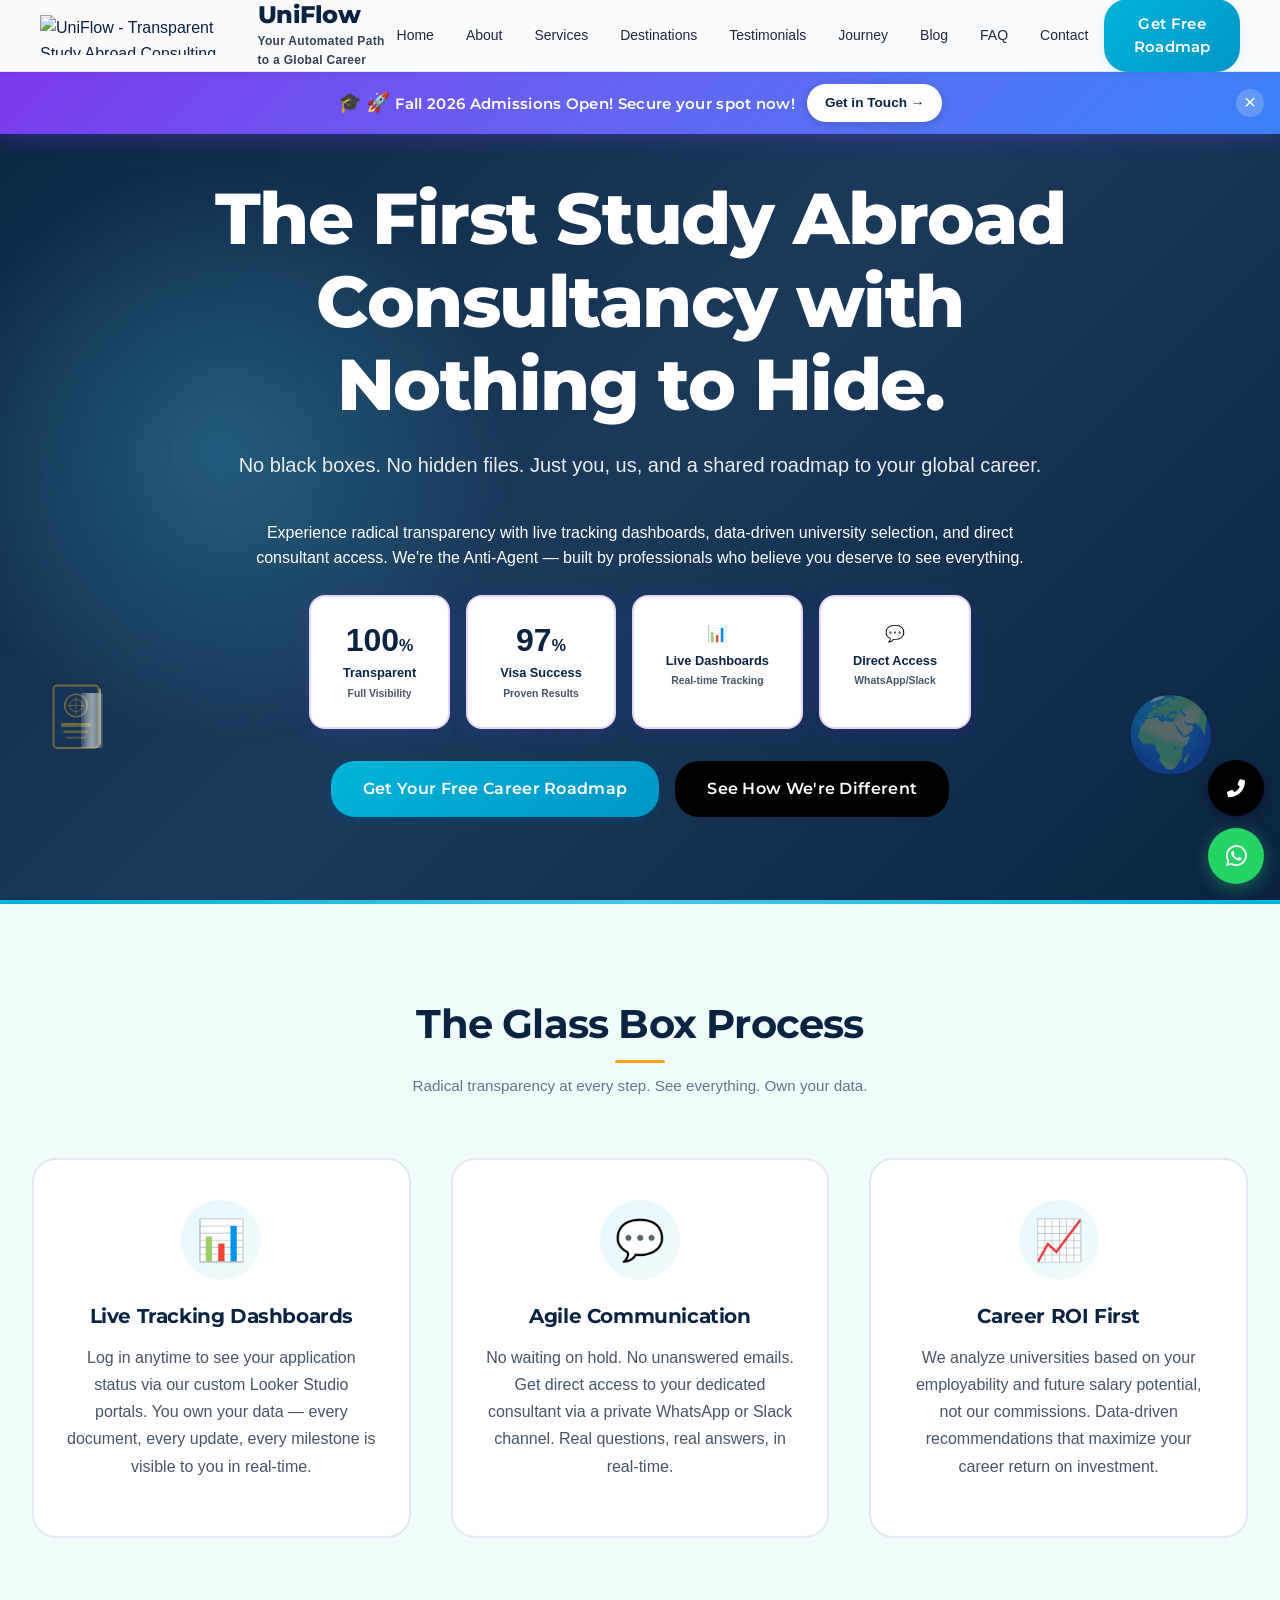
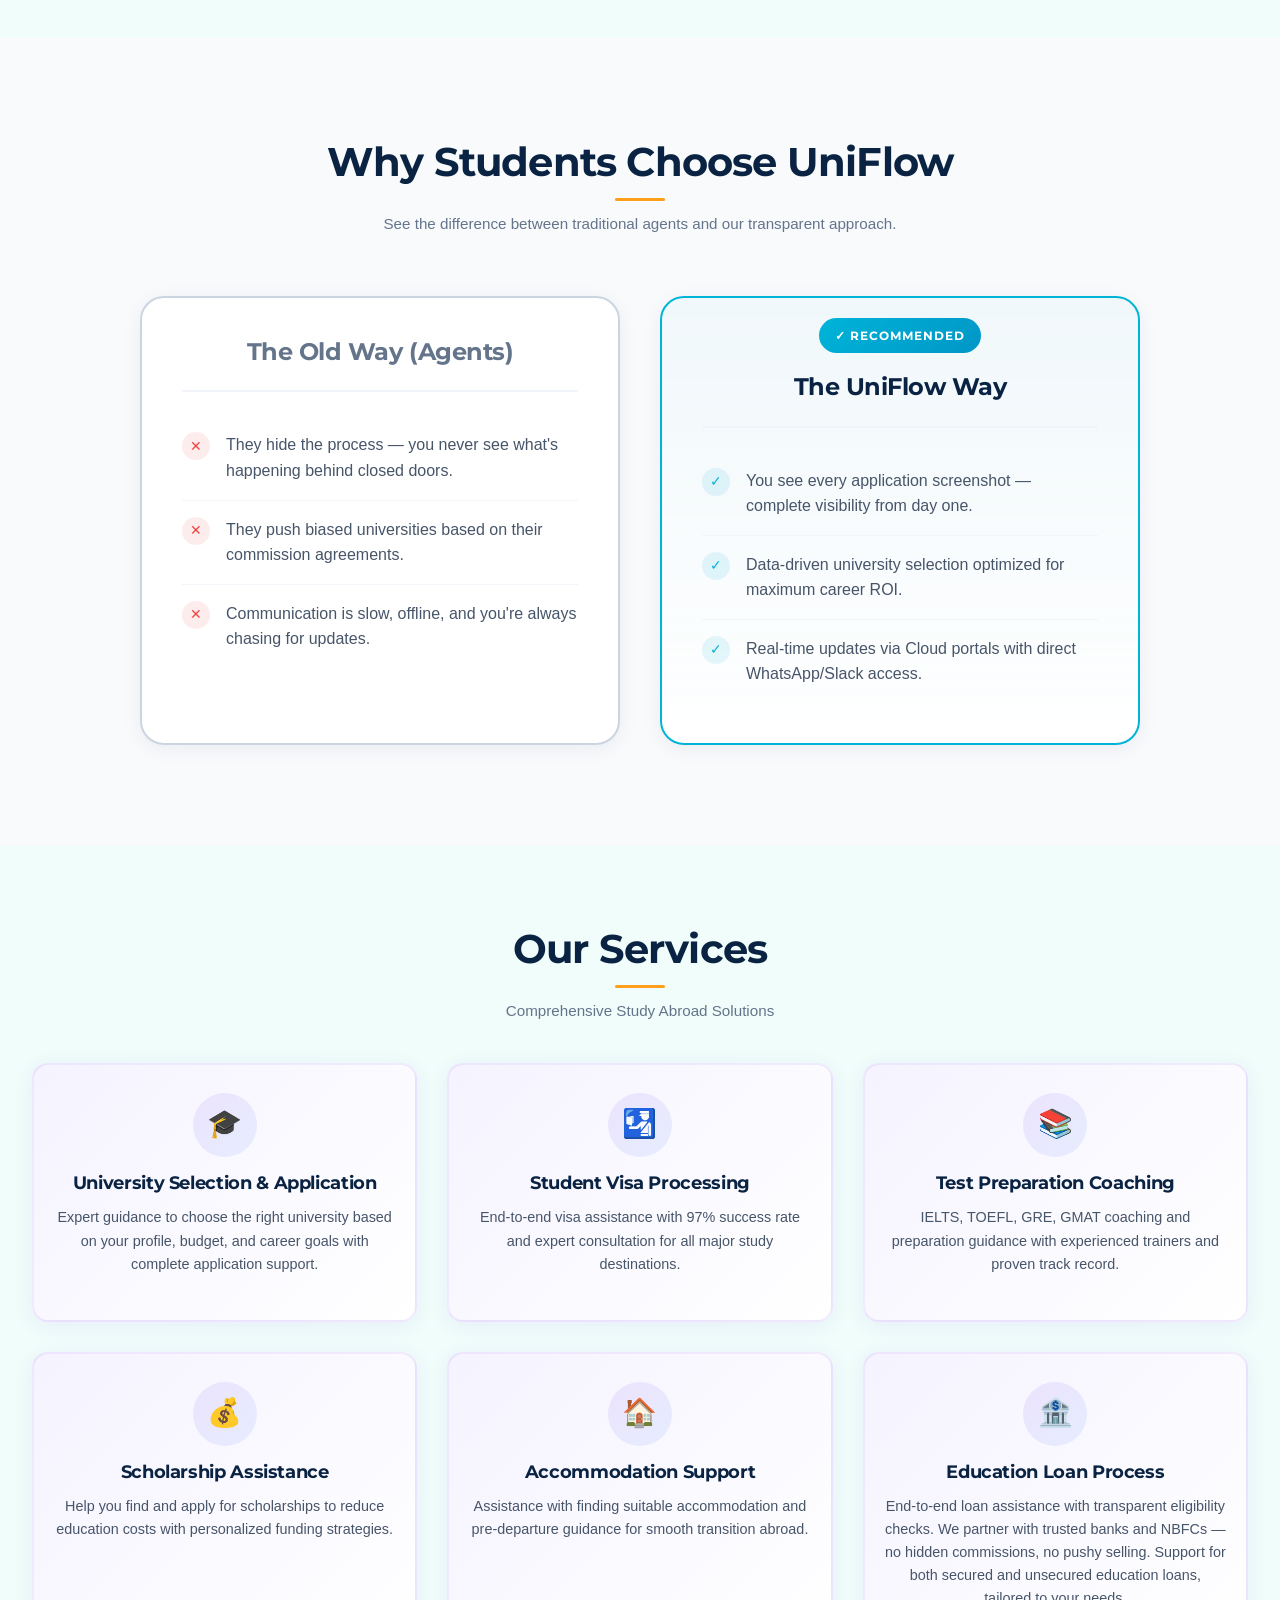
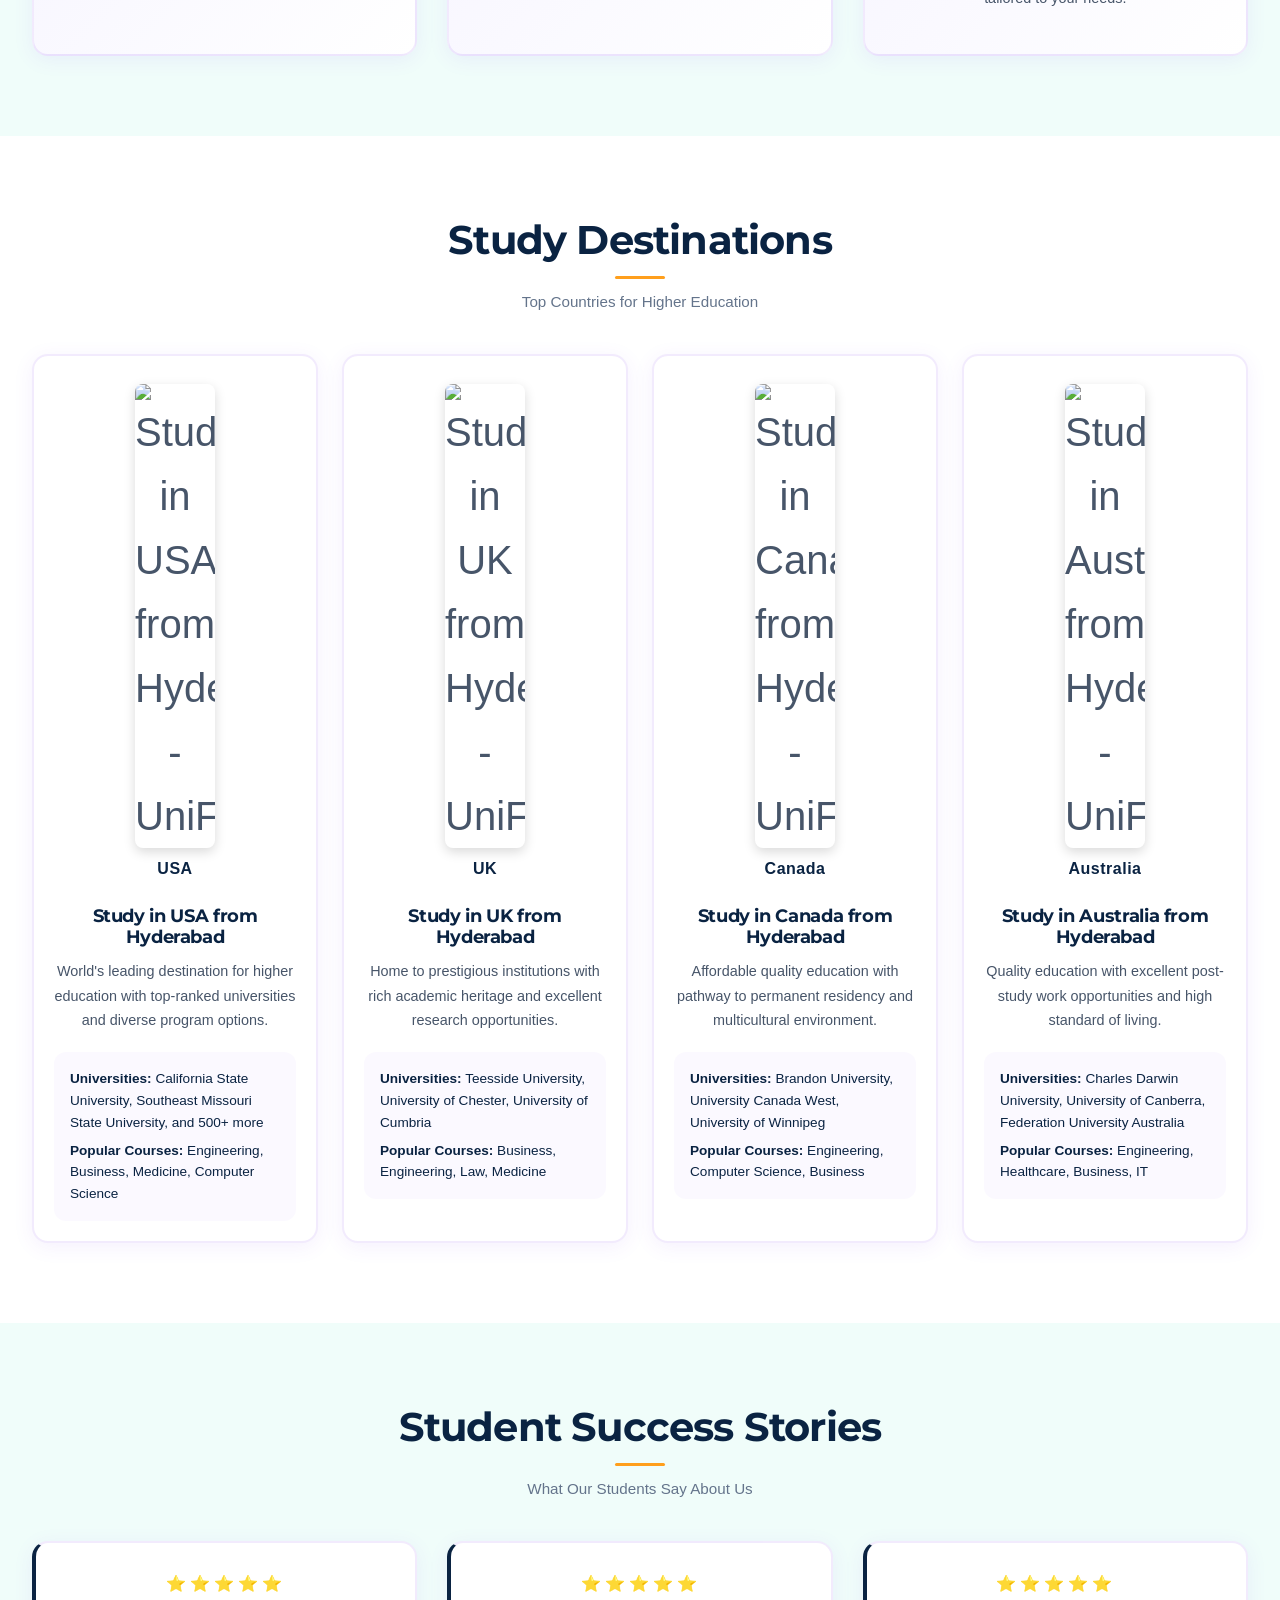
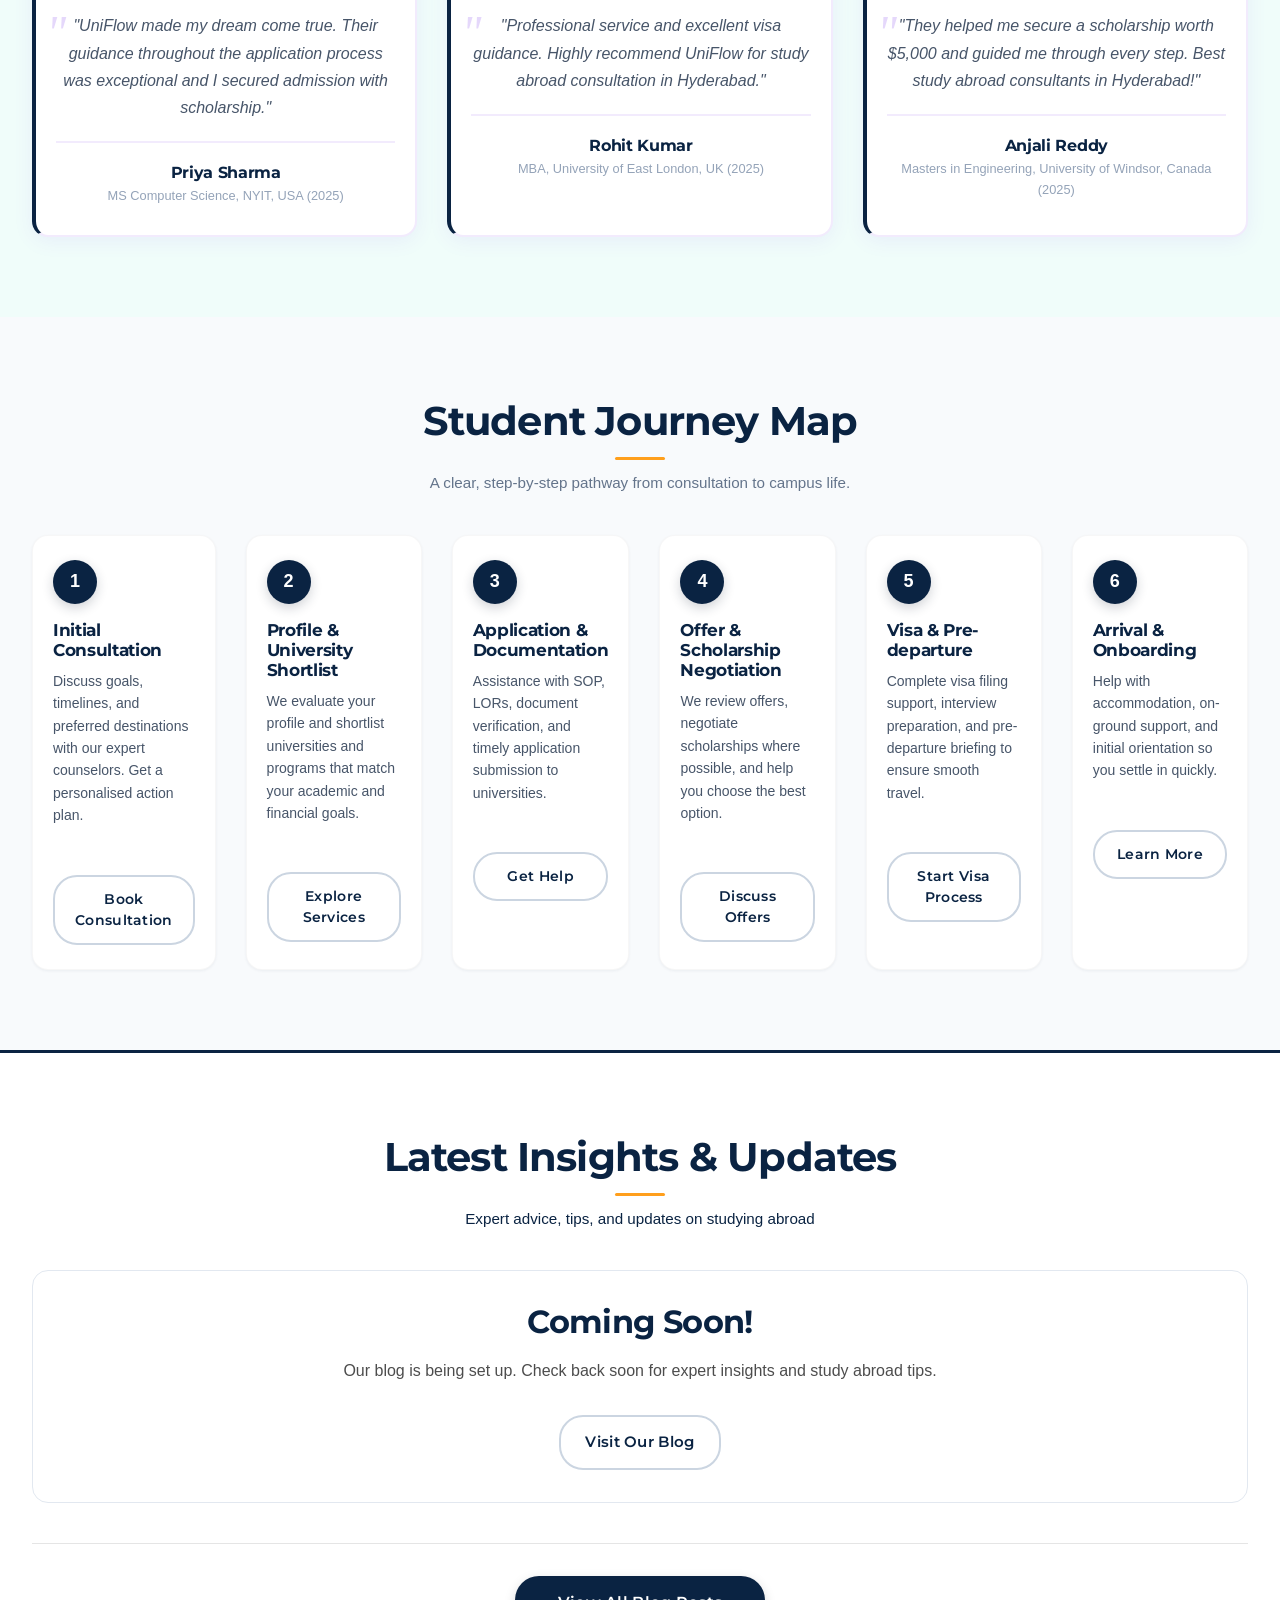
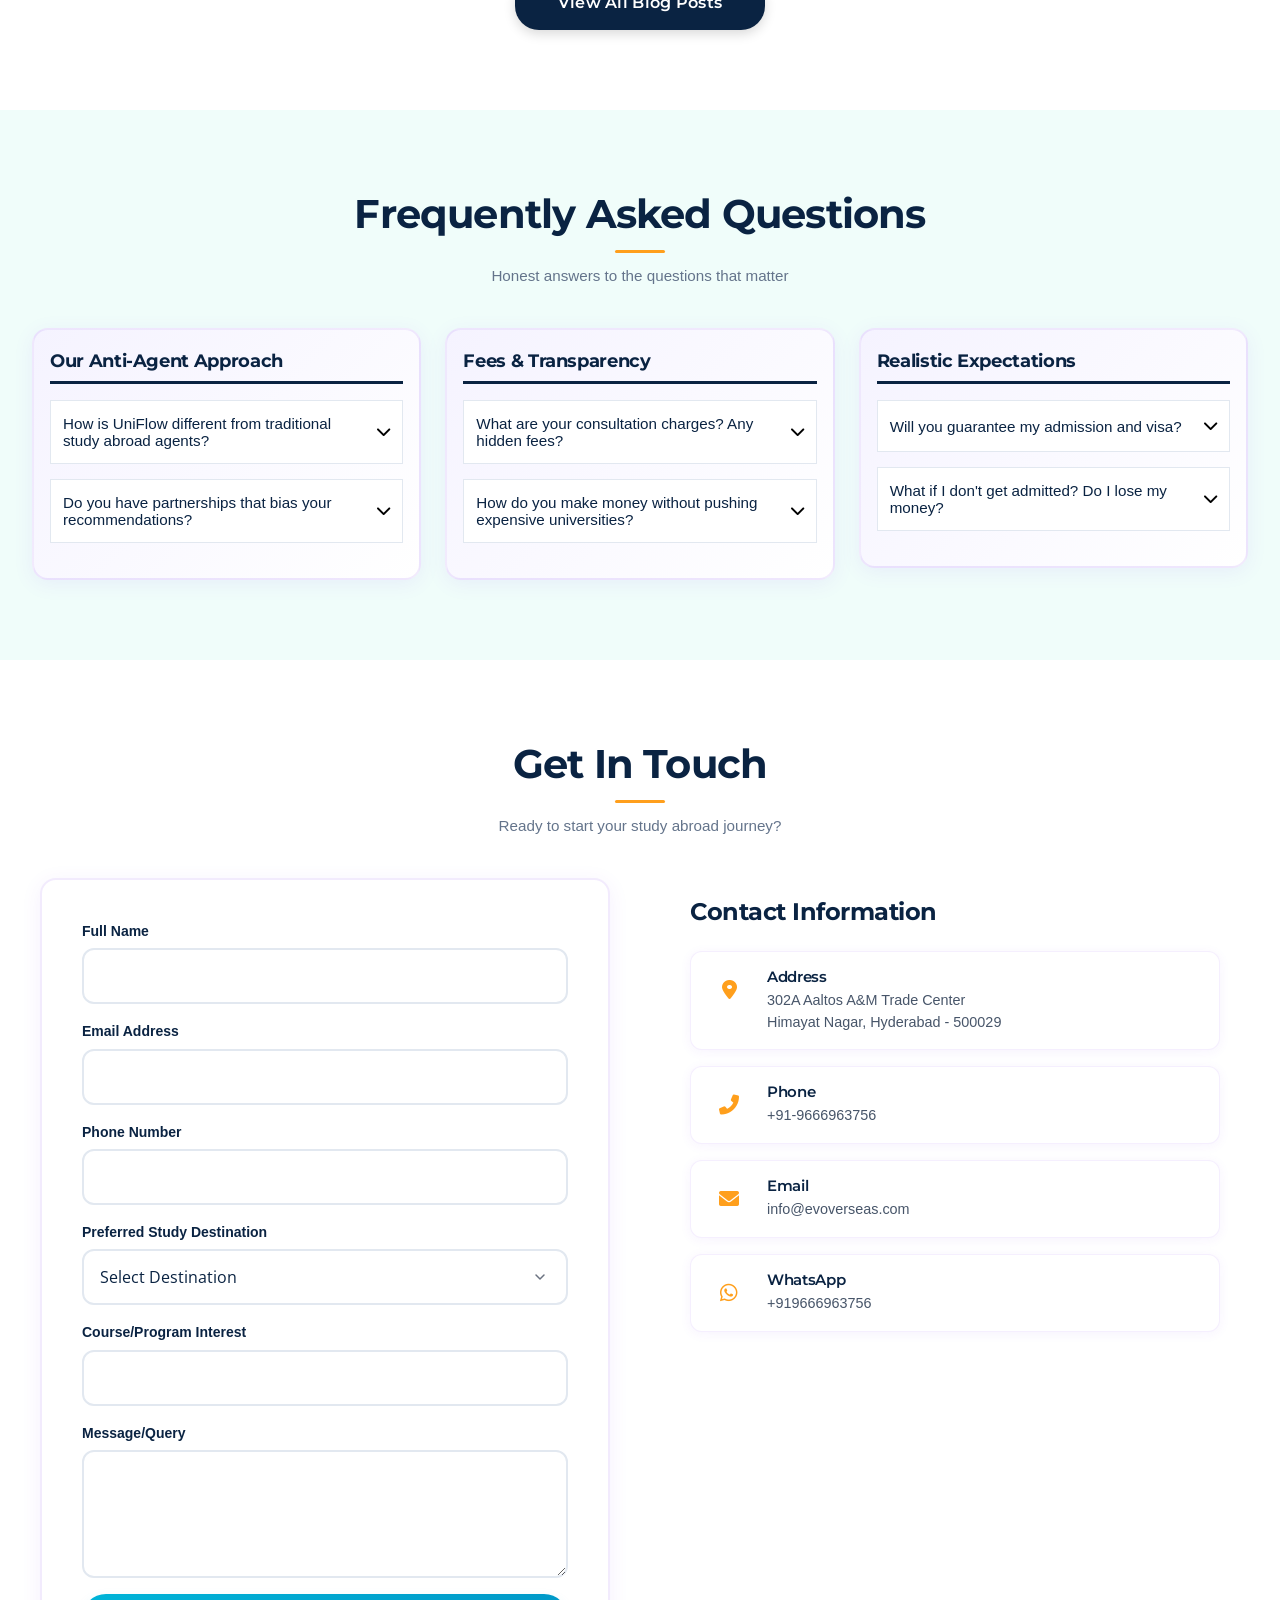
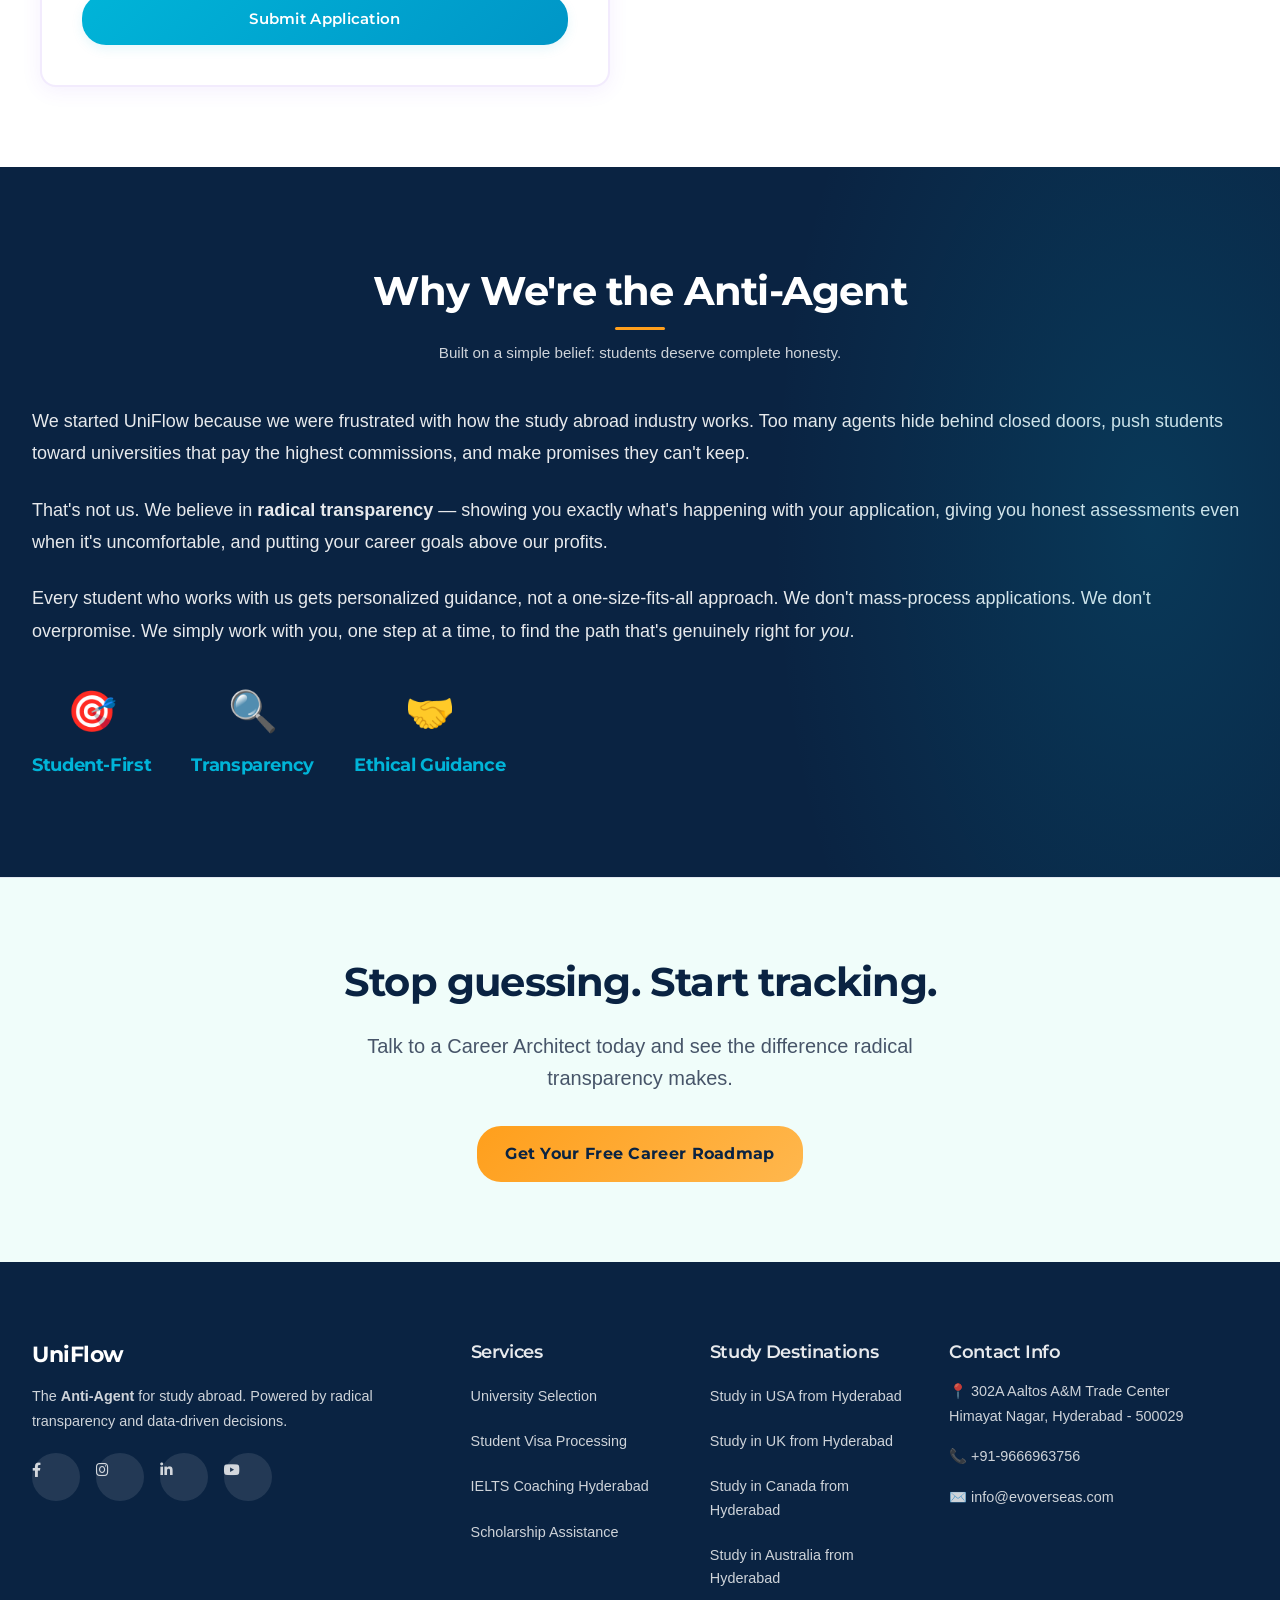
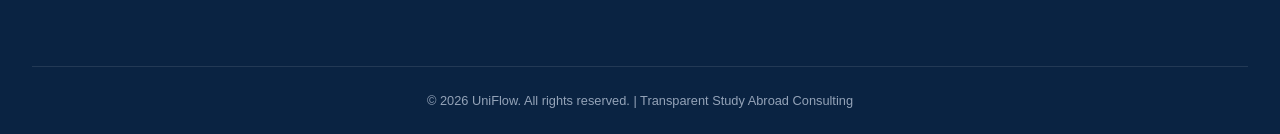
==== index.html @ d411fcb9 "Add files via upload" ====
<!DOCTYPE html>
<html lang="en">

<head>
    <meta charset="UTF-8">
    <meta name="viewport" content="width=device-width, initial-scale=1.0">

    <!-- Search Console Verification -->
    <meta name="google-site-verification" content="pI0YqZ0u25ba8WyDZeonxBRToiF897mwRKmZirMv-7I">

    <!-- Primary Meta Tags -->
    <title>UniFlow - Your Automated Path to a Global Career | Transparent Study Abroad Consulting</title>
    <meta name="title" content="UniFlow - Your Automated Path to a Global Career | Transparent Study Abroad Consulting">
    <meta name="description"
        content="UniFlow - The Anti-Agent. Experience radical transparency with live tracking dashboards and data-driven university selection. No hidden files, no black boxes. Your global career starts here.">
    <meta name="keywords"
        content="UniFlow, study abroad consultants, transparent study abroad, live tracking dashboard, overseas education, anti-agent, tech-driven education consulting, USA UK Canada Australia study, career ROI, global career path">
    <meta name="author" content="UniFlow">
    <meta name="robots" content="index, follow, max-snippet:-1, max-image-preview:large, max-video-preview:-1">


    <!-- Open Graph / Facebook -->
    <meta property="og:type" content="website">
    <meta property="og:url" content="https://evoverseas.com/">
    <meta property="og:title" content="UniFlow - The First Study Abroad Consultancy with Nothing to Hide">
    <meta property="og:description"
        content="Experience radical transparency with live tracking dashboards. The Anti-Agent approach to study abroad consulting. Your automated path to a global career.">
    <meta property="og:image" content="https://evoverseas.com/images/uniflow-logo.png">
    <meta property="og:site_name" content="UniFlow">
    <meta property="og:locale" content="en_US">

    <!-- Twitter -->
    <meta property="twitter:card" content="summary_large_image">
    <meta property="twitter:url" content="https://evoverseas.com/">
    <meta property="twitter:title" content="UniFlow - The First Study Abroad Consultancy with Nothing to Hide">
    <meta property="twitter:description"
        content="Experience radical transparency with live tracking dashboards. The Anti-Agent approach to study abroad consulting.">
    <meta property="twitter:image" content="https://evoverseas.com/images/uniflow-logo.png">

    <!-- Additional SEO Meta Tags -->
    <meta name="geo.region" content="IN-TG">
    <meta name="geo.placename" content="Hyderabad">
    <meta name="geo.position" content="17.3850;78.4867">
    <meta name="ICBM" content="17.3850, 78.4867">
    <meta name="distribution" content="global">
    <meta name="rating" content="general">
    <meta name="revisit-after" content="7 days">
    <meta name="language" content="English">
    <meta name="coverage" content="Worldwide">
    <meta name="target" content="all">

    <!-- Canonical URL -->
    <link rel="canonical" href="https://evoverseas.com/">
    <link rel="sitemap" type="application/xml" title="Sitemap" href="/sitemap.xml">

    <!-- Favicon -->
    <link rel="icon" type="image/x-icon" href="./images/uniflow-logo.png">
    <link rel="apple-touch-icon" sizes="180x180" href="./images/uniflow-logo.png">
    <link rel="icon" type="image/png" sizes="32x32" href="./images/uniflow-logo.png">
    <link rel="icon" type="image/png" sizes="16x16" href="./images/uniflow-logo.png">

    <!-- Preconnect for Performance -->
    <link rel="preconnect" href="https://fonts.googleapis.com">
    <link rel="preconnect" href="https://fonts.gstatic.com" crossorigin>
    <link rel="preconnect" href="https://flagcdn.com" crossorigin>
    <link rel="dns-prefetch" href="//cdnjs.cloudflare.com">
    <link rel="dns-prefetch" href="//flagcdn.com">

    <!-- Preload Critical Resources -->
    <link rel="preload"
        href="https://fonts.googleapis.com/css2?family=Montserrat:wght@600;700;800&family=Open+Sans:wght@400;500;600;700&display=swap"
        as="style">

    <!-- Theme Color for Mobile Browsers -->
    <meta name="theme-color" content="#0A2342">
    <meta name="msapplication-TileColor" content="#0A2342">
    <meta name="apple-mobile-web-app-capable" content="yes">
    <meta name="apple-mobile-web-app-status-bar-style" content="black-translucent">
    <meta name="format-detection" content="telephone=no">


    <!-- Critical CSS (inlined for performance) - UniFlow Brand -->
    <style>
        :root {
            --color-primary: #0A2342;
            --color-primary-dark: #061526;
            --color-accent: #00B4D8;
            --color-urgency: #FF9F1C;
            --color-white: #FFF;
            --color-black: #0A2342;
            --color-gray-600: #475569;
            --color-gray-800: #1E293B;
            --color-border: #E2E8F0;
            --gradient-hero: linear-gradient(135deg, #0A2342 0%, #1A3A5C 50%, #0A2342 100%);
            --gradient-button: linear-gradient(135deg, #00B4D8 0%, #0096C7 100%);
            --font-heading: 'Montserrat', sans-serif;
            --font-body: 'Open Sans', sans-serif;
            --text-base: 1rem;
            --text-5xl: 3.5rem;
            --text-6xl: 4.5rem;
            --header-height: 72px;
            --radius-full: 9999px;
            --radius-lg: 16px;
            --shadow-sm: 0 1px 3px rgba(10, 35, 66, .06);
            --shadow-md: 0 4px 12px rgba(0, 180, 216, .1);
            --transition-normal: .3s cubic-bezier(.4, 0, .2, 1)
        }

        *,
        *::before,
        *::after {
            box-sizing: border-box;
            margin: 0;
            padding: 0
        }

        html {
            font-size: 16px;
            font-family: 'Open Sans', -apple-system, BlinkMacSystemFont, 'Segoe UI', Roboto, sans-serif;
            line-height: 1.6;
            color: var(--color-gray-600);
            background-color: var(--color-white);
            -webkit-font-smoothing: antialiased;
            -moz-osx-font-smoothing: grayscale;
            overflow-x: hidden;
            width: 100%
        }

        body {
            margin: 0;
            padding: 0;
            overflow-x: hidden;
            width: 100%;
            max-width: 100vw;
            overflow-y: auto
        }

        h1 {
            margin: 0;
            font-family: 'Montserrat', var(--font-heading);
            font-weight: 700;
            line-height: 1.15;
            color: var(--color-white);
            letter-spacing: -.02em;
            font-size: clamp(2.2rem, 5vw, var(--text-5xl))
        }

        .navbar {
            position: fixed;
            top: 0;
            left: 0;
            right: 0;
            height: var(--header-height);
            background: rgba(255, 255, 255, .98);
            backdrop-filter: blur(12px);
            -webkit-backdrop-filter: blur(12px);
            border-bottom: 1px solid var(--color-border);
            box-shadow: var(--shadow-sm);
            z-index: 1000;
            transition: all var(--transition-normal);
            display: flex;
            align-items: center
        }

        .nav-container {
            max-width: 1280px;
            width: 100%;
            margin: 0 auto;
            padding: 0 24px;
            display: flex;
            align-items: center;
            justify-content: space-between
        }

        .nav-brand {
            display: flex;
            align-items: center;
            gap: 12px
        }

        .nav-logo-img {
            height: 45px;
            width: auto;
            object-fit: contain
        }

        .nav-brand-text {
            display: flex;
            flex-direction: column
        }

        .nav-logo {
            font-size: clamp(1.25rem, 3vw, 1.5rem);
            font-weight: 800;
            color: var(--color-black);
            line-height: 1.2;
            letter-spacing: -.5px;
            font-family: var(--font-heading);
            text-decoration: none
        }

        .btn {
            display: inline-flex;
            align-items: center;
            justify-content: center;
            padding: 14px 32px;
            border-radius: var(--radius-full);
            font-size: var(--text-base);
            font-weight: 600;
            line-height: 1.5;
            cursor: pointer;
            transition: all var(--transition-normal);
            border: none;
            text-decoration: none;
            font-family: var(--font-heading)
        }

        .btn--primary {
            background: var(--gradient-button);
            color: var(--color-white);
            box-shadow: var(--shadow-md)
        }

        .announce-banner,
        .rebrand-banner {
            position: fixed;
            top: var(--header-height);
            left: 0;
            right: 0;
            background: linear-gradient(135deg, #0A2342 0%, #1A3A5C 50%, #0A2342 100%);
            color: var(--color-white);
            padding: 14px 24px;
            z-index: 999;
            display: flex;
            align-items: center;
            justify-content: center;
            gap: 16px;
            box-shadow: 0 4px 20px rgba(10, 35, 66, .3)
        }

        .announce-banner[data-enabled="false"],
        .announce-banner.hidden {
            display: none !important
        }

        .hero {
            min-height: 100vh;
            padding-top: 122px;
            padding-bottom: 60px;
            background: var(--gradient-hero);
            display: flex;
            align-items: center;
            position: relative;
            overflow: hidden;
            transition: padding-top .3s ease
        }

        body.banner-visible .hero {
            padding-top: 174px
        }

        @media (max-width:768px) {
            .hero {
                padding-top: 142px !important
            }

            body.banner-visible .hero {
                padding-top: 195px !important
            }
        }
    </style>

    <!-- Load UniFlow fonts -->
    <link
        href="https://fonts.googleapis.com/css2?family=Montserrat:wght@600;700;800&family=Open+Sans:wght@400;500;600;700&display=swap"
        rel="stylesheet">

    <!-- Defer non-critical CSS -->
    <link rel="stylesheet" href="style.css" media="print" onload="this.media='all';this.onload=null;">
    <noscript>
        <link rel="stylesheet" href="style.css">
    </noscript>

    <!-- Defer Font Awesome -->
    <link rel="stylesheet" href="https://cdnjs.cloudflare.com/ajax/libs/font-awesome/6.0.0/css/all.min.css"
        media="print" onload="this.media='all';this.onload=null;">
    <noscript>
        <link rel="stylesheet" href="https://cdnjs.cloudflare.com/ajax/libs/font-awesome/6.0.0/css/all.min.css">
    </noscript>

    <!-- Structured Data -->
    <script type="application/ld+json">
    {
      "@context": "https://schema.org",
      "@type": "EducationalOrganization",
      "name": "UniFlow",
      "alternateName": "uniflow",
      "description": "Leading study abroad consultancy in Hyderabad, India providing expert guidance for overseas education",
      "url": "https://evoverseas.com",
      "logo": "https://evoverseas.com/images/uniflow-logo.png",
      "image": "https://evoverseas.com/images/uniflow-office.jpg",
      "telephone": "+91-9666963756",
      "email": "info@evoverseas.com",
      "address": {
        "@type": "PostalAddress",
        "streetAddress": "302A Aaltos A&M Trade Center",
        "addressLocality": "Himayat Nagar",
        "addressRegion": "Hyderabad",
        "postalCode": "500029",
        "addressCountry": "IN"
      },
      "geo": {
        "@type": "GeoCoordinates",
        "latitude": 17.3850,
        "longitude": 78.4867
      },
      "openingHours": "Mo-Sa 09:00-19:00",
      "priceRange": "₹₹",
      "aggregateRating": {
        "@type": "AggregateRating",
        "ratingValue": "4.8",
        "reviewCount": "500"
      },
      "serviceArea": {
        "@type": "City",
        "name": "Hyderabad"
      },
      "hasOfferCatalog": {
        "@type": "OfferCatalog",
        "name": "Study Abroad Services",
        "itemListElement": [
          {
            "@type": "Offer",
            "itemOffered": {
              "@type": "Service",
              "name": "University Selection & Application"
            }
          },
          {
            "@type": "Offer",
            "itemOffered": {
              "@type": "Service",
              "name": "Student Visa Processing"
            }
          },
          {
            "@type": "Offer",
            "itemOffered": {
              "@type": "Service",
              "name": "IELTS Coaching"
            }
          }
        ]
      }
    }
    </script>

    <!-- Local Business Schema -->
    <script type="application/ld+json">
    {
      "@context": "https://schema.org",
      "@type": "LocalBusiness",
      "name": "UniFlow",
      "alternateName": "uniflow",
      "description": "Leading study abroad consultancy in Hyderabad providing expert guidance for overseas education",
      "url": "https://evoverseas.com",
      "telephone": "+91-9666963756",
      "email": "info@evoverseas.com",
      "address": {
        "@type": "PostalAddress",
        "streetAddress": "302A Aaltos A&M Trade Center",
        "addressLocality": "Himayat Nagar",
        "addressRegion": "Hyderabad",
        "postalCode": "500029",
        "addressCountry": "IN"
      },
      "geo": {
        "@type": "GeoCoordinates",
        "latitude": 17.3850,
        "longitude": 78.4867
      },
      "openingHours": "Mo-Sa 09:00-19:00",
      "priceRange": "₹₹",
      "aggregateRating": {
        "@type": "AggregateRating",
        "ratingValue": "4.8",
        "reviewCount": "500"
      },
      "sameAs": [
        "https://www.facebook.com/profile.php?id=61578886740513",
        "https://www.instagram.com/ev.overseas/",
        "https://www.linkedin.com/company/ev-overseas/",
        "https://www.youtube.com/@EVOverseas"
      ]
    }
    </script>

    <!-- FAQ Schema for Rich Snippets -->
    <script type="application/ld+json">
    {
      "@context": "https://schema.org",
      "@type": "FAQPage",
      "mainEntity": [
        {
          "@type": "Question",
          "name": "Why choose UniFlow as your study abroad consultant in Hyderabad?",
          "acceptedAnswer": {
            "@type": "Answer",
            "text": "UniFlow stands out with 97% visa success rate, 5000+ successful placements, expert counselors with international education experience, personalized guidance throughout your journey, and strong university partnerships worldwide."
          }
        },
        {
          "@type": "Question",
          "name": "What services does UniFlow study abroad consultancy provide?",
          "acceptedAnswer": {
            "@type": "Answer",
            "text": "We provide university selection and application, visa processing and guidance, scholarship assistance, IELTS/TOEFL coaching, education loan assistance, and pre-departure guidance for students in Hyderabad and across India."
          }
        },
        {
          "@type": "Question",
          "name": "What is the study abroad application process?",
          "acceptedAnswer": {
            "@type": "Answer",
            "text": "The study abroad process includes: 1) Initial consultation and profile evaluation, 2) University and course selection, 3) Document preparation and application submission, 4) Offer letter acceptance, 5) Visa application and interview preparation, 6) Pre-departure briefing."
          }
        },
        {
          "@type": "Question",
          "name": "What are the visa requirements for studying abroad?",
          "acceptedAnswer": {
            "@type": "Answer",
            "text": "Common visa requirements include valid passport, university acceptance letter, financial documents, English proficiency test scores (IELTS/TOEFL), statement of purpose, and academic transcripts."
          }
        },
        {
          "@type": "Question",
          "name": "How can I finance my study abroad education?",
          "acceptedAnswer": {
            "@type": "Answer",
            "text": "We help you explore multiple funding options including education loans from partner banks, university scholarships, government scholarships, research assistantships, and part-time work opportunities."
          }
        },
        {
          "@type": "Question",
          "name": "What are the consultation charges at UniFlow?",
          "acceptedAnswer": {
            "@type": "Answer",
            "text": "Initial consultation is completely FREE. Our services are success-based with transparent fee structures. Contact us at +91-9666963756 for a detailed discussion."
          }
        }
      ]
    }
    </script>
</head>

<body>
    <!-- Navigation -->
    <nav class="navbar" id="navbar">
        <div class="nav-container">
            <div class="nav-brand">
                <a href="#home" class="nav-brand-link">
                    <img src="./images/uniflow-logo.png" alt="UniFlow - Transparent Study Abroad Consulting"
                        class="nav-logo-img" loading="lazy">
                </a>
                <div class="nav-brand-text">
                    <a href="#home" class="nav-logo">UniFlow</a>
                    <span class="nav-tagline">Your Automated Path to a Global Career</span>
                </div>
            </div>
            <ul class="nav-menu" id="nav-menu">
                <li><a href="#home" class="nav-link">Home</a></li>
                <li><a href="#about" class="nav-link">About</a></li>
                <li><a href="#services" class="nav-link">Services</a></li>
                <li><a href="#destinations" class="nav-link">Destinations</a></li>
                <li><a href="#testimonials" class="nav-link">Testimonials</a></li>
                <li><a href="#journey" class="nav-link">Journey</a></li>
                <li><a href="#blog" class="nav-link">Blog</a></li>
                <li><a href="#faq" class="nav-link">FAQ</a></li>
                <li><a href="#contact" class="nav-link">Contact</a></li>
            </ul>
            <button class="btn btn--primary nav-cta">Get Free Roadmap</button>
            <div class="hamburger" id="hamburger">
                <span></span>
                <span></span>
                <span></span>
            </div>
        </div>
    </nav>

    <!-- ============================================
         ANNOUNCEMENT BANNER
         ============================================ -->
    <div class="announce-banner" id="announceBanner">
        <div class="announce-content">
            <div class="announce-message">
                <span class="announce-icon">🎓</span>
                <span class="announce-icon">🚀</span>
                <span class="announce-text">Fall 2026 Admissions Open! Secure your spot now!</span>
            </div>
            <a href="#contact" class="announce-cta" onclick="scrollToSection('contact'); return false;">
                Get in Touch →
            </a>
        </div>
        <button class="announce-close" onclick="closeAnnounceBanner()" aria-label="Close banner">×</button>
    </div>

    <!-- Hero Section - UniFlow Anti-Agent Messaging -->
    <section id="home" class="hero">
        <div class="hero-content">
            <div class="container">
                <div class="hero-text">
                    <h1>The First Study Abroad Consultancy with Nothing to Hide.</h1>
                    <p class="hero-subtitle">No black boxes. No hidden files. Just you, us, and a shared roadmap to your
                        global career.</p>
                    <p class="hero-description">Experience radical transparency with live tracking dashboards,
                        data-driven university selection, and direct consultant access. We're the Anti-Agent — built by
                        professionals who believe you deserve to see everything.</p>
                    <div class="hero-stats animate-stats">
                        <div class="stat">
                            <span class="stat-number counter" data-target="100">0</span><span
                                class="stat-percent">%</span>
                            <span class="stat-label">Transparent</span>
                            <span class="stat-subtitle">Full Visibility</span>
                        </div>
                        <div class="stat">
                            <span class="stat-number counter" data-target="97">0</span><span
                                class="stat-percent">%</span>
                            <span class="stat-label">Visa Success</span>
                            <span class="stat-subtitle">Proven Results</span>
                        </div>
                        <div class="stat">
                            <span class="stat-icon">📊</span>
                            <span class="stat-label">Live Dashboards</span>
                            <span class="stat-subtitle">Real-time Tracking</span>
                        </div>
                        <div class="stat">
                            <span class="stat-icon">💬</span>
                            <span class="stat-label">Direct Access</span>
                            <span class="stat-subtitle">WhatsApp/Slack</span>
                        </div>
                    </div>
                    <div class="hero-buttons">
                        <button class="btn btn--primary btn--lg" onclick="scrollToSection('contact')">Get Your Free
                            Career Roadmap</button>
                        <button class="btn btn--black btn--lg" onclick="scrollToSection('glass-box')">See How We're
                            Different</button>
                    </div>
                </div>
            </div>
        </div>
    </section>

    <!-- ============================================
         THE "GLASS BOX" PROCESS - How We're Different
         ============================================ -->
    <section id="glass-box" class="glass-box">
        <div class="container">
            <div class="section-header">
                <h2>The Glass Box Process</h2>
                <p>Radical transparency at every step. See everything. Own your data.</p>
            </div>
            <div class="glass-box-grid">
                <div class="glass-box-card">
                    <div class="glass-box-icon">📊</div>
                    <h3>Live Tracking Dashboards</h3>
                    <p>Log in anytime to see your application status via our custom Looker Studio portals. You own your
                        data — every document, every update, every milestone is visible to you in real-time.</p>
                </div>
                <div class="glass-box-card">
                    <div class="glass-box-icon">💬</div>
                    <h3>Agile Communication</h3>
                    <p>No waiting on hold. No unanswered emails. Get direct access to your dedicated consultant via a
                        private WhatsApp or Slack channel. Real questions, real answers, in real-time.</p>
                </div>
                <div class="glass-box-card">
                    <div class="glass-box-icon">📈</div>
                    <h3>Career ROI First</h3>
                    <p>We analyze universities based on your employability and future salary potential, not our
                        commissions. Data-driven recommendations that maximize your career return on investment.</p>
                </div>
            </div>
        </div>
    </section>

    <!-- ============================================
         COMPARISON TABLE - Old Way vs UniFlow Way
         ============================================ -->
    <section id="comparison" class="comparison-section">
        <div class="container">
            <div class="section-header">
                <h2>Why Students Choose UniFlow</h2>
                <p>See the difference between traditional agents and our transparent approach.</p>
            </div>
            <div class="comparison-table">
                <div class="comparison-column old-way">
                    <div class="comparison-header">
                        <h3>The Old Way (Agents)</h3>
                    </div>
                    <ul class="comparison-list">
                        <li>
                            <span class="comparison-icon">✕</span>
                            <span>They hide the process — you never see what's happening behind closed doors.</span>
                        </li>
                        <li>
                            <span class="comparison-icon">✕</span>
                            <span>They push biased universities based on their commission agreements.</span>
                        </li>
                        <li>
                            <span class="comparison-icon">✕</span>
                            <span>Communication is slow, offline, and you're always chasing for updates.</span>
                        </li>
                    </ul>
                </div>
                <div class="comparison-column uniflow-way">
                    <div class="comparison-header">
                        <h3>The UniFlow Way</h3>
                    </div>
                    <ul class="comparison-list">
                        <li>
                            <span class="comparison-icon">✓</span>
                            <span>You see every application screenshot — complete visibility from day one.</span>
                        </li>
                        <li>
                            <span class="comparison-icon">✓</span>
                            <span>Data-driven university selection optimized for maximum career ROI.</span>
                        </li>
                        <li>
                            <span class="comparison-icon">✓</span>
                            <span>Real-time updates via Cloud portals with direct WhatsApp/Slack access.</span>
                        </li>
                    </ul>
                </div>
            </div>
        </div>
    </section>

    <!-- Services Section -->
    <section id="services" class="services">
        <div class="container">
            <div class="section-header">
                <h2>Our Services</h2>
                <p>Comprehensive Study Abroad Solutions</p>
            </div>
            <div class="services-grid">
                <div class="service-card">
                    <div class="service-icon">🎓</div>
                    <h3>University Selection & Application</h3>
                    <p>Expert guidance to choose the right university based on your profile, budget, and career goals
                        with complete application support.</p>
                </div>
                <div class="service-card">
                    <div class="service-icon">🛂</div>
                    <h3>Student Visa Processing</h3>
                    <p>End-to-end visa assistance with 97% success rate and expert consultation for all major study
                        destinations.</p>
                </div>
                <div class="service-card">
                    <div class="service-icon">📚</div>
                    <h3>Test Preparation Coaching</h3>
                    <p>IELTS, TOEFL, GRE, GMAT coaching and preparation guidance with experienced trainers and proven
                        track record.</p>
                </div>
                <div class="service-card">
                    <div class="service-icon">💰</div>
                    <h3>Scholarship Assistance</h3>
                    <p>Help you find and apply for scholarships to reduce education costs with personalized funding
                        strategies.</p>
                </div>
                <div class="service-card">
                    <div class="service-icon">🏠</div>
                    <h3>Accommodation Support</h3>
                    <p>Assistance with finding suitable accommodation and pre-departure guidance for smooth transition
                        abroad.</p>
                </div>
                <div class="service-card">
                    <div class="service-icon">🏦</div>
                    <h3>Education Loan Process</h3>
                    <p>End-to-end loan assistance with transparent eligibility checks. We partner with trusted banks and
                        NBFCs — no hidden commissions, no pushy selling. Support for both secured and unsecured
                        education loans, tailored to your needs.</p>
                </div>
            </div>
        </div>
    </section>

    <!-- Destinations Section -->
    <section id="destinations" class="destinations">
        <div class="container">
            <div class="section-header">
                <h2>Study Destinations</h2>
                <p>Top Countries for Higher Education</p>
            </div>
            <div class="destinations-grid">
                <div class="destination-card">
                    <div class="destination-flag">
                        <img src="https://flagcdn.com/w160/us.png" alt="Study in USA from Hyderabad - UniFlow"
                            loading="lazy">
                        <span class="country-name">USA</span>
                    </div>
                    <h3>Study in USA from Hyderabad</h3>
                    <p>World's leading destination for higher education with top-ranked universities and diverse program
                        options.</p>
                    <div class="destination-info">
                        <p><strong>Universities:</strong> California State University, Southeast Missouri State
                            University, and 500+ more</p>
                        <p><strong>Popular Courses:</strong> Engineering, Business, Medicine, Computer Science</p>
                    </div>
                </div>
                <div class="destination-card">
                    <div class="destination-flag">
                        <img src="https://flagcdn.com/w160/gb.png" alt="Study in UK from Hyderabad - UniFlow"
                            loading="lazy">
                        <span class="country-name">UK</span>
                    </div>
                    <h3>Study in UK from Hyderabad</h3>
                    <p>Home to prestigious institutions with rich academic heritage and excellent research
                        opportunities.</p>
                    <div class="destination-info">
                        <p><strong>Universities:</strong> Teesside University, University of Chester, University of
                            Cumbria</p>
                        <p><strong>Popular Courses:</strong> Business, Engineering, Law, Medicine</p>
                    </div>
                </div>
                <div class="destination-card">
                    <div class="destination-flag">
                        <img src="https://flagcdn.com/w160/ca.png" alt="Study in Canada from Hyderabad - UniFlow"
                            loading="lazy">
                        <span class="country-name">Canada</span>
                    </div>
                    <h3>Study in Canada from Hyderabad</h3>
                    <p>Affordable quality education with pathway to permanent residency and multicultural environment.
                    </p>
                    <div class="destination-info">
                        <p><strong>Universities:</strong> Brandon University, University Canada West, University of
                            Winnipeg</p>
                        <p><strong>Popular Courses:</strong> Engineering, Computer Science, Business</p>
                    </div>
                </div>
                <div class="destination-card">
                    <div class="destination-flag">
                        <img src="https://flagcdn.com/w160/au.png" alt="Study in Australia from Hyderabad - UniFlow"
                            loading="lazy">
                        <span class="country-name">Australia</span>
                    </div>
                    <h3>Study in Australia from Hyderabad</h3>
                    <p>Quality education with excellent post-study work opportunities and high standard of living.</p>
                    <div class="destination-info">
                        <p><strong>Universities:</strong> Charles Darwin University, University of Canberra, Federation
                            University Australia</p>
                        <p><strong>Popular Courses:</strong> Engineering, Healthcare, Business, IT</p>
                    </div>
                </div>
            </div>
        </div>
    </section>

    <!-- Testimonials Section -->
    <section id="testimonials" class="testimonials">
        <div class="container">
            <div class="section-header">
                <h2>Student Success Stories</h2>
                <p>What Our Students Say About Us</p>
            </div>
            <div class="testimonials-grid">
                <div class="testimonial-card">
                    <div class="testimonial-rating">⭐⭐⭐⭐⭐</div>
                    <p>"UniFlow made my dream come true. Their guidance throughout the application process was
                        exceptional and I secured admission with scholarship."</p>
                    <div class="testimonial-author">
                        <h4>Priya Sharma</h4>
                        <p>MS Computer Science, NYIT, USA (2025)</p>
                    </div>
                </div>
                <div class="testimonial-card">
                    <div class="testimonial-rating">⭐⭐⭐⭐⭐</div>
                    <p>"Professional service and excellent visa guidance. Highly recommend UniFlow for study abroad
                        consultation in Hyderabad."</p>
                    <div class="testimonial-author">
                        <h4>Rohit Kumar</h4>
                        <p>MBA, University of East London, UK (2025)</p>
                    </div>
                </div>
                <div class="testimonial-card">
                    <div class="testimonial-rating">⭐⭐⭐⭐⭐</div>
                    <p>"They helped me secure a scholarship worth $5,000 and guided me through every step. Best study
                        abroad consultants in Hyderabad!"</p>
                    <div class="testimonial-author">
                        <h4>Anjali Reddy</h4>
                        <p>Masters in Engineering, University of Windsor, Canada (2025)</p>
                    </div>
                </div>
            </div>
        </div>
    </section>

    <!-- Student Journey Map Section -->
    <section id="journey" class="journey">
        <div class="container">
            <div class="section-header">
                <h2>Student Journey Map</h2>
                <p>A clear, step-by-step pathway from consultation to campus life.</p>
            </div>
            <div class="journey-grid">
                <article class="journey-card">
                    <div class="journey-step">1</div>
                    <h3>Initial Consultation</h3>
                    <p>Discuss goals, timelines, and preferred destinations with our expert counselors. Get a
                        personalised action plan.</p>
                    <div class="journey-cta"><button class="btn btn--outline" onclick="scrollToSection('contact')">Book
                            Consultation</button></div>
                </article>
                <article class="journey-card">
                    <div class="journey-step">2</div>
                    <h3>Profile & University Shortlist</h3>
                    <p>We evaluate your profile and shortlist universities and programs that match your academic and
                        financial goals.</p>
                    <div class="journey-cta"><button class="btn btn--outline"
                            onclick="scrollToSection('services')">Explore Services</button></div>
                </article>
                <article class="journey-card">
                    <div class="journey-step">3</div>
                    <h3>Application & Documentation</h3>
                    <p>Assistance with SOP, LORs, document verification, and timely application submission to
                        universities.</p>
                    <div class="journey-cta"><button class="btn btn--outline" onclick="scrollToSection('contact')">Get
                            Help</button></div>
                </article>
                <article class="journey-card">
                    <div class="journey-step">4</div>
                    <h3>Offer & Scholarship Negotiation</h3>
                    <p>We review offers, negotiate scholarships where possible, and help you choose the best option.</p>
                    <div class="journey-cta"><button class="btn btn--outline"
                            onclick="scrollToSection('contact')">Discuss Offers</button></div>
                </article>
                <article class="journey-card">
                    <div class="journey-step">5</div>
                    <h3>Visa & Pre-departure</h3>
                    <p>Complete visa filing support, interview preparation, and pre-departure briefing to ensure smooth
                        travel.</p>
                    <div class="journey-cta"><button class="btn btn--outline" onclick="scrollToSection('contact')">Start
                            Visa Process</button></div>
                </article>
                <article class="journey-card">
                    <div class="journey-step">6</div>
                    <h3>Arrival & Onboarding</h3>
                    <p>Help with accommodation, on-ground support, and initial orientation so you settle in quickly.</p>
                    <div class="journey-cta"><button class="btn btn--outline" onclick="scrollToSection('contact')">Learn
                            More</button></div>
                </article>
            </div>
        </div>
    </section>

    <!-- Blog Section - Add this after the Journey section and before FAQ section -->
    <section id="blog" class="blog">
        <div class="container">
            <div class="section-header">
                <h2>Latest Insights & Updates</h2>
                <p>Expert advice, tips, and updates on studying abroad</p>
            </div>
            <div class="blog-grid" id="blogPosts">
                <!-- Blog posts will be loaded dynamically -->
                <div class="blog-loading">Loading latest posts...</div>
            </div>
            <div class="blog-cta">
                <a href="https://blog.evoverseas.com" target="_blank" class="btn btn--primary btn--lg">
                    View All Blog Posts
                </a>
            </div>
        </div>
    </section>

    <!-- FAQ Section - Anti-Agent Transparency Theme -->
    <section id="faq" class="faq">
        <div class="container">
            <div class="section-header">
                <h2>Frequently Asked Questions</h2>
                <p>Honest answers to the questions that matter</p>
            </div>
            <div class="faq-content">
                <div class="faq-grid">
                    <div class="faq-category">
                        <h3 class="category-title">Our Anti-Agent Approach</h3>
                        <div class="faq-item">
                            <button class="faq-question">
                                <span>How is UniFlow different from traditional study abroad agents?</span>
                                <i class="fas fa-chevron-down"></i>
                            </button>
                            <div class="faq-answer">
                                <p>Traditional agents work behind closed doors — you never see what's happening with
                                    your application. At UniFlow, we believe in radical transparency:</p>
                                <ul>
                                    <li>You see every document, every application status, every milestone</li>
                                    <li>Live tracking dashboards give you real-time visibility</li>
                                    <li>Direct WhatsApp/Slack access to your consultant — no middlemen</li>
                                    <li>No hidden commissions driving our university recommendations</li>
                                    <li>We recommend universities based on your career ROI, not our profit</li>
                                </ul>
                            </div>
                        </div>
                        <div class="faq-item">
                            <button class="faq-question">
                                <span>Do you have partnerships that bias your recommendations?</span>
                                <i class="fas fa-chevron-down"></i>
                            </button>
                            <div class="faq-answer">
                                <p><strong>We're honest about this:</strong> Yes, we work with universities, but we
                                    never let that dictate our recommendations. Our process is transparent:</p>
                                <ul>
                                    <li>We show you the full list of universities that match your profile</li>
                                    <li>We explain the pros and cons of each option honestly</li>
                                    <li>Final choice is always yours — we never push any university</li>
                                    <li>We focus on your employability and salary potential, not commissions</li>
                                </ul>
                            </div>
                        </div>
                    </div>

                    <div class="faq-category">
                        <h3 class="category-title">Fees & Transparency</h3>
                        <div class="faq-item">
                            <button class="faq-question">
                                <span>What are your consultation charges? Any hidden fees?</span>
                                <i class="fas fa-chevron-down"></i>
                            </button>
                            <div class="faq-answer">
                                <p><strong>No hidden fees. Ever.</strong></p>
                                <ul>
                                    <li>Initial consultation is completely FREE</li>
                                    <li>Our fee structure is shared upfront before you sign up</li>
                                    <li>No surprise charges during the process</li>
                                    <li>We break down exactly what you're paying for</li>
                                    <li>If we can't help you, we tell you honestly — no false promises for profit</li>
                                </ul>
                            </div>
                        </div>
                        <div class="faq-item">
                            <button class="faq-question">
                                <span>How do you make money without pushing expensive universities?</span>
                                <i class="fas fa-chevron-down"></i>
                            </button>
                            <div class="faq-answer">
                                <p>We charge a transparent service fee that you agree to upfront. This means:</p>
                                <ul>
                                    <li>Our income doesn't depend on which university you choose</li>
                                    <li>We can honestly recommend affordable, high-ROI options</li>
                                    <li>No pressure to choose expensive programs you don't need</li>
                                    <li>Your success is our success — happy students bring referrals</li>
                                </ul>
                            </div>
                        </div>
                    </div>

                    <div class="faq-category">
                        <h3 class="category-title">Realistic Expectations</h3>
                        <div class="faq-item">
                            <button class="faq-question">
                                <span>Will you guarantee my admission and visa?</span>
                                <i class="fas fa-chevron-down"></i>
                            </button>
                            <div class="faq-answer">
                                <p><strong>We don't make fake promises.</strong> Here's the truth:</p>
                                <ul>
                                    <li>We have a 97% visa success rate — but no one can guarantee 100%</li>
                                    <li>Admission depends on your profile, not just our efforts</li>
                                    <li>We give you an honest assessment of your chances upfront</li>
                                    <li>If your profile needs improvement, we'll tell you — not take your money anyway
                                    </li>
                                    <li>We prepare you thoroughly, but the final decision rests with institutions</li>
                                </ul>
                            </div>
                        </div>
                        <div class="faq-item">
                            <button class="faq-question">
                                <span>What if I don't get admitted? Do I lose my money?</span>
                                <i class="fas fa-chevron-down"></i>
                            </button>
                            <div class="faq-answer">
                                <p>We discuss this openly before you begin:</p>
                                <ul>
                                    <li>Our refund policies are clearly explained in writing</li>
                                    <li>We apply to multiple universities to maximize your chances</li>
                                    <li>If we assess that your chances are very low, we tell you before you pay</li>
                                    <li>We'd rather lose a client than take money for a guaranteed failure</li>
                                </ul>
                            </div>
                        </div>
                    </div>
                </div>
            </div>
        </div>
    </section>

    <!-- Contact Section -->

    <!-- Contact Section -->
    <section id="contact" class="contact">
        <div class="container">
            <div class="section-header">
                <h2>Get In Touch</h2>
                <p>Ready to start your study abroad journey?</p>
            </div>
            <div class="contact-content">
                <div class="contact-form-container">
                    <form class="contact-form" id="contactForm">
                        <div class="form-group">
                            <label for="name" class="form-label">Full Name</label>
                            <input type="text" id="name" name="name" class="form-control" required>
                        </div>
                        <div class="form-group">
                            <label for="email" class="form-label">Email Address</label>
                            <input type="email" id="email" name="email" class="form-control" required>
                        </div>
                        <div class="form-group">
                            <label for="phone" class="form-label">Phone Number</label>
                            <input type="tel" id="phone" name="phone" class="form-control" required>
                        </div>
                        <div class="form-group">
                            <label for="destination" class="form-label">Preferred Study Destination</label>
                            <select id="destination" name="destination" class="form-control" required>
                                <option value="">Select Destination</option>
                                <option value="USA">United States</option>
                                <option value="UK">United Kingdom</option>
                                <option value="Canada">Canada</option>
                                <option value="Australia">Australia</option>
                                <option value="Other">Other</option>
                            </select>
                        </div>
                        <div class="form-group">
                            <label for="course" class="form-label">Course/Program Interest</label>
                            <input type="text" id="course" name="course" class="form-control" required>
                        </div>
                        <div class="form-group">
                            <label for="message" class="form-label">Message/Query</label>
                            <textarea id="message" name="message" class="form-control" rows="4"></textarea>
                        </div>
                        <button type="submit" class="btn btn--primary btn--full-width">Submit Application</button>
                    </form>
                </div>
                <div class="contact-info">
                    <h3>Contact Information</h3>
                    <div class="contact-item">
                        <span class="contact-icon"><i class="fas fa-map-marker-alt"></i></span>
                        <div>
                            <h4>Address</h4>
                            <p>302A Aaltos A&M Trade Center<br>Himayat Nagar, Hyderabad - 500029</p>
                        </div>
                    </div>
                    <div class="contact-item">
                        <span class="contact-icon"><i class="fas fa-phone-alt"></i></span>
                        <div>
                            <h4>Phone</h4>
                            <p>+91-9666963756</p>
                        </div>
                    </div>
                    <div class="contact-item">
                        <span class="contact-icon"><i class="fas fa-envelope"></i></span>
                        <div>
                            <h4>Email</h4>
                            <p>info@evoverseas.com</p>
                        </div>
                    </div>
                    <div class="contact-item">
                        <span class="contact-icon"><i class="fab fa-whatsapp"></i></span>
                        <div>
                            <h4>WhatsApp</h4>
                            <p>+919666963756</p>
                        </div>
                    </div>
                </div>
            </div>
        </div>
    </section>

    <!-- About Section - Anti-Agent Philosophy -->
    <section id="about" class="about-it">
        <div class="container">
            <div class="section-header">
                <h2>Why We're the Anti-Agent</h2>
                <p>Built on a simple belief: students deserve complete honesty.</p>
            </div>
            <div class="about-it-content">
                <div class="about-it-text">
                    <p>We started UniFlow because we were frustrated with how the study abroad industry works. Too many
                        agents hide behind closed doors, push students toward universities that pay the highest
                        commissions, and make promises they can't keep.</p>
                    <p>That's not us. We believe in <strong>radical transparency</strong> — showing you exactly what's
                        happening with your application, giving you honest assessments even when it's uncomfortable, and
                        putting your career goals above our profits.</p>
                    <p>Every student who works with us gets personalized guidance, not a one-size-fits-all approach. We
                        don't mass-process applications. We don't overpromise. We simply work with you, one step at a
                        time, to find the path that's genuinely right for <em>you</em>.</p>
                    <div class="about-it-pillars">
                        <div class="about-pillar">
                            <div class="about-pillar-icon">🎯</div>
                            <h4>Student-First</h4>
                        </div>
                        <div class="about-pillar">
                            <div class="about-pillar-icon">🔍</div>
                            <h4>Transparency</h4>
                        </div>
                        <div class="about-pillar">
                            <div class="about-pillar-icon">🤝</div>
                            <h4>Ethical Guidance</h4>
                        </div>
                    </div>
                </div>
            </div>
        </div>
    </section>

    <!-- Footer CTA Section -->
    <section class="footer-cta">
        <div class="container">
            <h2>Stop guessing. Start tracking.</h2>
            <p>Talk to a Career Architect today and see the difference radical transparency makes.</p>
            <button class="btn btn--urgency btn--lg" onclick="scrollToSection('contact')">Get Your Free Career
                Roadmap</button>
        </div>
    </section>

    <!-- Footer -->
    <footer class="footer">
        <div class="container">
            <div class="footer-content">
                <div class="footer-section">
                    <h3>UniFlow</h3>
                    <p>The <strong>Anti-Agent</strong> for study abroad. Powered by radical transparency and data-driven
                        decisions.</p>
                    <div class="social-links">
                        <a href="https://www.facebook.com/profile.php?id=61578886740513" target="_blank"
                            class="social-link" aria-label="Facebook">
                            <i class="fab fa-facebook-f"></i>
                        </a>
                        <a href="https://www.instagram.com/ev.overseas/" target="_blank" class="social-link"
                            aria-label="Instagram">
                            <i class="fab fa-instagram"></i>
                        </a>
                        <a href="https://www.linkedin.com/company/ev-overseas/" target="_blank" class="social-link"
                            aria-label="LinkedIn">
                            <i class="fab fa-linkedin-in"></i>
                        </a>
                        <a href="https://www.youtube.com/@EVOverseas" target="_blank" class="social-link"
                            aria-label="YouTube">
                            <i class="fab fa-youtube"></i>
                        </a>
                    </div>
                </div>
                <div class="footer-section">
                    <h4>Services</h4>
                    <ul>
                        <li><a href="#services">University Selection</a></li>
                        <li><a href="#services">Student Visa Processing</a></li>
                        <li><a href="#services">IELTS Coaching Hyderabad</a></li>
                        <li><a href="#services">Scholarship Assistance</a></li>
                    </ul>
                </div>
                <div class="footer-section">
                    <h4>Study Destinations</h4>
                    <ul>
                        <li><a href="#destinations">Study in USA from Hyderabad</a></li>
                        <li><a href="#destinations">Study in UK from Hyderabad</a></li>
                        <li><a href="#destinations">Study in Canada from Hyderabad</a></li>
                        <li><a href="#destinations">Study in Australia from Hyderabad</a></li>
                    </ul>
                </div>
                <div class="footer-section">
                    <h4>Contact Info</h4>
                    <p>📍 302A Aaltos A&M Trade Center<br>Himayat Nagar, Hyderabad - 500029</p>
                    <p>📞 +91-9666963756</p>
                    <p>✉️ info@evoverseas.com</p>
                </div>
            </div>
            <div class="footer-bottom">
                <p>&copy; 2026 UniFlow. All rights reserved. | Transparent Study Abroad Consulting</p>
            </div>
        </div>
    </footer>

    <!-- Floating Call Button -->
    <a href="tel:+919666963756" class="call-float" id="call-float" aria-label="Call us">
        <i class="fas fa-phone-alt"></i>
    </a>

    <!-- Floating WhatsApp Button -->
    <a href="https://wa.me/919666963756" target="_blank" class="whatsapp-float" id="whatsapp-float"
        aria-label="WhatsApp">
        <i class="fab fa-whatsapp"></i>
    </a>

    <!-- FAQ Schema Markup -->
    <script type="application/ld+json">
    {
      "@context": "https://schema.org",
      "@type": "FAQPage",
      "mainEntity": [
        {
          "@type": "Question",
          "name": "Who is the best study abroad consultant in Hyderabad?",
          "acceptedAnswer": {
            "@type": "Answer",
            "text": "UniFlow is recognized as the leading study abroad consultancy in Hyderabad with 97% visa success rate and over 500+ successful student placements since 2018."
          }
        },
        {
          "@type": "Question",
          "name": "How much does study abroad consultancy cost in Hyderabad?",
          "acceptedAnswer": {
            "@type": "Answer",
            "text": "UniFlow offers competitive pricing for study abroad consultancy services. Contact us for a free consultation and personalized quote based on your requirements."
          }
        },
        {
          "@type": "Question",
          "name": "Which countries does UniFlow help students study in?",
          "acceptedAnswer": {
            "@type": "Answer",
            "text": "UniFlow provides expert guidance for studying in USA, UK, Canada, Australia, Germany, and other popular study destinations worldwide."
          }
        },
        {
          "@type": "Question",
          "name": "Does UniFlow provide IELTS coaching in Hyderabad?",
          "acceptedAnswer": {
            "@type": "Answer",
            "text": "Yes, UniFlow offers comprehensive IELTS coaching in Hyderabad with experienced trainers and proven strategies for achieving high band scores."
          }
        }
      ]
    }
    </script>

    <!-- Google Analytics -->
    <script async src="https://www.googletagmanager.com/gtag/js?id=G-HTL90BKZXG"></script>
    <script>
        window.dataLayer = window.dataLayer || [];
        function gtag() { dataLayer.push(arguments); }
        gtag('js', new Date());
        gtag('config', 'G-HTL90BKZXG');
    </script>

    <!-- Blog Feed Integration Script -->
    <script>
        (function () {
            // Function to load blog posts from Blogger using JSONP
            function loadBlogPosts() {
                const blogContainer = document.getElementById('blogPosts');

                if (!blogContainer) {
                    console.log('Blog container not found');
                    return;
                }

                // Show loading state
                blogContainer.innerHTML = '<div class="blog-loading">Loading latest posts...</div>';

                console.log('Loading blog posts via JSONP...');

                // Create callback function name
                window.blogCallback = function (data) {
                    try {
                        console.log('Blog feed data received:', data);

                        // Check if feed has entries
                        if (!data.feed || !data.feed.entry || data.feed.entry.length === 0) {
                            console.log('No blog posts found');
                            blogContainer.innerHTML = `
                            <div class="blog-error">
                                <h3 style="margin-bottom: 16px; color: var(--color-text);">No Posts Yet</h3>
                                <p>We're working on creating great content. Check back soon!</p>
                                <a href="https://blog.evoverseas.com" target="_blank" class="btn btn--outline" style="margin-top: 16px;">
                                    Visit Our Blog
                                </a>
                            </div>
                        `;
                            return;
                        }

                        const posts = data.feed.entry;
                        console.log(`Found ${posts.length} blog posts`);

                        // Generate HTML for each post
                        const postsHTML = posts.map((post, index) => {
                            // Extract post data safely
                            const title = post.title?.$t || 'Untitled Post';
                            const link = post.link?.find(l => l.rel === 'alternate')?.href || 'https://blog.evoverseas.com';
                            const content = post.content?.$t || post.summary?.$t || '';
                            const plainText = content.replace(/<[^>]*>/g, '').substring(0, 150).trim();
                            const excerpt = plainText ? plainText + '...' : 'Read this interesting article on our blog.';

                            const publishedDate = post.published?.$t ? new Date(post.published.$t) : new Date();
                            const published = publishedDate.toLocaleDateString('en-US', {
                                year: 'numeric',
                                month: 'short',
                                day: 'numeric'
                            });

                            // Extract category/label
                            const category = post.category && post.category.length > 0
                                ? post.category[0].term
                                : 'Study Abroad';



                            return `
    <article class="blog-card" onclick="window.open('${link}', '_blank')" style="animation-delay: ${index * 0.1}s">
        <div class="blog-content">
                                    <span class="blog-category">${category}</span>
                                    <h3>${title}</h3>
                                    <p>${excerpt}</p>
                                    <div class="blog-meta">
                                        <span><i class="far fa-calendar"></i> ${published}</span>
                                        <span class="blog-read-more">Read More →</span>
                                    </div>
                                </div>
                            </article>
                        `;
                        }).join('');

                        blogContainer.innerHTML = postsHTML;
                        console.log('Blog posts loaded successfully');

                    } catch (error) {
                        console.error('Error processing blog data:', error);
                        showBlogError();
                    }
                };

                function showBlogError() {
                    blogContainer.innerHTML = `
                    <div class="blog-error">
                        <h3 style="margin-bottom: 16px; color: var(--color-text);">Coming Soon!</h3>
                        <p>Our blog is being set up. Check back soon for expert insights and study abroad tips.</p>
                        <a href="https://blog.evoverseas.com" target="_blank" class="btn btn--outline" style="margin-top: 16px;">
                            Visit Our Blog
                        </a>
                    </div>
                `;
                }

                // Load blog feed using JSONP
                const script = document.createElement('script');
                script.src = 'https://blog.evoverseas.com/feeds/posts/default?alt=json-in-script&callback=blogCallback&max-results=3';
                script.onerror = function () {
                    console.error('Failed to load blog feed');
                    showBlogError();
                };
                document.body.appendChild(script);
            }

            // Load blog posts when DOM is ready
            if (document.readyState === 'loading') {
                document.addEventListener('DOMContentLoaded', loadBlogPosts);
            } else {
                // DOM is already loaded
                loadBlogPosts();
            }
        })();
    </script>

    <script src="app.js" defer></script>
</body>

</html>
---- style.css ----
:root {
  /* ============================================
     UNIFLOW DESIGN SYSTEM
     Minimalist Tech Theme - "Anti-Agent" Style
     ============================================ */

  /* Primary Brand Colors */
  --color-primary: #0A2342;
  /* Deep Navy Blue - Headers, Footer */
  --color-primary-dark: #061526;
  /* Darker Navy */
  --color-primary-light: #1A3A5C;
  /* Lighter Navy */
  --color-accent: #00B4D8;
  /* Bright Cyan - Buttons, Icons, Flow Elements */
  --color-accent-light: #48CAE4;
  /* Light Cyan */
  --color-accent-dark: #0096C7;
  /* Dark Cyan */
  --color-urgency: #FF9F1C;
  /* Orange - Priority CTAs */
  --color-urgency-light: #FFB74D;
  /* Light Orange */

  /* Gradients - Tech Flow Style */
  --gradient-primary: linear-gradient(135deg, #0A2342 0%, #00B4D8 100%);
  --gradient-hero: linear-gradient(135deg, #0A2342 0%, #1A3A5C 50%, #0A2342 100%);
  --gradient-button: linear-gradient(135deg, #00B4D8 0%, #0096C7 100%);
  --gradient-flow: linear-gradient(90deg, #00B4D8 0%, #48CAE4 50%, #00B4D8 100%);
  --gradient-glass: linear-gradient(135deg, rgba(255, 255, 255, 0.1) 0%, rgba(255, 255, 255, 0.05) 100%);

  /* Neutral Colors */
  --color-white: #FFFFFF;
  --color-black: #0A2342;
  --color-gray-50: #F8FAFC;
  --color-gray-100: #F1F5F9;
  --color-gray-200: #E2E8F0;
  --color-gray-300: #CBD5E1;
  --color-gray-400: #94A3B8;
  --color-gray-500: #64748B;
  --color-gray-600: #475569;
  --color-gray-700: #334155;
  --color-gray-800: #1E293B;
  --color-gray-900: #0F172A;

  /* Semantic Colors */
  --color-background: var(--color-white);
  --color-background-alt: var(--color-gray-50);
  --color-surface: var(--color-white);
  --color-text: var(--color-primary);
  --color-text-body: var(--color-gray-600);
  --color-text-muted: var(--color-gray-400);
  --color-text-secondary: var(--color-gray-500);
  --color-border: var(--color-gray-200);

  --color-success: #10B981;
  --color-warning: var(--color-urgency);
  --color-error: #EF4444;

  /* Legacy Support - Updated for UniFlow */
  --color-primary-navy: #0A2342;
  --color-primary-orange: var(--color-urgency);
  --color-purple-light: #F0FDFA;
  /* Light cyan tint for alternating sections */
  --color-purple-footer: #0A2342;

  /* Typography - UniFlow Style */
  --font-heading: 'Montserrat', sans-serif;
  --font-body: 'Open Sans', sans-serif;

  --text-xs: 0.75rem;
  --text-sm: 0.875rem;
  --text-base: 1rem;
  --text-lg: 1.125rem;
  --text-xl: 1.25rem;
  --text-2xl: 1.5rem;
  --text-3xl: 2rem;
  --text-4xl: 2.5rem;
  --text-5xl: 3.5rem;
  --text-6xl: 4.5rem;

  /* Spacing */
  --space-1: 0.25rem;
  --space-2: 0.5rem;
  --space-3: 0.75rem;
  --space-4: 1rem;
  --space-5: 1.25rem;
  --space-6: 1.5rem;
  --space-8: 2rem;
  --space-10: 2.5rem;
  --space-12: 3rem;
  --space-16: 4rem;
  --space-20: 5rem;

  /* Borders & Shadows - Tech Style */
  --radius-sm: 8px;
  --radius-md: 12px;
  --radius-lg: 16px;
  --radius-xl: 24px;
  --radius-2xl: 32px;
  --radius-full: 9999px;

  --shadow-sm: 0 1px 3px rgba(10, 35, 66, 0.06);
  --shadow-md: 0 4px 12px rgba(0, 180, 216, 0.1);
  --shadow-lg: 0 10px 40px rgba(10, 35, 66, 0.12);
  --shadow-xl: 0 20px 60px rgba(10, 35, 66, 0.15);
  --shadow-card: 0 4px 20px rgba(10, 35, 66, 0.06);
  --shadow-hover: 0 12px 40px rgba(0, 180, 216, 0.2);
  --shadow-glow: 0 0 30px rgba(0, 180, 216, 0.3);

  /* Layout */
  --container-sm: 640px;
  --container-md: 768px;
  --container-lg: 1024px;
  --container-xl: 1280px;
  --header-height: 72px;

  /* Transitions */
  --transition-fast: 0.15s ease;
  --transition-normal: 0.3s cubic-bezier(0.4, 0, 0.2, 1);
}



/* Base Styles */
html {
  font-size: 16px;
  font-family: 'DM Sans', -apple-system, BlinkMacSystemFont, 'Segoe UI', Roboto, sans-serif;
  line-height: 1.6;
  color: var(--color-text-body);
  background-color: var(--color-background);
  -webkit-font-smoothing: antialiased;
  -moz-osx-font-smoothing: grayscale;
  box-sizing: border-box;
  overflow-x: hidden;
  width: 100%;
}

body {
  margin: 0;
  padding: 0;
  font-family: 'DM Sans', -apple-system, BlinkMacSystemFont, 'Segoe UI', Roboto, sans-serif;
  color: var(--color-text-body);
  overflow-x: hidden;
  width: 100%;
  max-width: 100vw;
  /* Ensure scrollbar is visible */
  overflow-y: auto;
}

*,
*::before,
*::after {
  box-sizing: border-box;
  margin: 0;
  padding: 0;
}



/* Remove all focus outlines globally */
*:focus {
  outline: none;
}

button:focus,
a:focus,
input:focus,
select:focus,
textarea:focus {
  outline: none;
}

/* Base Typography */
h1,
h2,
h3,
h4,
h5,
h6 {
  margin: 0;
  font-family: var(--font-heading);
  font-weight: 700;
  line-height: 1.2;
  color: var(--color-text-main);
  letter-spacing: -0.02em;
}

h1 {
  font-size: var(--text-5xl);
}

h2 {
  font-size: var(--text-4xl);
}

h3 {
  font-size: var(--text-3xl);
}

h4 {
  font-size: var(--text-2xl);
}

h5 {
  font-size: var(--text-xl);
}

h6 {
  font-size: var(--text-lg);
}

p {
  margin: 0 0 var(--space-4) 0;
}

/* Links */
a {
  color: var(--color-primary);
  text-decoration: none;
  font-weight: 500;
  transition: color var(--transition-fast);
  outline: none;
}

a:focus {
  outline: none;
}

a:hover {
  color: var(--color-primary-dark);
}

code,
pre {
  font-family: ui-monospace, SFMono-Regular, Menlo, Monaco, Consolas, monospace;
  font-size: 0.9em;
  background-color: var(--color-gray-100);
  border-radius: var(--radius-sm);
}

code {
  padding: 0.2em 0.4em;
}

pre {
  padding: var(--space-4);
  overflow: auto;
}

/* Buttons - AdmitKard Style */
.btn {
  display: inline-flex;
  align-items: center;
  justify-content: center;
  padding: 14px 32px;
  border-radius: var(--radius-full);
  font-size: var(--text-base);
  font-weight: 600;
  line-height: 1.5;
  cursor: pointer;
  transition: all var(--transition-normal);
  border: none;
  text-decoration: none;
  font-family: var(--font-heading);
  letter-spacing: 0.3px;
}

.btn:focus-visible {
  outline: none;
  box-shadow: none;
}

.btn:focus {
  outline: none;
}

.btn--primary {
  background: var(--gradient-button);
  color: var(--color-white);
  box-shadow: var(--shadow-md);
}

.btn--primary:hover {
  transform: translateY(-3px);
  box-shadow: var(--shadow-hover);
}

.btn--primary:active {
  transform: translateY(-1px);
}

.btn--secondary {
  background: var(--color-white);
  color: var(--color-primary);
  border: 2px solid var(--color-primary);
}

.btn--secondary:hover {
  background: var(--color-primary);
  color: var(--color-white);
  transform: translateY(-2px);
}

.btn--outline {
  background: transparent;
  border: 2px solid var(--color-gray-300);
  color: var(--color-text);
}

.btn--outline:hover {
  border-color: var(--color-primary);
  color: var(--color-primary);
}

.btn--sm {
  padding: 10px 24px;
  font-size: var(--text-sm);
}

.btn--lg {
  padding: 18px 40px;
  font-size: var(--text-lg);
}

/* Modern Black Button - Flat, Premium, High-Contrast */
.btn--black {
  background: #000000;
  color: #FFFFFF;
  border: none;
  box-shadow: none;
  transition: all 0.25s ease;
}

.btn--black:hover {
  background: #1a1a1a;
  transform: translateY(-2px);
  box-shadow: 0 8px 20px rgba(0, 0, 0, 0.15);
}

.btn--black:active {
  transform: translateY(0);
  background: #333333;
}

.btn--black:focus-visible {
  outline: 2px solid #000000;
  outline-offset: 2px;
}

.btn--full-width {
  width: 100%;
}




/* Form Elements - Modern AdmitKard Style */
.form-control {
  display: block;
  width: 100%;
  padding: 16px 20px;
  font-size: var(--text-base);
  font-family: var(--font-body);
  line-height: 1.5;
  color: var(--color-text);
  background-color: var(--color-white);
  border: 2px solid var(--color-gray-200);
  border-radius: var(--radius-lg);
  transition: all var(--transition-normal);
}

.form-control::placeholder {
  color: var(--color-gray-400);
}

.form-control:focus {
  border-color: var(--color-primary);
  outline: none;
  box-shadow: 0 0 0 4px rgba(124, 58, 237, 0.1);
}

textarea.form-control {
  min-height: 120px;
  resize: vertical;
}

select.form-control {
  padding: 16px 48px 16px 20px;
  -webkit-appearance: none;
  -moz-appearance: none;
  appearance: none;
  background-image: url("data:image/svg+xml,%3csvg xmlns='http://www.w3.org/2000/svg' fill='none' viewBox='0 0 20 20'%3e%3cpath stroke='%236B7280' stroke-linecap='round' stroke-linejoin='round' stroke-width='1.5' d='M6 8l4 4 4-4'/%3e%3c/svg%3e");
  background-repeat: no-repeat;
  background-position: right 16px center;
  background-size: 20px;
}

.form-label {
  display: block;
  margin-bottom: 8px;
  font-weight: 600;
  font-size: var(--text-sm);
  color: var(--color-text);
}

.form-group {
  margin-bottom: 16px;
}

@media (min-width: 768px) {
  .form-group {
    margin-bottom: 18px;
  }
}

/* Card component */
.card {
  background-color: var(--color-surface);
  border-radius: var(--radius-lg);
  border: 1px solid var(--color-card-border);
  box-shadow: var(--shadow-sm);
  overflow: hidden;
  transition: box-shadow var(--duration-normal) var(--ease-standard);
}

.card:hover {
  box-shadow: var(--shadow-md);
}

.card__body {
  padding: var(--space-16);
}

.card__header,
.card__footer {
  padding: var(--space-16);
  border-bottom: 1px solid var(--color-card-border-inner);
}

/* Status indicators - simplified with CSS variables */
.status {
  display: inline-flex;
  align-items: center;
  padding: var(--space-6) var(--space-12);
  border-radius: var(--radius-full);
  font-weight: var(--font-weight-medium);
  font-size: var(--font-size-sm);
}

.status--success {
  color: var(--color-black);
}

.status--error {
  color: var(--color-black);
}

.status--warning {
  color: var(--color-black);
}

.status--info {
  color: var(--color-black);
}

/* Container layout */
.container {
  width: 100%;
  margin-right: auto;
  margin-left: auto;
  padding-right: 20px;
  padding-left: 20px;
  max-width: 100%;
  box-sizing: border-box;
}

@media (min-width: 640px) {
  .container {
    max-width: var(--container-sm);
  }
}

@media (min-width: 768px) {
  .container {
    max-width: var(--container-md);
  }
}

@media (min-width: 1024px) {
  .container {
    max-width: var(--container-lg);
  }
}

@media (min-width: 1280px) {
  .container {
    max-width: var(--container-xl);
  }
}

/* Utility classes */
.flex {
  display: flex;
}

.flex-col {
  flex-direction: column;
}

.items-center {
  align-items: center;
}

.justify-center {
  justify-content: center;
}

.justify-between {
  justify-content: space-between;
}

.gap-4 {
  gap: var(--space-4);
}

.gap-8 {
  gap: var(--space-8);
}

.gap-16 {
  gap: var(--space-16);
}

.m-0 {
  margin: 0;
}

.mt-8 {
  margin-top: var(--space-8);
}

.mb-8 {
  margin-bottom: var(--space-8);
}

.mx-8 {
  margin-left: var(--space-8);
  margin-right: var(--space-8);
}

.my-8 {
  margin-top: var(--space-8);
  margin-bottom: var(--space-8);
}

.p-0 {
  padding: 0;
}

.py-8 {
  padding-top: var(--space-8);
  padding-bottom: var(--space-8);
}

.px-8 {
  padding-left: var(--space-8);
  padding-right: var(--space-8);
}

.py-16 {
  padding-top: var(--space-16);
  padding-bottom: var(--space-16);
}

.px-16 {
  padding-left: var(--space-16);
  padding-right: var(--space-16);
}

.block {
  display: block;
}

.hidden {
  display: none;
}

/* Accessibility */
.sr-only {
  position: absolute;
  width: 1px;
  height: 1px;
  padding: 0;
  margin: -1px;
  overflow: hidden;
  clip: rect(0, 0, 0, 0);
  white-space: nowrap;
  border-width: 0;
}

:focus-visible {
  outline: var(--focus-outline);
  outline-offset: 2px;
}

/* Dark mode specifics */
[data-color-scheme="dark"] .btn--outline {
  border: 1px solid var(--color-border-secondary);
}



/* END PERPLEXITY DESIGN SYSTEM */
/* Custom styles for UniFlow website */

/* Smooth scrolling */
html {
  scroll-behavior: smooth;
}

body {
  overflow-x: hidden;
}

/* Alternating section backgrounds */
section {
  background-color: var(--color-white);
}

section:nth-child(even) {
  background-color: var(--color-purple-light);
}

.hero {
  background-color: var(--color-purple-light);
}

/* ============================================
   NAVIGATION - Production Ready
   ============================================ */
.navbar {
  position: fixed;
  top: 0;
  left: 0;
  right: 0;
  height: var(--header-height);
  background: rgba(255, 255, 255, 0.98);
  backdrop-filter: blur(12px);
  -webkit-backdrop-filter: blur(12px);
  border-bottom: 1px solid var(--color-border);
  box-shadow: var(--shadow-sm);
  z-index: 1000;
  transition: all var(--transition-normal);
  display: flex;
  align-items: center;
}

.navbar.scrolled {
  box-shadow: var(--shadow-md);
}

.nav-container {
  max-width: var(--container-xl);
  width: 100%;
  margin: 0 auto;
  padding: 0 24px;
  display: flex;
  align-items: center;
  justify-content: space-between;
}

.nav-brand {
  display: flex;
  align-items: center;
  gap: 12px;
  text-decoration: none;
}

.nav-logo-img {
  height: 45px;
  width: auto;
  object-fit: contain;
}

.nav-brand-link {
  display: flex;
  align-items: center;
}

.nav-brand-text {
  display: flex;
  flex-direction: column;
}

.nav-logo {
  font-size: clamp(1.25rem, 3vw, 1.5rem);
  font-weight: 800;
  color: var(--color-black);
  line-height: 1.2;
  letter-spacing: -0.5px;
  font-family: var(--font-heading);
}

.nav-tagline {
  font-size: clamp(0.625rem, 1.5vw, 0.75rem);
  color: var(--color-gray-700);
  margin-top: 2px;
  font-weight: 600;
  letter-spacing: 0.3px;
}

.nav-menu {
  display: flex;
  list-style: none;
  margin: 0;
  padding: 0;
  gap: 32px;
  align-items: center;
}

.nav-link {
  color: var(--color-text-body);
  text-decoration: none;
  font-weight: 500;
  font-size: var(--text-sm);
  transition: color var(--transition-fast);
  padding: 8px 0;
  outline: none;
}

.nav-link:focus {
  outline: none;
}

.nav-link:hover,
.nav-link:focus-visible {
  color: var(--color-primary);
}

.nav-cta {
  margin-left: 16px;
}

.hamburger {
  display: none;
  flex-direction: column;
  cursor: pointer;
  padding: var(--space-8);
}

.hamburger span {
  width: 25px;
  height: 3px;
  background: var(--color-text);
  margin: var(--space-2) 0;
  transition: 0.3s;
}

/* ============================================
   ANNOUNCEMENT BANNER - Configurable
   ============================================ */
.announce-banner {
  position: fixed;
  top: var(--header-height);
  left: 0;
  right: 0;
  background: linear-gradient(135deg, #7C3AED 0%, #6366F1 50%, #3B82F6 100%);
  color: var(--color-white);
  padding: 12px 24px;
  z-index: 999;
  display: flex;
  align-items: center;
  justify-content: center;
  gap: 12px;
  box-shadow: 0 4px 20px rgba(124, 58, 237, 0.3);
  transition: all 0.3s ease;
}

.announce-banner[data-enabled="false"],
.announce-banner.hidden {
  display: none !important;
}

.announce-content {
  display: flex;
  align-items: center;
  justify-content: center;
  gap: 12px;
  flex-wrap: wrap;
  text-align: center;
}

.announce-icon {
  font-size: 1.2rem;
  animation: bounce 2s infinite;
}

@keyframes bounce {

  0%,
  100% {
    transform: translateY(0);
  }

  50% {
    transform: translateY(-3px);
  }
}

.announce-text {
  font-size: 0.95rem;
  font-weight: 600;
  letter-spacing: 0.3px;
  font-family: var(--font-heading);
}

.announce-cta {
  display: inline-flex;
  align-items: center;
  gap: 4px;
  background: var(--color-white);
  color: var(--color-primary);
  padding: 8px 18px;
  border-radius: var(--radius-full);
  font-size: 0.85rem;
  font-weight: 700;
  text-decoration: none;
  transition: all 0.2s ease;
  white-space: nowrap;
  box-shadow: 0 2px 8px rgba(0, 0, 0, 0.15);
}

.announce-cta:hover {
  transform: translateY(-2px);
  box-shadow: 0 4px 12px rgba(0, 0, 0, 0.2);
  background: #f0f0ff;
}

.announce-close {
  position: absolute;
  right: 16px;
  top: 50%;
  transform: translateY(-50%);
  background: rgba(255, 255, 255, 0.2);
  border: none;
  color: var(--color-white);
  font-size: 1.3rem;
  cursor: pointer;
  width: 28px;
  height: 28px;
  border-radius: 50%;
  display: flex;
  align-items: center;
  justify-content: center;
  transition: all 0.2s ease;
  line-height: 1;
}

.announce-close:hover {
  background: rgba(255, 255, 255, 0.3);
}

/* Adjust body padding when banner is visible */
body.banner-visible {
  --banner-height: 52px;
}

/* Mobile responsive banner */
@media (max-width: 768px) {
  .announce-banner {
    padding: 10px 48px 10px 12px !important;
  }

  .announce-content {
    flex-direction: column !important;
    align-items: flex-start !important;
    text-align: left !important;
    gap: 8px !important;
  }

  /* Wrapper to keep emoji and text on same line */
  .announce-message {
    display: flex;
    align-items: center;
    gap: 6px;
    flex-wrap: nowrap;
  }

  .announce-icon {
    display: inline-block !important;
    font-size: 1.1rem;
    flex-shrink: 0;
  }

  .announce-text {
    font-size: 0.85rem;
    line-height: 1.4;
  }

  .announce-cta {
    padding: 7px 16px;
    font-size: 0.8rem;
    align-self: center;
  }

  .announce-close {
    right: 10px;
    width: 24px;
    height: 24px;
    font-size: 1.1rem;
  }

  body.banner-visible {
    --banner-height: 80px;
  }

  /* Adjust hero padding for mobile - minimal gap without cutting */
  .hero {
    padding-top: 142px !important;
  }

  body.banner-visible .hero {
    padding-top: 195px !important;
  }
}

/* ============================================
   HERO SECTION - Premium Design
   ============================================ */
.hero {
  min-height: 100vh;
  /* Default padding when banner is NOT visible */
  padding-top: 122px;
  /* 72px navbar + 50px extra */
  padding-bottom: 60px;
  background: var(--gradient-hero);
  display: flex;
  align-items: center;
  position: relative;
  overflow: hidden;
  transition: padding-top 0.3s ease;
  /* Smooth transition when banner closes */
}

/* When banner is visible, add extra padding */
body.banner-visible .hero {
  padding-top: 174px;
  /* 72px navbar + 52px banner + 50px extra */
}

/* ============================================
   PERFECTED PLANE ANIMATION
   Flies BEHIND text, horizontal, nose pointing right
   ============================================ */
.hero::before {
  content: '';
  position: absolute;
  top: 30%;
  left: -80px;
  width: 50px;
  height: 50px;
  /* Airplane SVG with nose pointing RIGHT (+90 rotation) */
  background-image: url("data:image/svg+xml,%3Csvg xmlns='http://www.w3.org/2000/svg' viewBox='0 0 24 24'%3E%3Cg transform='rotate(90 12 12)'%3E%3Cpath fill='%23FFFFFF' d='M21 16v-2l-8-5V3.5c0-.83-.67-1.5-1.5-1.5S10 2.67 10 3.5V9l-8 5v2l8-2.5V19l-2 1.5V22l3.5-1 3.5 1v-1.5L13 19v-5.5l8 2.5z'/%3E%3Cpath fill='%237C3AED' opacity='0.5' d='M10 9l-8 5v1l8-2.5V9z'/%3E%3Cpath fill='%237C3AED' opacity='0.5' d='M21 14l-8-5v3.5l8 2.5v-1z'/%3E%3C/g%3E%3C/svg%3E");
  background-size: contain;
  background-repeat: no-repeat;
  filter: drop-shadow(0 2px 10px rgba(255, 255, 255, 0.5));
  animation: flyPlaneHorizontal 22s linear infinite;
  z-index: 0;
  will-change: left;
  backface-visibility: hidden;
}

@keyframes flyPlaneHorizontal {
  0% {
    left: -80px;
    opacity: 0;
  }

  3% {
    opacity: 0.9;
  }

  97% {
    opacity: 0.9;
  }

  100% {
    left: calc(100vw + 80px);
    opacity: 0;
  }
}

/* ============================================
   GLOBE ANIMATION (Bottom Right of Hero)
   ============================================ */
.hero::after {
  content: '🌍';
  position: absolute;
  bottom: 12%;
  right: 5%;
  font-size: 4.5rem;
  opacity: 0.35;
  animation: rotateGlobeSubtle 40s linear infinite;
  z-index: 1;
  will-change: transform;
  transform: translateZ(0);
  pointer-events: none;
}

@keyframes rotateGlobeSubtle {
  0% {
    transform: rotate(0deg);
  }

  100% {
    transform: rotate(360deg);
  }
}

/* ============================================
   PASSPORT ANIMATION (Bottom Left of Hero)
   ============================================ */
.hero .hero-content::before {
  content: '';
  position: absolute;
  bottom: 10%;
  left: 4%;
  width: 55px;
  height: 70px;
  background-image: url("data:image/svg+xml,%3Csvg xmlns='http://www.w3.org/2000/svg' viewBox='0 0 44 56'%3E%3Crect x='6' y='4' width='34' height='46' rx='2' fill='%23f5f5dc'/%3E%3Crect x='8' y='6' width='30' height='42' rx='1' fill='%23fffef0'/%3E%3Crect x='2' y='2' width='36' height='50' rx='3' fill='%231a365d' stroke='%23c9a227' stroke-width='1.5'/%3E%3Ccircle cx='20' cy='18' r='9' fill='none' stroke='%23c9a227' stroke-width='1.2'/%3E%3Ccircle cx='20' cy='18' r='5' fill='none' stroke='%23c9a227' stroke-width='0.8'/%3E%3Cpath d='M20 11 L20 25 M13 18 L27 18' stroke='%23c9a227' stroke-width='0.6'/%3E%3Crect x='8' y='32' width='24' height='3' fill='%23c9a227' rx='1'/%3E%3Crect x='10' y='38' width='20' height='2' fill='%23c9a227' rx='0.5' opacity='0.8'/%3E%3Crect x='12' y='43' width='16' height='1.5' fill='%23c9a227' rx='0.5' opacity='0.6'/%3E%3C/svg%3E");
  background-size: contain;
  background-repeat: no-repeat;
  opacity: 0.5;
  animation: passportBob 3s ease-in-out infinite;
  z-index: 1;
  will-change: transform;
  pointer-events: none;
}

.hero .hero-content::after {
  content: '';
  position: absolute;
  bottom: calc(10% + 5px);
  left: calc(4% + 30px);
  width: 22px;
  height: 55px;
  background: linear-gradient(to right, rgba(255, 254, 240, 0.2) 0%, rgba(255, 254, 240, 0.7) 30%, rgba(255, 254, 240, 0.9) 50%, rgba(255, 254, 240, 0.7) 70%, rgba(255, 254, 240, 0.2) 100%);
  transform-origin: left center;
  animation: pageTurn 2s ease-in-out infinite;
  z-index: 2;
  opacity: 0.6;
  border-radius: 0 2px 2px 0;
  box-shadow: -2px 0 4px rgba(0, 0, 0, 0.1);
  pointer-events: none;
}

@keyframes passportBob {

  0%,
  100% {
    transform: translateY(0) rotate(-3deg);
  }

  50% {
    transform: translateY(-6px) rotate(-1deg);
  }
}

@keyframes pageTurn {

  0%,
  100% {
    transform: perspective(150px) rotateY(0deg) scaleX(1);
  }

  50% {
    transform: perspective(150px) rotateY(-75deg) scaleX(0.9);
  }
}

.hero-content {
  width: 100%;
  position: relative;
  z-index: 1;
}

.hero-text {
  max-width: 800px;
  text-align: center;
  margin: 0 auto;
  padding: 0 24px;
}

.hero h1 {
  font-size: clamp(2.5rem, 6vw, var(--text-6xl));
  margin-bottom: 24px;
  line-height: 1.1;
  font-weight: 800;
  color: var(--color-white);
  animation: fadeInUp 0.8s ease-out;
}

.hero-subtitle {
  font-size: clamp(1.1rem, 2.5vw, var(--text-xl));
  color: rgba(255, 255, 255, 0.9);
  margin-bottom: 40px;
  line-height: 1.6;
  font-weight: 400;
  animation: fadeInUp 0.8s ease-out 0.2s backwards;
}

.hero-description {
  font-size: var(--font-size-lg);
  color: rgba(255, 255, 255, 1);
  margin-bottom: var(--space-32);
  line-height: 1.6;
  max-width: 800px;
  margin-left: auto;
  margin-right: auto;
  animation: fadeInUp 0.8s ease-out 0.4s backwards;
}

.hero-stats {
  display: flex;
  justify-content: center;
  gap: 16px;
  margin-bottom: 40px;
  flex-wrap: wrap;
  padding: 0 12px;
  max-width: 100%;
  box-sizing: border-box;
}

.stat {
  text-align: center;
  padding: 20px 24px;
  background: rgba(255, 255, 255, 1);
  backdrop-filter: blur(10px);
  -webkit-backdrop-filter: blur(10px);
  border-radius: var(--radius-lg);
  border: 2px solid rgba(124, 58, 237, 0.2);
  min-width: 120px;
  transition: all var(--transition-normal);
  animation: fadeInUp 0.8s ease-out 0.6s backwards;
  box-shadow: 0 4px 20px rgba(124, 58, 237, 0.15);
}

.stat:hover {
  transform: translateY(-5px);
  background: rgba(255, 255, 255, 1);
  box-shadow: 0 12px 40px rgba(124, 58, 237, 0.25);
  border-color: var(--color-primary);
}

.stat-number {
  display: inline;
  font-size: clamp(1.75rem, 4vw, var(--text-3xl));
  font-weight: 800;
  color: var(--color-primary-navy);
}

\n\n.stat-plus,
.stat-percent {
  display: inline;
  font-size: clamp(1rem, 2.5vw, var(--text-xl));
  font-weight: 800;
  color: var(--color-primary-navy);
}

.stat-label {
  display: block;
  font-size: clamp(0.813rem, 1.8vw, var(--text-sm));
  font-weight: 700;
  color: var(--color-primary-navy);
  margin-top: 6px;
}

.stat-subtitle {
  display: block;
  font-size: clamp(0.688rem, 1.5vw, var(--text-xs));
  color: var(--color-text-body);
  margin-top: 4px;
  font-weight: 600;
}

/* Animation for stats */
@keyframes countUp {
  from {
    transform: translateY(10px);
    opacity: 0;
  }

  to {
    transform: translateY(0);
    opacity: 1;
  }
}

.animate-stats .stat {
  opacity: 0;
  animation: countUp 0.8s ease-out forwards;
}

.animate-stats .stat:nth-child(1) {
  animation-delay: 0.2s;
}

.animate-stats .stat:nth-child(2) {
  animation-delay: 0.4s;
}

.animate-stats .stat:nth-child(3) {
  animation-delay: 0.6s;
}

.animate-stats .stat:nth-child(4) {
  animation-delay: 0.8s;
}

.hero-buttons {
  display: flex;
  gap: 16px;
  justify-content: center;
  flex-wrap: wrap;
  max-width: 100%;
}

/* Cost Calculator Section */
.cost-calculator {
  padding: 80px 0;
  background: var(--color-white);
}

.calculator-container {
  max-width: 1000px;
  margin: 0 auto;
  padding: 30px;
  background: var(--color-surface);
  border-radius: var(--radius-lg);
  box-shadow: 0 10px 30px rgba(0, 0, 0, 0.05);
}

.calculator-grid {
  display: grid;
  grid-template-columns: repeat(auto-fit, minmax(220px, 1fr));
  gap: 20px;
  margin-bottom: 30px;
}

.calc-field {
  display: flex;
  flex-direction: column;
}

.calc-field label {
  font-size: var(--font-size-sm);
  font-weight: var(--font-weight-medium);
  margin-bottom: 8px;
  color: var(--color-black);
}

.calc-field select {
  padding: 12px;
  border: 1px solid var(--color-border);
  border-radius: var(--radius-base);
  font-size: var(--font-size-base);
  color: var(--color-black);
  background-color: var(--color-white);
  transition: all 0.3s ease;
}

.calc-btn {
  width: 100%;
  max-width: 300px;
  margin: 0 auto;
  display: block;
  padding: 15px 30px;
  font-size: var(--font-size-lg);
}

.calculator-result {
  margin-top: 30px;
}

.cost-breakdown {
  background: var(--color-white);
  border-radius: var(--radius-lg);
  padding: 25px;
  margin-top: 30px;
}

.cost-breakdown.hidden {
  display: none;
}

.cost-grid {
  display: grid;
  grid-template-columns: repeat(auto-fit, minmax(200px, 1fr));
  gap: 20px;
  margin: 20px 0;
}

.cost-item {
  background: var(--color-surface);
  padding: 15px;
  border-radius: var(--radius-base);
  border: 1px solid var(--color-border);
}

.cost-label {
  display: block;
  font-size: var(--font-size-sm);
  color: var(--color-text-secondary);
  margin-bottom: 5px;
}

.cost-value {
  display: block;
  font-size: var(--font-size-lg);
  font-weight: var(--font-weight-bold);
  color: var(--color-black);
}

.total-cost {
  background: var(--color-black);
  color: var(--color-white);
  padding: 20px;
  border-radius: var(--radius-base);
  margin-top: 20px;
  display: flex;
  justify-content: space-between;
  align-items: center;
}

.total-label {
  font-size: var(--font-size-lg);
  font-weight: var(--font-weight-medium);
}

.total-value {
  font-size: var(--font-size-2xl);
  font-weight: var(--font-weight-bold);
}

.cost-note {
  margin-top: 20px;
  text-align: center;
}

.cost-note p {
  color: var(--color-text-secondary);
  font-size: var(--font-size-sm);
  margin-bottom: 15px;
}

.search-form {
  margin-bottom: 30px;
}

.search-grid {
  display: grid;
  grid-template-columns: repeat(auto-fit, minmax(220px, 1fr));
  gap: 20px;
  margin-bottom: 30px;
}

.search-field {
  display: flex;
  flex-direction: column;
}

.search-field label {
  font-size: var(--font-size-sm);
  font-weight: var(--font-weight-medium);
  margin-bottom: 8px;
  color: var(--color-black);
}

.search-field select {
  padding: 12px;
  border: 1px solid var(--color-border);
  border-radius: var(--radius-base);
  font-size: var(--font-size-base);
  color: var(--color-black);
  background-color: var(--color-white);
  transition: all 0.3s ease;
}

.search-field select:focus {
  border-color: var(--color-primary);
  box-shadow: 0 0 0 2px rgba(0, 0, 0, 0.1);
  outline: none;
}

.search-btn {
  width: 100%;
  max-width: 300px;
  margin: 0 auto;
  display: block;
  padding: 15px 30px;
  font-size: var(--font-size-lg);
}

.search-results {
  margin-top: 30px;
  display: grid;
  grid-template-columns: repeat(auto-fit, minmax(280px, 1fr));
  gap: 20px;
}

.university-card {
  background: var(--color-white);
  border: 1px solid var(--color-border);
  border-radius: var(--radius-lg);
  padding: 20px;
  transition: all 0.3s ease;
}

.university-card:hover {
  transform: translateY(-5px);
  box-shadow: 0 10px 20px rgba(0, 0, 0, 0.1);
}

.university-logo {
  width: 80px;
  height: 80px;
  object-fit: contain;
  margin-bottom: 15px;
}

.university-name {
  font-size: var(--font-size-lg);
  font-weight: var(--font-weight-bold);
  margin-bottom: 10px;
  color: var(--color-black);
}

.university-location {
  font-size: var(--font-size-sm);
  color: var(--color-text-secondary);
  margin-bottom: 15px;
  display: flex;
  align-items: center;
  gap: 5px;
}

.university-details {
  font-size: var(--font-size-sm);
  margin-bottom: 15px;
}

.university-details p {
  margin: 5px 0;
  display: flex;
  align-items: center;
  gap: 8px;
}

.university-cta {
  display: flex;
  gap: 10px;
}

.university-cta .btn {
  flex: 1;
  font-size: var(--font-size-sm);
  padding: 8px 12px;
}

@media (max-width: 768px) {
  .search-grid {
    grid-template-columns: 1fr;
  }

  .university-card {
    margin: 10px;
  }
}

/* Section Headers */
/* Clean Section Headers */
.section-header {
  text-align: center;
  margin-bottom: 24px;
  /* Compressed */
  max-width: 700px;
  margin-left: auto;
  margin-right: auto;
}

.section-header h2 {
  font-size: clamp(1.75rem, 5vw, var(--text-4xl));
  color: var(--color-primary-navy);
  margin-bottom: 12px;
  position: relative;
  display: inline-block;
}

.section-header h2::after {
  content: '';
  display: block;
  width: 60px;
  height: 4px;
  background: var(--color-primary-orange);
  margin: 8px auto 0;
  border-radius: 2px;
}

.section-header p {
  font-size: clamp(0.938rem, 2vw, var(--text-lg));
  color: var(--color-text-body);
}

.section-header h2 {
  margin-bottom: var(--space-16);
}

.section-header p {
  font-size: var(--font-size-lg);
  color: var(--color-text-secondary);
}

/* About Section */
.about {
  padding: 80px 0;
  background: var(--color-background);
}

.about-content {
  max-width: 800px;
  margin: 0 auto;
}

.about-text p {
  font-size: var(--font-size-lg);
  line-height: 1.7;
  margin-bottom: var(--space-24);
}

.about-features {
  display: grid;
  grid-template-columns: repeat(auto-fit, minmax(200px, 1fr));
  gap: var(--space-16);
  margin-top: var(--space-32);
}

.feature {
  display: flex;
  align-items: center;
  gap: var(--space-8);
  padding: var(--space-12);
  background: var(--color-surface);
  border-radius: var(--radius-base);
  border: 1px solid var(--color-border);
}

.feature-icon {
  font-size: var(--font-size-lg);
}

/* Services Section - Mobile First */
.services {
  padding: 32px 0;
  background: var(--color-background-alt);
}

.services-grid {
  display: grid;
  grid-template-columns: 1fr;
  gap: 20px;
  max-width: 100%;
}

.service-card {
  background: linear-gradient(135deg, #F5F3FF 0%, #FFFFFF 100%);
  padding: 32px 24px;
  border-radius: var(--radius-lg);
  border: 2px solid rgba(124, 58, 237, 0.1);
  text-align: center;
  transition: all var(--transition-normal);
  box-shadow: 0 4px 20px rgba(124, 58, 237, 0.08);
  position: relative;
  overflow: hidden;
}

.service-card::before {
  content: '';
  position: absolute;
  top: 0;
  left: 0;
  width: 100%;
  height: 4px;
  background: var(--gradient-primary);
  transform: scaleX(0);
  transition: transform 0.3s ease;
  transform-origin: left;
}

.service-card:hover {
  transform: translateY(-8px);
  box-shadow: 0 12px 40px rgba(124, 58, 237, 0.2);
  border-color: rgba(124, 58, 237, 0.3);
}

.service-card:hover::before {
  transform: scaleX(1);
}

.service-icon {
  font-size: 40px;
  margin-bottom: 20px;
  display: inline-flex;
  align-items: center;
  justify-content: center;
  width: 80px;
  height: 80px;
  background: linear-gradient(135deg, rgba(124, 58, 237, 0.1) 0%, rgba(59, 130, 246, 0.1) 100%);
  border-radius: 50%;
  color: var(--color-primary);
  transition: all 0.3s ease;
}

.service-card:hover .service-icon {
  background: var(--gradient-primary);
  color: var(--color-white);
  transform: scale(1.1) rotate(5deg);
}

.service-card h3 {
  margin-bottom: 12px;
  color: var(--color-primary-navy);
  font-size: clamp(1.125rem, 2vw, 1.25rem);
}

.service-card p {
  color: var(--color-text-body);
  line-height: 1.6;
  font-size: clamp(0.875rem, 1.5vw, 1rem);
}

@media (min-width: 640px) {
  .services-grid {
    grid-template-columns: repeat(2, 1fr);
  }
}

@media (min-width: 768px) {
  .services {
    padding: 60px 0;
  }

  .services-grid {
    grid-template-columns: repeat(auto-fit, minmax(280px, 1fr));
    gap: 30px;
  }

  .service-card {
    padding: 40px 30px;
  }
}

@media (min-width: 1024px) {
  .services {
    padding: 80px 0;
  }
}

/* Destinations Section - Mobile First */
.destinations {
  padding: 32px 0;
  background: var(--color-white);
}

.destinations-grid {
  display: grid;
  grid-template-columns: 1fr;
  gap: 20px;
}

.destination-card {
  background: var(--color-white);
  padding: 28px;
  border-radius: var(--radius-lg);
  border: 2px solid rgba(124, 58, 237, 0.1);
  transition: all var(--transition-normal);
  box-shadow: 0 4px 20px rgba(124, 58, 237, 0.08);
  cursor: pointer;
  text-align: center;
}

.destination-card:hover {
  transform: translateY(-8px);
  box-shadow: 0 12px 40px rgba(124, 58, 237, 0.2);
  border-color: var(--color-primary);
}

.destination-flag {
  display: flex;
  flex-direction: column;
  align-items: center;
  justify-content: center;
  margin-bottom: 16px;
}

.destination-flag img {
  width: 80px;
  height: auto;
  border-radius: 8px;
  box-shadow: 0 4px 12px rgba(0, 0, 0, 0.15);
  margin-bottom: 8px;
  transition: transform 0.3s ease;
}

.destination-card:hover .destination-flag img {
  transform: scale(1.1);
}

.destination-flag .country-name {
  font-size: 1rem;
  font-weight: 700;
  color: var(--color-primary-navy);
  letter-spacing: 0.5px;
}

.destination-card h3 {
  margin-bottom: 16px;
  color: var(--color-primary-navy);
  font-size: clamp(1.25rem, 2.5vw, 1.5rem);
  font-weight: 700;
}

.destination-card>p {
  margin-bottom: 24px;
  color: var(--color-text-body);
  line-height: 1.7;
  font-size: clamp(0.875rem, 1.5vw, 1rem);
}

.destination-info {
  text-align: left;
  background: rgba(124, 58, 237, 0.03);
  padding: 16px;
  border-radius: var(--radius-md);
  margin-top: 20px;
}

.destination-info p {
  font-size: var(--text-sm);
  margin-bottom: 8px;
  color: var(--color-text);
  line-height: 1.6;
}

.destination-info p:last-child {
  margin-bottom: 0;
}

.destination-info strong {
  color: var(--color-primary);
  font-weight: 600;
}

@media (min-width: 640px) {
  .destinations-grid {
    grid-template-columns: repeat(2, 1fr);
    gap: 24px;
  }
}

@media (min-width: 768px) {
  .destinations {
    padding: 60px 0;
  }
}

@media (min-width: 1024px) {
  .destinations {
    padding: 80px 0;
  }

  .destinations-grid {
    grid-template-columns: repeat(4, 1fr);
    gap: 28px;
  }

  .destination-card {
    padding: 32px;
  }
}

/* Testimonials Section - Mobile First */
.testimonials {
  padding: 32px 0;
  background: var(--color-background-alt);
}

.testimonials-grid {
  display: grid;
  grid-template-columns: 1fr;
  gap: 24px;
}

.testimonial-card {
  background: var(--color-white);
  padding: 32px;
  border-radius: var(--radius-lg);
  border-left: 4px solid var(--color-primary);
  border-top: 2px solid rgba(124, 58, 237, 0.1);
  border-right: 2px solid rgba(124, 58, 237, 0.1);
  border-bottom: 2px solid rgba(124, 58, 237, 0.1);
  text-align: center;
  box-shadow: 0 4px 20px rgba(124, 58, 237, 0.08);
  transition: all var(--transition-normal);
}

.testimonial-card:hover {
  transform: translateY(-8px);
  box-shadow: 0 12px 40px rgba(124, 58, 237, 0.2);
}

.testimonial-rating {
  font-size: var(--text-xl);
  margin-bottom: 20px;
  color: #FFB400;
  letter-spacing: 4px;
}

.testimonial-card>p {
  font-style: italic;
  margin-bottom: 24px;
  line-height: 1.8;
  color: var(--color-text-body);
  font-size: clamp(0.938rem, 1.8vw, 1.125rem);
  position: relative;
}

.testimonial-card>p::before {
  content: '"';
  font-size: 3rem;
  color: rgba(124, 58, 237, 0.2);
  position: absolute;
  top: -20px;
  left: -10px;
  font-family: Georgia, serif;
}

.testimonial-author {
  padding-top: 20px;
  border-top: 2px solid rgba(124, 58, 237, 0.1);
}

.testimonial-author h4 {
  margin-bottom: 4px;
  color: var(--color-primary-navy);
  font-weight: 700;
  font-size: clamp(1rem, 1.8vw, 1.125rem);
}

.testimonial-author p {
  font-size: var(--text-sm);
  color: var(--color-text-muted);
  font-style: normal;
  margin: 0;
}

@media (min-width: 768px) {
  .testimonials {
    padding: 60px 0;
  }

  .testimonials-grid {
    grid-template-columns: repeat(auto-fit, minmax(300px, 1fr));
    gap: 30px;
  }

  .testimonial-card {
    padding: 40px;
  }
}

@media (min-width: 1024px) {
  .testimonials {
    padding: 80px 0;
  }
}

/* Blog Section */
.blog {
  padding: 60px 0;
  background: var(--color-white);
}

.blog-grid {
  display: grid;
  grid-template-columns: repeat(auto-fit, minmax(300px, 1fr));
  gap: 20px;
}

.blog-card {
  background: var(--color-white);
  padding: 24px;
  border-radius: var(--radius-lg);
  border: 1px solid var(--color-border);
  transition: all var(--transition-normal);
  cursor: pointer;
  box-shadow: var(--shadow-sm);
}

.blog-card:hover {
  transform: translateY(-5px);
  box-shadow: var(--shadow-hover);
  border-color: var(--color-primary-orange);
}

.blog-category {
  background: var(--color-soft-peach);
  color: var(--color-primary-orange);
  padding: 4px 12px;
  border-radius: 50px;
  font-size: var(--text-xs);
  font-weight: 600;
  display: inline-block;
  margin-bottom: 20px;
  text-transform: uppercase;
  letter-spacing: 0.5px;
}

.blog-card h3 {
  margin-bottom: 12px;
  color: var(--color-primary-navy);
  font-size: var(--text-xl);
  line-height: 1.4;
}

.blog-card p {
  color: var(--color-text-body);
  line-height: 1.6;
  margin-bottom: 20px;
}

.blog-meta {
  font-size: var(--text-sm);
  color: var(--color-text-muted);
  border-top: 1px solid var(--color-border);
  padding-top: 16px;
}

/* Journey Section */
.journey {
  padding: 60px 0;
  background: var(--color-background-alt);
}

.journey-grid {
  display: grid;
  grid-template-columns: repeat(auto-fit, minmax(260px, 1fr));
  gap: 30px;
}

.journey-card {
  background: var(--color-white);
  padding: 30px;
  border-radius: var(--radius-lg);
  border: 1px solid rgba(0, 0, 0, 0.03);
  transition: all var(--transition-normal);
  box-shadow: var(--shadow-sm);
  position: relative;
}

.journey-card:hover {
  transform: translateY(-5px);
  box-shadow: var(--shadow-hover);
}

.journey-step {
  width: 50px;
  height: 50px;
  border-radius: 50%;
  background: var(--color-primary-navy);
  color: var(--color-white);
  display: inline-flex;
  align-items: center;
  justify-content: center;
  font-weight: 700;
  font-size: var(--text-xl);
  margin-bottom: 20px;
  box-shadow: 0 4px 12px rgba(26, 34, 56, 0.2);
}

.journey-card h3 {
  margin-bottom: 12px;
  color: var(--color-primary-navy);
  font-size: var(--text-lg);
}

.journey-card p {
  color: var(--color-text-body);
  line-height: 1.6;
  margin-bottom: 20px;
  font-size: var(--text-sm);
}

.journey-cta {
  margin-top: var(--space-12);
}

/* FAQ Section - Mobile First with 3-Column Desktop */
.faq {
  padding: 40px 0;
  background: var(--color-white);
}

.faq-content {
  max-width: 1400px;
  margin: 0 auto;
}

.faq-grid {
  display: flex;
  flex-direction: column;
  gap: 20px;
  margin-top: 30px;
}

.faq-category {
  background: linear-gradient(135deg, #F5F3FF 0%, #FFFFFF 100%);
  border-radius: var(--radius-lg);
  padding: 24px;
  box-shadow: 0 4px 20px rgba(124, 58, 237, 0.08);
  border: 2px solid rgba(124, 58, 237, 0.1);
  height: 100%;
  display: flex;
  flex-direction: column;
}

.category-title {
  color: var(--color-primary-navy);
  font-size: clamp(1.125rem, 2vw, 1.25rem);
  margin-bottom: 16px;
  padding-bottom: 12px;
  border-bottom: 3px solid var(--color-primary);
  font-weight: 700;
}

.faq-item {
  margin-bottom: 15px;
}

.faq-question {
  width: 100%;
  text-align: left;
  padding: 15px;
  background: var(--color-white);
  border: 1px solid var(--color-border);
  border-radius: var(--radius-base);
  display: flex;
  justify-content: space-between;
  align-items: center;
  cursor: pointer;
  transition: all 0.3s ease;
}

.faq-question:hover {
  background: rgba(0, 0, 0, 0.02);
}

.faq-question span {
  font-weight: var(--font-weight-medium);
  color: var(--color-black);
  font-size: var(--font-size-base);
  padding-right: 20px;
}

.faq-question i {
  transition: transform 0.3s ease;
}

.faq-question.active i {
  transform: rotate(180deg);
}

.faq-answer {
  display: none;
  padding: 15px;
  background: var(--color-white);
  border: 1px solid var(--color-border);
  border-top: none;
  border-radius: 0 0 var(--radius-base) var(--radius-base);
}

.faq-answer.show {
  display: block;
}

.faq-answer p {
  color: var(--color-text-secondary);
  line-height: 1.6;
  margin-bottom: 10px;
}

.faq-answer ul,
.faq-answer ol {
  margin: 0;
  padding-left: 20px;
}

.faq-answer li {
  color: var(--color-text-secondary);
  margin-bottom: 5px;
  line-height: 1.5;
}

@media (min-width: 768px) {
  .faq {
    padding: 60px 0;
  }

  .faq-grid {
    grid-template-columns: repeat(2, 1fr);
    gap: 24px;
  }

  .faq-category {
    padding: 28px;
  }
}

@media (min-width: 1024px) {
  .faq {
    padding: 80px 0;
  }

  .faq-grid {
    flex-direction: row;
    flex-wrap: nowrap;
    gap: 24px;
  }

  .faq-category {
    flex: 1 1 33.333%;
    max-width: 33.333%;
    min-width: 0;
  }
}

@media (max-width: 768px) {
  .faq-grid {
    flex-direction: column;
  }

  .faq-category {
    margin-bottom: 16px;
    flex: 1 1 100%;
    max-width: 100%;
  }
}

/* Contact Section - Compressed for Better Space Utilization */
.contact {
  padding: 40px 0;
  background: var(--color-background-alt);
}

.contact-content {
  display: grid;
  grid-template-columns: 1fr;
  gap: 28px;
  max-width: 1200px;
  margin: 0 auto;
}

.contact-form-container {
  width: 100%;
}

.contact-form {
  background: var(--color-white);
  padding: 28px;
  border-radius: var(--radius-lg);
  box-shadow: 0 4px 20px rgba(124, 58, 237, 0.08);
  border: 2px solid rgba(124, 58, 237, 0.1);
}

.contact-info {
  padding: 0;
}

.contact-info h3 {
  margin-bottom: 20px;
  color: var(--color-primary-navy);
  font-size: clamp(1.5rem, 3vw, 2rem);
}

.contact-item {
  display: flex;
  align-items: flex-start;
  gap: 16px;
  margin-bottom: 16px;
  background: var(--color-white);
  padding: 16px;
  border-radius: var(--radius-md);
  box-shadow: 0 2px 12px rgba(124, 58, 237, 0.06);
  border: 1px solid rgba(124, 58, 237, 0.08);
}

.contact-icon {
  font-size: 24px;
  color: var(--color-primary-orange);
  background: var(--color-soft-peach);
  padding: 12px;
  border-radius: 50%;
  display: flex;
  align-items: center;
  justify-content: center;
}

.contact-item h4 {
  margin-bottom: 4px;
  color: var(--color-primary-navy);
  font-weight: 600;
}

.contact-item p {
  color: var(--color-text-body);
  margin: 0;
  line-height: 1.5;
}

@media (min-width: 768px) {
  .contact {
    padding: 50px 0;
  }

  .contact-form {
    padding: 32px;
  }

  .contact-info h3 {
    margin-bottom: 24px;
  }

  .contact-item {
    padding: 18px;
    margin-bottom: 20px;
  }
}

@media (min-width: 1024px) {
  .contact {
    padding: 60px 0;
  }

  .contact-content {
    grid-template-columns: 1.2fr 0.8fr;
    gap: 40px;
  }

  .contact-form {
    padding: 36px;
  }
}

/* Footer */
.footer {
  background: var(--color-primary-navy);
  color: var(--color-white);
  padding: 28px 0 16px;
  border-top: none;
}

.footer-content {
  display: grid;
  grid-template-columns: 2fr 1fr 1fr 1.5fr;
  gap: 24px;
  margin-bottom: 20px;
}

.footer-section h3 {
  color: var(--color-white);
  font-size: clamp(1.25rem, 3vw, var(--text-2xl));
  margin-bottom: 16px;
}

.footer-section h4 {
  color: var(--color-white);
  font-size: clamp(1rem, 2vw, var(--text-lg));
  margin-bottom: 16px;
  font-weight: 600;
  opacity: 0.9;
}

.footer-section p {
  line-height: 1.6;
  color: rgba(255, 255, 255, 0.8);
  margin-bottom: 16px;
  font-size: clamp(0.875rem, 1.5vw, 1rem);
}

.footer-section ul {
  list-style: none;
  padding: 0;
  margin: 0;
}

.footer-section li {
  margin-bottom: 12px;
}

.footer-section a {
  color: rgba(255, 255, 255, 0.8);
  text-decoration: none;
  transition: all var(--transition-fast);
  display: inline-block;
}

.footer-section a:hover {
  color: var(--color-primary-light);
  transform: translateX(5px);
}

.social-links {
  display: flex;
  gap: 12px;
  margin-top: 16px;
  flex-wrap: nowrap;
  align-items: center;
  justify-content: flex-start;
  flex-direction: row;
}

.social-link {
  display: inline-flex;
  align-items: center;
  justify-content: center;
  width: 40px;
  height: 40px;
  background: rgba(255, 255, 255, 0.1);
  color: var(--color-white);
  border-radius: 50%;
  font-size: 16px;
  transition: all var(--transition-normal);
  flex-shrink: 0;
}

.social-link:hover {
  background: var(--color-primary);
  color: var(--color-white);
  transform: translateY(-3px);
  box-shadow: 0 6px 20px rgba(124, 58, 237, 0.4);
}

@media (max-width: 768px) {
  .footer-content {
    text-align: center;
  }

  .social-links {
    justify-content: center;
  }
}

.footer-bottom {
  border-top: 1px solid rgba(255, 255, 255, 0.1);
  padding-top: 20px;
  text-align: center;
}

.footer-bottom p {
  color: rgba(255, 255, 255, 0.6);
  font-size: clamp(0.75rem, 1.5vw, var(--text-sm));
  color: var(--color-gray-400);
  margin: 0;
}

/* Floating Call Button */
.call-float {
  position: fixed;
  bottom: 90px;
  right: 16px;
  background: #000000;
  color: #ffffff;
  width: 52px;
  height: 52px;
  border-radius: 50%;
  display: flex;
  align-items: center;
  justify-content: center;
  font-size: 18px;
  text-decoration: none;
  box-shadow: 0 4px 12px rgba(0, 0, 0, 0.25);
  z-index: 1000;
  transition: all 0.3s ease;
}

.call-float i {
  font-size: 18px;
}

.call-float:hover {
  transform: scale(1.1);
  background: #000000;
  box-shadow: 0 6px 16px rgba(0, 0, 0, 0.3);
}

/* WhatsApp Float Button */
.whatsapp-float {
  position: fixed;
  bottom: 24px;
  right: 16px;
  background: #25d366;
  color: white;
  width: 52px;
  height: 52px;
  border-radius: 50%;
  display: flex;
  align-items: center;
  justify-content: center;
  font-size: 24px;
  text-decoration: none;
  box-shadow: 0 4px 16px rgba(37, 211, 102, 0.4);
  z-index: 1000;
  transition: transform 0.3s ease;
}

.whatsapp-float i {
  font-size: 24px;
}

.whatsapp-float:hover {
  transform: scale(1.1);
  box-shadow: 0 6px 20px rgba(37, 211, 102, 0.6);
}

/* Mobile Responsiveness */
@media (max-width: 768px) {
  .nav-menu {
    position: fixed;
    top: 0;
    left: -100%;
    width: 100%;
    height: 100vh;
    background: var(--color-white);
    flex-direction: column;
    justify-content: center;
    align-items: center;
    gap: 24px;
    transition: left 0.3s ease;
    z-index: 1000;
  }

  .nav-menu.active {
    left: 0;
  }

  .nav-menu .nav-link {
    font-size: var(--text-xl);
    padding: 16px;
  }

  .nav-cta {
    display: none;
  }

  .hamburger {
    display: flex;
    z-index: 1001;
  }

  .hamburger.active span:nth-child(1) {
    transform: rotate(-45deg) translate(-5px, 6px);
  }

  .hamburger.active span:nth-child(2) {
    opacity: 0;
  }

  .hamburger.active span:nth-child(3) {
    transform: rotate(45deg) translate(-5px, -6px);
  }

  .hero-stats {
    gap: 12px;
  }

  .hero-buttons {
    flex-direction: column;
    align-items: center;
    padding: 0 20px;
  }

  .hero-buttons .btn {
    width: 100%;
    max-width: 300px;
  }

  .contact-content {
    grid-template-columns: 1fr;
    gap: 24px;
  }

  .services-grid,
  .destinations-grid,
  .testimonials-grid,
  .blog-grid,
  .journey-grid {
    grid-template-columns: 1fr;
  }

  .about-features {
    grid-template-columns: 1fr;
  }

  .footer-content {
    grid-template-columns: 1fr;
    text-align: center;
    gap: 24px;
  }

  /* Adjust padding for mobile */
  .hero,
  .about,
  .services,
  .destinations,
  .testimonials,
  .blog,
  .journey,
  .contact {
    padding: 48px 0;
  }

  .contact-form,
  .contact-info {
    padding: 20px;
  }

  .nav-container {
    padding: 12px 20px;
  }

  .container {
    padding-left: 20px;
    padding-right: 20px;
  }
}

@media (max-width: 480px) {
  .hero {
    padding: 85px 16px 32px;
    min-height: auto;
  }

  .hero h1 {
    font-size: clamp(1.75rem, 7vw, 2rem);
  }

  .hero-subtitle {
    font-size: clamp(0.875rem, 3vw, 1rem);
    margin-bottom: 24px;
  }

  .hero-stats {
    gap: 10px;
    flex-direction: column;
    align-items: center;
    padding: 0 12px;
  }

  .stat {
    min-width: 90px;
    padding: 14px 16px;
    width: 100%;
    max-width: 260px;
  }

  .service-card,
  .destination-card,
  .testimonial-card,
  .blog-card,
  .journey-card {
    padding: 18px;
  }

  .contact-form,
  .contact-info {
    padding: 18px;
  }

  /* Floating buttons - guaranteed inside viewport */
  .whatsapp-float,
  .call-float {
    width: 48px;
    height: 48px;
    right: 12px;
  }

  .whatsapp-float i,
  .call-float i {
    font-size: 20px;
  }

  .call-float {
    bottom: 76px;
  }

  .whatsapp-float {
    bottom: 12px;
  }

  .section-header h2 {
    font-size: 1.5rem;
  }

  .section-header p {
    font-size: 0.875rem;
  }

  .footer-section h3 {
    font-size: 1.125rem;
  }

  .footer-section h4 {
    font-size: 0.938rem;
  }

  .container {
    padding-left: 12px;
    padding-right: 12px;
  }

  .hero-text {
    padding: 0 8px;
  }

  .hero-buttons {
    padding: 0 12px;
  }

  .hero-buttons .btn {
    padding: 14px 24px;
    font-size: 0.938rem;
  }

  /* Social icons in footer - horizontal row guaranteed */
  .social-links {
    justify-content: center;
    gap: 10px;
  }

  .social-link {
    width: 36px;
    height: 36px;
    font-size: 14px;
  }

  .faq-category {
    padding: 18px;
  }

  .faq-question {
    padding: 12px;
  }

  .faq-question span {
    font-size: 0.875rem;
    padding-right: 12px;
  }
}

/* Extra small screens (360px and below) */
@media (max-width: 360px) {
  .hero {
    padding: 80px 10px 28px;
  }

  .hero h1 {
    font-size: 1.5rem;
  }

  .hero-subtitle {
    font-size: 0.813rem;
  }

  .container {
    padding-left: 10px;
    padding-right: 10px;
  }

  .stat {
    padding: 12px 14px;
    max-width: 240px;
  }

  .whatsapp-float,
  .call-float {
    width: 44px;
    height: 44px;
    right: 10px;
  }

  .call-float {
    bottom: 68px;
  }

  .whatsapp-float {
    bottom: 10px;
  }

  .footer {
    padding: 20px 0 12px;
  }

  .footer-content {
    gap: 16px;
    margin-bottom: 16px;
  }

  .social-link {
    width: 32px;
    height: 32px;
    font-size: 12px;
  }
}

/* Loading animation */
@keyframes fadeInUp {
  from {
    opacity: 0;
    transform: translateY(20px);
  }

  to {
    opacity: 1;
    transform: translateY(0);
  }
}

.animate-fade-in-up {
  animation: fadeInUp 0.6s ease-out;
}

/* Form submission states */
.form-success {
  background: rgba(var(--color-success-rgb), 0.1);
  border: 1px solid var(--color-success);
  color: var(--color-success);
  padding: var(--space-12);
  border-radius: var(--radius-base);
  margin-bottom: var(--space-16);
}

.form-error {
  background: rgba(var(--color-error-rgb), 0.1);
  border: 1px solid var(--color-error);
  color: var(--color-error);
  padding: var(--space-12);
  border-radius: var(--radius-base);
  margin-bottom: var(--space-16);
}

/* Improved focus states */
.form-control:focus {
  box-shadow: var(--focus-ring);
}

/* Ensure proper spacing */
section {
  position: relative;
}

/* Scroll padding for fixed navbar */
section[id] {
  scroll-margin-top: 80px;
}

/* Blog Section Enhanced Styles */
.blog {
  padding: 80px 0;
  background: var(--color-background);
}

.blog-grid {
  display: grid;
  grid-template-columns: repeat(auto-fit, minmax(320px, 1fr));
  gap: var(--space-32);
  margin-bottom: var(--space-32);
}

.blog-card {
  background: var(--color-surface);
  border-radius: var(--radius-lg);
  border: 1px solid var(--color-border);
  overflow: hidden;
  transition: all var(--duration-normal) var(--ease-standard);
  cursor: pointer;
  display: flex;
  flex-direction: column;
}

.blog-card:hover {
  transform: translateY(-8px);
  box-shadow: 0 12px 24px rgba(0, 0, 0, 0.1);
}

.blog-image {
  width: 100%;
  height: 220px;
  overflow: hidden;
  background: var(--color-secondary);
}

.blog-image img {
  width: 100%;
  height: 100%;
  object-fit: cover;
  transition: transform var(--duration-normal) var(--ease-standard);
}

.blog-card:hover .blog-image img {
  transform: scale(1.05);
}

.blog-content {
  padding: var(--space-24);
  flex: 1;
  display: flex;
  flex-direction: column;
}

.blog-category {
  background: var(--color-black);
  color: var(--color-white);
  padding: var(--space-6) var(--space-12);
  border-radius: var(--radius-full);
  font-size: var(--font-size-xs);
  font-weight: var(--font-weight-medium);
  display: inline-block;
  margin-bottom: var(--space-12);
  width: fit-content;
}

.blog-content h3 {
  margin-bottom: var(--space-12);
  color: var(--color-black);
  font-size: var(--font-size-xl);
  line-height: 1.4;
  display: -webkit-box;
  -webkit-line-clamp: 2;
  -webkit-box-orient: vertical;
  overflow: hidden;
}

.blog-content p {
  color: var(--color-text-secondary);
  line-height: 1.6;
  margin-bottom: var(--space-16);
  flex: 1;
  display: -webkit-box;
  -webkit-line-clamp: 3;
  -webkit-box-orient: vertical;
  overflow: hidden;
}

.blog-meta {
  display: flex;
  justify-content: space-between;
  align-items: center;
  font-size: var(--font-size-sm);
  color: var(--color-text-secondary);
  padding-top: var(--space-12);
  border-top: 1px solid var(--color-border);
}

.blog-meta i {
  margin-right: var(--space-4);
}

.blog-read-more {
  color: var(--color-black);
  font-weight: var(--font-weight-medium);
  transition: color var(--duration-fast) var(--ease-standard);
}

.blog-card:hover .blog-read-more {
  color: var(--color-primary);
}

.blog-cta {
  text-align: center;
  margin-top: var(--space-32);
}

.blog-loading {
  grid-column: 1 / -1;
  text-align: center;
  padding: var(--space-32);
  color: var(--color-text-secondary);
  font-size: var(--font-size-lg);
}

.blog-error {
  grid-column: 1 / -1;
  text-align: center;
  padding: var(--space-32);
}

.blog-error p {
  color: var(--color-text-secondary);
  margin-bottom: var(--space-16);
}

.no-posts {
  grid-column: 1 / -1;
  text-align: center;
  padding: var(--space-32);
  color: var(--color-text-secondary);
  font-size: var(--font-size-lg);
}

/* Mobile Responsiveness for Blog */
@media (max-width: 768px) {
  .blog-grid {
    grid-template-columns: 1fr;
    gap: var(--space-24);
  }

  .blog-image {
    height: 200px;
  }

  .blog-content {
    padding: var(--space-20);
  }
}

@media (max-width: 480px) {
  .blog-image {
    height: 180px;
  }
}

/* Add these styles at the end of your existing style.css file */

/* ============================================
   BLOG SECTION SPECIFIC STYLES
   ============================================ */

/* Blog Section - White Background with Black Top Border */
.blog {
  background: var(--color-white) !important;
  border-top: 3px solid var(--color-black);
  padding: 80px 0;
}

/* Ensure blog section headers are black */
.blog .section-header h2,
.blog .section-header p {
  color: var(--color-black) !important;
}

/* Make "View All Blog Posts" button text white */
.blog-cta .btn {
  color: var(--color-white) !important;
}

/* Since blog is inserted, we need to maintain the alternating pattern */
/* FAQ should remain purple/pink (even) */
.faq {
  background: var(--color-purple-light) !important;
}

/* Contact should remain white (odd) */
.contact {
  background: var(--color-white) !important;
}

/* ============================================
   BLOG SECTION STYLES
   ============================================ */

/* Blog Section Enhanced Styles */
.blog {
  padding: 80px 0;
  background: var(--color-background);
}

.blog-grid {
  display: grid;
  grid-template-columns: repeat(auto-fit, minmax(320px, 1fr));
  gap: var(--space-32);
  margin-bottom: var(--space-32);
}

.blog-card {
  background: var(--color-surface);
  border-radius: var(--radius-lg);
  border: 1px solid var(--color-border);
  overflow: hidden;
  transition: all var(--duration-normal) var(--ease-standard);
  cursor: pointer;
  display: flex;
  flex-direction: column;
}

.blog-card:hover {
  transform: translateY(-8px);
  box-shadow: 0 12px 24px rgba(0, 0, 0, 0.1);
}

.blog-image {
  width: 100%;
  height: 220px;
  overflow: hidden;
  background: var(--color-secondary);
  position: relative;
}

.blog-image::after {
  content: '';
  position: absolute;
  top: 0;
  left: 0;
  right: 0;
  bottom: 0;
  background: linear-gradient(to bottom, transparent 50%, rgba(0, 0, 0, 0.3));
  opacity: 0;
  transition: opacity var(--duration-normal) var(--ease-standard);
}

.blog-card:hover .blog-image::after {
  opacity: 1;
}

.blog-image img {
  width: 100%;
  height: 100%;
  object-fit: cover;
  transition: transform var(--duration-normal) var(--ease-standard);
}

.blog-card:hover .blog-image img {
  transform: scale(1.05);
}

.blog-content {
  padding: var(--space-24);
  flex: 1;
  display: flex;
  flex-direction: column;
}

.blog-category {
  background: var(--color-black);
  color: var(--color-white);
  padding: var(--space-6) var(--space-12);
  border-radius: var(--radius-full);
  font-size: var(--font-size-xs);
  font-weight: var(--font-weight-medium);
  display: inline-block;
  margin-bottom: var(--space-12);
  width: fit-content;
  text-transform: uppercase;
  letter-spacing: 0.5px;
}

.blog-content h3 {
  margin-bottom: var(--space-12);
  color: var(--color-black);
  font-size: var(--font-size-xl);
  line-height: 1.4;
  display: -webkit-box;
  -webkit-line-clamp: 2;
  -webkit-box-orient: vertical;
  overflow: hidden;
  min-height: 56px;
}

.blog-content p {
  color: var(--color-text-secondary);
  line-height: 1.6;
  margin-bottom: var(--space-16);
  flex: 1;
  display: -webkit-box;
  -webkit-line-clamp: 3;
  -webkit-box-orient: vertical;
  overflow: hidden;
  font-size: var(--font-size-base);
}

.blog-meta {
  display: flex;
  justify-content: space-between;
  align-items: center;
  font-size: var(--font-size-sm);
  color: var(--color-text-secondary);
  padding-top: var(--space-12);
  border-top: 1px solid var(--color-border);
  margin-top: auto;
}

.blog-meta i {
  margin-right: var(--space-4);
}

.blog-read-more {
  color: var(--color-black);
  font-weight: var(--font-weight-medium);
  transition: all var(--duration-fast) var(--ease-standard);
  display: flex;
  align-items: center;
  gap: var(--space-4);
}

.blog-card:hover .blog-read-more {
  color: var(--color-primary);
  transform: translateX(4px);
}

.blog-cta {
  text-align: center;
  margin-top: var(--space-32);
  padding-top: var(--space-32);
  border-top: 1px solid var(--color-border);
}

.blog-cta .btn {
  min-width: 250px;
}

.blog-loading {
  grid-column: 1 / -1;
  text-align: center;
  padding: var(--space-32);
  color: var(--color-text-secondary);
  font-size: var(--font-size-lg);
  display: flex;
  align-items: center;
  justify-content: center;
  gap: var(--space-12);
}

.blog-loading::after {
  content: '';
  width: 20px;
  height: 20px;
  border: 2px solid var(--color-border);
  border-top-color: var(--color-primary);
  border-radius: 50%;
  animation: spin 1s linear infinite;
}

@keyframes spin {
  to {
    transform: rotate(360deg);
  }
}

.blog-error {
  grid-column: 1 / -1;
  text-align: center;
  padding: var(--space-32);
  background: var(--color-surface);
  border-radius: var(--radius-lg);
  border: 1px solid var(--color-border);
}

.blog-error p {
  color: var(--color-text-secondary);
  margin-bottom: var(--space-16);
  font-size: var(--font-size-lg);
}

.no-posts {
  grid-column: 1 / -1;
  text-align: center;
  padding: var(--space-32);
  color: var(--color-text-secondary);
  font-size: var(--font-size-lg);
  background: var(--color-surface);
  border-radius: var(--radius-lg);
  border: 1px solid var(--color-border);
}

/* Mobile Responsiveness for Blog */
@media (max-width: 1024px) {
  .blog-grid {
    grid-template-columns: repeat(auto-fit, minmax(280px, 1fr));
  }
}

@media (max-width: 768px) {
  .blog {
    padding: 60px 0;
  }

  .blog-grid {
    grid-template-columns: 1fr;
    gap: var(--space-24);
  }

  .blog-image {
    height: 200px;
  }

  .blog-content {
    padding: var(--space-20);
  }

  .blog-content h3 {
    font-size: var(--font-size-lg);
    min-height: 48px;
  }

  .blog-cta .btn {
    width: 100%;
    min-width: auto;
  }
}

@media (max-width: 480px) {
  .blog-image {
    height: 180px;
  }

  .blog-content {
    padding: var(--space-16);
  }

  .blog-meta {
    flex-direction: column;
    align-items: flex-start;
    gap: var(--space-8);
  }

  .blog-read-more {
    align-self: flex-end;
  }
}

/* Dark mode adjustments for blog */
@media (prefers-color-scheme: dark) {
  .blog-category {
    background: var(--color-primary);
    color: var(--color-btn-primary-text);
  }

  .blog-card:hover {
    box-shadow: 0 12px 24px rgba(0, 0, 0, 0.4);
  }
}

[data-color-scheme="dark"] .blog-category {
  background: var(--color-primary);
  color: var(--color-btn-primary-text);
}

[data-color-scheme="dark"] .blog-card:hover {
  box-shadow: 0 12px 24px rgba(0, 0, 0, 0.4);
}

/* Ensure blog section alternates correctly with other sections */
.journey+.blog {
  background: var(--color-white);
}

/* Animation for blog cards on scroll */
.blog-card {
  opacity: 0;
  transform: translateY(20px);
  animation: fadeInUpBlog 0.6s ease-out forwards;
}

.blog-card:nth-child(1) {
  animation-delay: 0.1s;
}

.blog-card:nth-child(2) {
  animation-delay: 0.2s;
}

.blog-card:nth-child(3) {
  animation-delay: 0.3s;
}

@keyframes fadeInUpBlog {
  to {
    opacity: 1;
    transform: translateY(0);
  }
}

/* Accessibility improvements */
.blog-card:focus {
  outline: 2px solid var(--color-primary);
  outline-offset: 4px;
}

.blog-card:focus:not(:focus-visible) {
  outline: none;
}

.blog-card:focus-visible {
  outline: 2px solid var(--color-primary);
  outline-offset: 4px;
}



/* ============================================
   END OF BLOG SECTION STYLES
   ============================================ */

/* ============================================
   BLOG SECTION FIXES - Add to end of style.css
   ============================================ */

/* Blog Section - White Background with Black Top Border */
.blog {
  background: var(--color-white) !important;
  border-top: 3px solid var(--color-black);
  padding: 80px 0;
}

/* Ensure blog section headers are black */
.blog .section-header h2,
.blog .section-header p {
  color: var(--color-black) !important;
}

/* Blog Grid Layout */
.blog-grid {
  display: grid;
  grid-template-columns: repeat(auto-fit, minmax(320px, 1fr));
  gap: 32px;
  margin-bottom: 32px;
}

/* Blog Card Styling */
.blog-card {
  background: var(--color-white);
  border-radius: 12px;
  border: 1px solid rgba(0, 0, 0, 0.1);
  overflow: hidden;
  transition: all 0.25s cubic-bezier(0.16, 1, 0.3, 1);
  cursor: pointer;
  display: flex;
  flex-direction: column;
  box-shadow: 0 2px 8px rgba(0, 0, 0, 0.08);
}

.blog-card:hover {
  transform: translateY(-8px);
  box-shadow: 0 12px 24px rgba(0, 0, 0, 0.12);
}

/* Blog Image Container */
.blog-image {
  width: 100%;
  height: 220px;
  overflow: hidden;
  background: #f5f5f5;
  position: relative;
}

.blog-image img {
  width: 100%;
  height: 100%;
  object-fit: cover;
  transition: transform 0.25s cubic-bezier(0.16, 1, 0.3, 1);
}

.blog-card:hover .blog-image img {
  transform: scale(1.05);
}

/* Blog Content Area */
.blog-content {
  padding: 24px;
  flex: 1;
  display: flex;
  flex-direction: column;
}

/* HIDE the category badge completely */
.blog-category {
  display: none !important;
}

/* Blog Title - Fix truncation */
.blog-content h3 {
  margin-bottom: 12px;
  color: var(--color-black) !important;
  font-size: 18px;
  line-height: 1.4;
  font-weight: 600;
  /* Remove truncation to show full title */
  display: block;
  overflow: visible;
  -webkit-line-clamp: unset;
  -webkit-box-orient: unset;
  min-height: auto;
}

/* Blog Description */
.blog-content p {
  color: rgba(0, 0, 0, 0.7) !important;
  line-height: 1.6;
  margin-bottom: 16px;
  flex: 1;
  font-size: 14px;
  /* Limit description to 3 lines */
  display: -webkit-box;
  -webkit-line-clamp: 3;
  -webkit-box-orient: vertical;
  overflow: hidden;
}

/* Blog Meta Information */
.blog-meta {
  display: flex;
  justify-content: space-between;
  align-items: center;
  font-size: 12px;
  color: rgba(0, 0, 0, 0.6) !important;
  padding-top: 12px;
  border-top: 1px solid rgba(0, 0, 0, 0.1);
  margin-top: auto;
}

.blog-meta i {
  margin-right: 4px;
}

.blog-read-more {
  color: var(--color-black) !important;
  font-weight: 500;
  transition: all 0.15s cubic-bezier(0.16, 1, 0.3, 1);
  display: flex;
  align-items: center;
  gap: 4px;
}

.blog-card:hover .blog-read-more {
  color: rgba(0, 0, 0, 0.7) !important;
  transform: translateX(4px);
}

/* Blog CTA Button */
.blog-cta {
  text-align: center;
  margin-top: 40px;
  padding-top: 32px;
  border-top: 1px solid rgba(0, 0, 0, 0.1);
}

.blog-cta .btn {
  background: var(--color-black);
  color: var(--color-white) !important;
  padding: 15px 40px;
  font-size: 16px;
  font-weight: 600;
  border: none;
  box-shadow: 0 4px 12px rgba(0, 0, 0, 0.15);
  min-width: 250px;
}

.blog-cta .btn:hover {
  background: rgba(0, 0, 0, 0.85);
  transform: translateY(-2px);
  box-shadow: 0 6px 16px rgba(0, 0, 0, 0.2);
  color: var(--color-white) !important;
}

/* Loading State */
.blog-loading {
  grid-column: 1 / -1;
  text-align: center;
  padding: 32px;
  color: var(--color-black) !important;
  font-size: 16px;
}

/* Error State */
.blog-error {
  grid-column: 1 / -1;
  text-align: center;
  padding: 32px;
}

.blog-error p {
  color: rgba(0, 0, 0, 0.7) !important;
  margin-bottom: 16px;
}

/* No Posts State */
.no-posts {
  grid-column: 1 / -1;
  text-align: center;
  padding: 32px;
  color: var(--color-black) !important;
  font-size: 16px;
}

/* Mobile Responsiveness */
@media (max-width: 1024px) {
  .blog-grid {
    grid-template-columns: repeat(auto-fit, minmax(280px, 1fr));
  }
}

@media (max-width: 768px) {
  .blog {
    padding: 60px 0;
  }

  .blog-grid {
    grid-template-columns: 1fr;
    gap: 24px;
  }

  .blog-image {
    height: 200px;
  }

  .blog-content {
    padding: 20px;
  }

  .blog-content h3 {
    font-size: 16px;
  }

  .blog-cta .btn {
    width: 100%;
    min-width: auto;
  }
}

@media (max-width: 480px) {
  .blog-image {
    height: 180px;
  }

  .blog-content {
    padding: 16px;
  }

  .blog-meta {
    flex-direction: column;
    align-items: flex-start;
    gap: 8px;
  }

  .blog-read-more {
    align-self: flex-end;
  }
}

/* ============================================
   END OF BLOG SECTION FIXES
   ============================================ */

/* ============================================
   MOBILE-FIRST RESPONSIVE DESIGN SYSTEM
   Priority: Mobile → Tablet → Desktop
   ============================================ */

/* ============================================
   MOBILE BASE STYLES (Default < 768px)
   ============================================ */

/* Enhanced Container for Mobile */
.container {
  padding-left: 16px;
  padding-right: 16px;
  max-width: 100%;
}

/* Mobile Navigation Improvements */
.navbar {
  height: 64px;
  padding: 0;
}

.nav-container {
  padding: 0 16px;
  height: 100%;
}

.nav-logo-img {
  height: 36px;
}

.nav-brand-text {
  display: flex;
}

.nav-tagline {
  display: none;
}

.nav-logo {
  font-size: 1.1rem;
}

.nav-menu {
  position: fixed;
  top: 0;
  left: -100%;
  width: 100%;
  height: 100vh;
  height: 100dvh;
  /* Dynamic viewport height for mobile browsers */
  background: var(--color-white);
  flex-direction: column;
  justify-content: flex-start;
  padding-top: 80px;
  gap: 0;
  transition: left 0.35s cubic-bezier(0.4, 0, 0.2, 1);
  z-index: 999;
  overflow-y: auto;
  -webkit-overflow-scrolling: touch;
}

.nav-menu.active {
  left: 0;
}

.nav-menu li {
  width: 100%;
  border-bottom: 1px solid var(--color-gray-100);
}

.nav-link {
  display: block;
  width: 100%;
  padding: 18px 24px;
  font-size: 17px;
  font-weight: 500;
  color: var(--color-gray-800);
  text-align: left;
  /* Touch target minimum 48px height */
  min-height: 56px;
  display: flex;
  align-items: center;
}

.nav-link:hover,
.nav-link:focus {
  background: var(--color-gray-50);
  color: var(--color-primary);
}

.nav-cta {
  display: none !important;
}

.hamburger {
  display: flex;
  flex-direction: column;
  justify-content: center;
  gap: 5px;
  padding: 12px;
  cursor: pointer;
  z-index: 1001;
  /* Touch target 48x48 minimum */
  min-width: 48px;
  min-height: 48px;
}

.hamburger span {
  width: 24px;
  height: 2.5px;
  background: var(--color-gray-800);
  border-radius: 2px;
  transition: all 0.3s ease;
  margin: 0;
}

.hamburger.active span:nth-child(1) {
  transform: rotate(45deg) translate(5px, 5px);
}

.hamburger.active span:nth-child(2) {
  opacity: 0;
  transform: scaleX(0);
}

.hamburger.active span:nth-child(3) {
  transform: rotate(-45deg) translate(5px, -5px);
}

/* Mobile Hero Section */
.hero {
  min-height: auto;
  padding: 80px 0 48px;
  text-align: center;
}

.hero-text {
  padding: 0 16px;
  max-width: 100%;
}

.hero h1 {
  font-size: clamp(1.75rem, 7vw, 2.25rem);
  line-height: 1.15;
  margin-bottom: 16px;
  letter-spacing: -0.02em;
}

.hero-subtitle {
  font-size: 1rem;
  line-height: 1.5;
  margin-bottom: 24px;
  padding: 0 8px;
}

.hero-description {
  font-size: 0.95rem;
  line-height: 1.6;
  margin-bottom: 24px;
  display: none;
  /* Hide on very small screens for cleaner look */
}

.hero-stats {
  display: grid;
  grid-template-columns: repeat(2, 1fr);
  gap: 12px;
  margin-bottom: 32px;
  padding: 0;
}

.stat {
  padding: 16px 12px;
  min-width: auto;
  text-align: center;
  border-radius: var(--radius-lg);
}

.stat-number {
  font-size: 1.5rem !important;
  line-height: 1.2;
}

.stat-plus,
.stat-percent {
  font-size: 1rem !important;
}

.stat-label {
  font-size: 0.75rem;
  margin-top: 4px;
}

.stat-subtitle {
  font-size: 0.65rem;
  margin-top: 2px;
}

.hero-buttons {
  flex-direction: column;
  gap: 12px;
  padding: 0 16px;
}

.hero-buttons .btn {
  width: 100%;
  max-width: 100%;
  padding: 16px 24px;
  font-size: 1rem;
  /* Ensure buttons are touch-friendly */
  min-height: 52px;
}

/* Mobile Section Padding */
.about,
.services,
.destinations,
.testimonials,
.blog,
.journey,
.faq,
.contact {
  padding: 48px 0;
}

/* Mobile Section Headers */
.section-header {
  margin-bottom: 32px;
  padding: 0 8px;
}

.section-header h2 {
  font-size: clamp(1.5rem, 6vw, 2rem);
  margin-bottom: 12px;
  line-height: 1.2;
}

.section-header h2::after {
  width: 50px;
  height: 3px;
  margin: 12px auto 0;
}

.section-header p {
  font-size: 0.95rem;
  line-height: 1.5;
}

/* Mobile About Section */
.about-content {
  padding: 0 8px;
}

.about-text p {
  font-size: 1rem;
  line-height: 1.7;
  margin-bottom: 16px;
}

.about-features {
  grid-template-columns: 1fr;
  gap: 12px;
  margin-top: 24px;
}

.feature {
  padding: 14px 16px;
  font-size: 0.95rem;
}

/* Mobile Cards Grid */
.services-grid,
.destinations-grid,
.testimonials-grid,
.journey-grid,
.blog-grid {
  grid-template-columns: 1fr;
  gap: 16px;
}

/* Mobile Service Cards */
.service-card {
  padding: 28px 20px;
  text-align: center;
}

.service-icon {
  width: 64px;
  height: 64px;
  font-size: 28px;
  margin-bottom: 16px;
}

.service-card h3 {
  font-size: 1.125rem;
  margin-bottom: 12px;
}

.service-card p {
  font-size: 0.9rem;
  line-height: 1.6;
}

/* Mobile Destination Cards */
.destination-card {
  padding: 20px;
}

.destination-flag {
  font-size: 40px;
  padding: 8px;
  margin-bottom: 16px;
}

.destination-card h3 {
  font-size: 1.125rem;
  margin-bottom: 10px;
}

.destination-card p {
  font-size: 0.9rem;
  margin-bottom: 16px;
}

.destination-info p {
  font-size: 0.85rem;
  margin-bottom: 6px;
}

/* Mobile Testimonial Cards */
.testimonial-card {
  padding: 28px 20px;
  text-align: center;
}

.testimonial-rating {
  font-size: 1rem;
  margin-bottom: 16px;
}

.testimonial-card>p {
  font-size: 1rem;
  line-height: 1.7;
  margin-bottom: 20px;
}

.testimonial-author h4 {
  font-size: 1rem;
}

.testimonial-author p {
  font-size: 0.8rem;
}

/* Mobile Journey Cards */
.journey-card {
  padding: 24px 20px;
}

.journey-step {
  width: 44px;
  height: 44px;
  font-size: 1.125rem;
  margin-bottom: 16px;
}

.journey-card h3 {
  font-size: 1.05rem;
  margin-bottom: 10px;
}

.journey-card p {
  font-size: 0.875rem;
  margin-bottom: 16px;
}

.journey-cta .btn {
  width: 100%;
  padding: 12px 20px;
  font-size: 0.875rem;
}

/* Mobile FAQ Section */
.faq-grid {
  grid-template-columns: 1fr;
  gap: 24px;
  margin-top: 24px;
}

.faq-category {
  padding: 20px 16px;
}

.category-title {
  font-size: 1.1rem;
  margin-bottom: 16px;
  padding-bottom: 10px;
}

.faq-question {
  padding: 14px 12px;
  font-size: 0.95rem;
  /* Touch-friendly */
  min-height: 52px;
}

.faq-question span {
  font-size: 0.95rem;
  padding-right: 12px;
}

.faq-answer {
  padding: 14px 12px;
}

.faq-answer p,
.faq-answer li {
  font-size: 0.9rem;
}

/* Mobile Contact Section */
.contact-content {
  grid-template-columns: 1fr;
  gap: 32px;
}

.contact-form {
  padding: 24px 20px;
  order: 1;
}

.contact-info {
  padding: 0 20px;
  order: 2;
}

.contact-info h3 {
  font-size: 1.5rem;
  margin-bottom: 24px;
  text-align: center;
}

.contact-item {
  padding: 16px;
  margin-bottom: 16px;
  gap: 16px;
}

.contact-icon {
  font-size: 20px;
  padding: 10px;
  min-width: 44px;
  min-height: 44px;
}

.contact-item h4 {
  font-size: 0.95rem;
}

.contact-item p {
  font-size: 0.9rem;
}

/* Mobile Form Improvements */
.form-group {
  margin-bottom: 16px;
}

.form-label {
  font-size: 0.875rem;
  margin-bottom: 6px;
}

.form-control {
  padding: 14px 16px;
  font-size: 16px;
  /* Prevents iOS zoom on focus */
  border-radius: var(--radius-md);
  /* Touch-friendly */
  min-height: 52px;
}

textarea.form-control {
  min-height: 100px;
}

select.form-control {
  padding: 14px 40px 14px 16px;
}

.btn--full-width {
  padding: 16px 24px;
  font-size: 1rem;
  min-height: 52px;
}

/* Mobile Footer */
.footer {
  padding: 48px 0 24px;
}

.footer-content {
  grid-template-columns: 1fr;
  gap: 32px;
  text-align: center;
  margin-bottom: 32px;
}

.footer-section h3 {
  font-size: 1.375rem;
  margin-bottom: 16px;
}

.footer-section h4 {
  font-size: 1.125rem;
  margin-bottom: 16px;
}

.footer-section p {
  font-size: 0.9rem;
  line-height: 1.7;
  margin-bottom: 16px;
}

.footer-section ul {
  text-align: center;
}

.footer-section li {
  margin-bottom: 10px;
}

.footer-section a {
  font-size: 0.9rem;
  display: inline-block;
  padding: 6px 0;
}

.social-links {
  justify-content: center;
  margin-top: 20px;
  gap: 16px;
}

.social-link {
  width: 48px;
  height: 48px;
  font-size: 20px;
}

.footer-bottom {
  padding-top: 24px;
}

.footer-bottom p {
  font-size: 0.8rem;
  line-height: 1.5;
}

/* Mobile Floating Buttons */
.call-float,
.whatsapp-float {
  width: 52px;
  height: 52px;
  right: 16px;
  font-size: 1.25rem;
}

.call-float {
  bottom: 84px;
}

.whatsapp-float {
  bottom: 16px;
}

/* Mobile Button Improvements */
.btn {
  padding: 14px 24px;
  font-size: 0.95rem;
  border-radius: var(--radius-xl);
  /* Touch target */
  min-height: 48px;
}

.btn--sm {
  padding: 10px 20px;
  font-size: 0.875rem;
  min-height: 44px;
}

.btn--lg {
  padding: 16px 28px;
  font-size: 1rem;
  min-height: 52px;
}

.btn--outline {
  border-width: 2px;
}

/* ============================================
   TABLET STYLES (768px and up)
   ============================================ */
@media (min-width: 768px) {
  .container {
    padding-left: 24px;
    padding-right: 24px;
  }

  /* Tablet Navigation */
  .navbar {
    height: var(--header-height);
  }

  .nav-container {
    padding: 0 24px;
  }

  .nav-logo-img {
    height: 40px;
  }

  .nav-brand-text {
    display: flex;
  }

  .nav-tagline {
    display: block;
  }

  .nav-logo {
    font-size: clamp(1.25rem, 3vw, 1.5rem);
  }

  /* Hero on Tablet */
  .hero {
    padding: 120px 0 60px;
    min-height: 85vh;
  }

  .hero h1 {
    font-size: clamp(2.25rem, 5vw, 3rem);
    margin-bottom: 20px;
  }

  .hero-subtitle {
    font-size: 1.125rem;
    margin-bottom: 32px;
  }

  .hero-description {
    display: block;
    font-size: 1rem;
  }

  .hero-stats {
    display: flex;
    flex-wrap: wrap;
    justify-content: center;
    gap: 16px;
  }

  .stat {
    padding: 20px 24px;
    min-width: 130px;
  }

  .stat-number {
    font-size: 1.75rem !important;
  }

  .stat-label {
    font-size: 0.8rem;
  }

  .hero-buttons {
    flex-direction: row;
    justify-content: center;
    gap: 16px;
    padding: 0;
  }

  .hero-buttons .btn {
    width: auto;
    max-width: none;
    padding: 16px 32px;
  }

  /* Tablet Sections */
  .about,
  .services,
  .destinations,
  .testimonials,
  .blog,
  .journey,
  .faq,
  .contact {
    padding: 64px 0;
  }

  .section-header {
    margin-bottom: 40px;
  }

  .section-header h2 {
    font-size: 2rem;
  }

  /* Tablet Cards */
  .services-grid,
  .destinations-grid {
    grid-template-columns: repeat(2, 1fr);
    gap: 24px;
  }

  .testimonials-grid,
  .blog-grid {
    grid-template-columns: repeat(2, 1fr);
    gap: 24px;
  }

  .journey-grid {
    grid-template-columns: repeat(2, 1fr);
    gap: 24px;
  }

  .faq-grid {
    grid-template-columns: repeat(2, 1fr);
    gap: 24px;
  }

  /* Tablet Contact */
  .contact-content {
    grid-template-columns: 1fr;
    gap: 40px;
  }

  .contact-form {
    padding: 32px;
  }

  .contact-info h3 {
    text-align: left;
  }

  /* Tablet Footer */
  .footer-content {
    grid-template-columns: repeat(2, 1fr);
    text-align: left;
    gap: 40px;
  }

  .footer-section ul {
    text-align: left;
  }

  .social-links {
    justify-content: flex-start;
  }

  /* Tablet Floating Buttons */
  .call-float,
  .whatsapp-float {
    width: 56px;
    height: 56px;
    right: 20px;
  }

  .call-float {
    bottom: 92px;
  }

  .whatsapp-float {
    bottom: 20px;
  }
}

/* ============================================
   DESKTOP STYLES (1024px and up)
   ============================================ */
@media (min-width: 1024px) {
  .container {
    padding-left: 32px;
    padding-right: 32px;
    max-width: var(--container-lg);
  }

  /* Desktop Navigation */
  .nav-menu {
    position: static;
    flex-direction: row;
    height: auto;
    width: auto;
    background: transparent;
    padding-top: 0;
    gap: 32px;
    overflow: visible;
  }

  .nav-menu li {
    width: auto;
    border-bottom: none;
  }

  .nav-link {
    padding: 8px 0;
    font-size: var(--text-sm);
    min-height: auto;
  }

  .nav-cta {
    display: inline-flex !important;
    margin-left: 16px;
  }

  .hamburger {
    display: none;
  }

  /* Desktop Hero */
  .hero {
    min-height: 100vh;
    padding: calc(var(--header-height) + 60px) 0 80px;
  }

  .hero h1 {
    font-size: clamp(3rem, 5vw, var(--text-5xl));
    margin-bottom: 24px;
  }

  .hero-subtitle {
    font-size: var(--text-xl);
    margin-bottom: 40px;
  }

  .stat {
    padding: 24px 32px;
    min-width: 140px;
  }

  .stat-number {
    font-size: var(--text-3xl) !important;
  }

  /* Desktop Sections */
  .about,
  .services,
  .destinations,
  .testimonials,
  .blog,
  .journey,
  .faq,
  .contact {
    padding: 80px 0;
  }

  .section-header h2 {
    font-size: var(--text-4xl);
  }

  /* Desktop Cards */
  .services-grid {
    grid-template-columns: repeat(3, 1fr);
    gap: 30px;
  }

  .destinations-grid {
    grid-template-columns: repeat(4, 1fr);
    gap: 24px;
  }

  .testimonials-grid {
    grid-template-columns: repeat(3, 1fr);
    gap: 30px;
  }

  .journey-grid {
    grid-template-columns: repeat(3, 1fr);
    gap: 30px;
  }

  .blog-grid {
    grid-template-columns: repeat(3, 1fr);
    gap: 32px;
  }

  /* Desktop Contact */
  .contact-content {
    grid-template-columns: 1fr 1fr;
    gap: 60px;
  }

  .contact-form {
    order: 1;
    padding: 40px;
  }

  .contact-info {
    order: 2;
    padding: 20px;
  }

  /* Desktop Footer */
  .footer {
    padding: 80px 0 40px;
  }

  .footer-content {
    grid-template-columns: 2fr 1fr 1fr 1.5fr;
    gap: 40px;
    margin-bottom: 60px;
  }
}

/* ============================================
   LARGE DESKTOP STYLES (1280px and up)
   ============================================ */
@media (min-width: 1280px) {
  .container {
    max-width: var(--container-xl);
  }

  .hero-text {
    max-width: 900px;
  }

  .hero h1 {
    font-size: var(--text-6xl);
  }

  .destinations-grid {
    grid-template-columns: repeat(4, 1fr);
  }

  .journey-grid {
    grid-template-columns: repeat(6, 1fr);
  }
}

/* ============================================
   EXTRA SMALL MOBILE (< 360px)
   ============================================ */
@media (max-width: 359px) {
  .hero h1 {
    font-size: 1.5rem;
  }

  .hero-subtitle {
    font-size: 0.875rem;
  }

  .hero-stats {
    grid-template-columns: 1fr;
  }

  .stat {
    padding: 14px 16px;
  }

  .stat-number {
    font-size: 1.25rem !important;
  }

  .service-card,
  .destination-card,
  .testimonial-card,
  .journey-card {
    padding: 20px 16px;
  }

  .contact-form {
    padding: 20px 16px;
  }

  .form-control {
    padding: 12px 14px;
  }
}

/* ============================================
   TOUCH & INTERACTION IMPROVEMENTS
   ============================================ */

/* Disable hover effects on touch devices */
@media (hover: none) and (pointer: coarse) {

  .service-card:hover,
  .destination-card:hover,
  .testimonial-card:hover,
  .journey-card:hover,
  .blog-card:hover {
    transform: none;
  }

  .btn:hover {
    transform: none;
  }

  /* Add active states for touch */
  .btn:active {
    transform: scale(0.98);
    opacity: 0.9;
  }

  .service-card:active,
  .destination-card:active,
  .blog-card:active {
    transform: scale(0.99);
    opacity: 0.95;
  }
}

/* Improve tap highlight */
a,
button,
.btn,
.service-card,
.destination-card,
.testimonial-card,
.blog-card {
  -webkit-tap-highlight-color: rgba(124, 58, 237, 0.1);
}

/* Safe area padding for notched devices */
@supports (padding: max(0px)) {
  .navbar {
    padding-left: max(16px, env(safe-area-inset-left));
    padding-right: max(16px, env(safe-area-inset-right));
  }

  .footer {
    padding-bottom: max(24px, env(safe-area-inset-bottom));
  }

  .whatsapp-float,
  .call-float {
    right: max(16px, env(safe-area-inset-right));
    bottom: max(16px, env(safe-area-inset-bottom));
  }

  .call-float {
    bottom: calc(max(16px, env(safe-area-inset-bottom)) + 68px);
  }
}

/* ============================================
   ORIENTATION-SPECIFIC STYLES
   ============================================ */
@media (max-height: 500px) and (orientation: landscape) {
  .hero {
    min-height: auto;
    padding: 80px 0 40px;
  }

  .hero-stats {
    display: flex;
    flex-wrap: wrap;
  }

  .nav-menu {
    padding-top: 60px;
  }

  .nav-link {
    padding: 12px 24px;
    min-height: 44px;
  }
}

/* ============================================
   ACCESSIBILITY IMPROVEMENTS
   ============================================ */

/* Reduced motion for users who prefer it */
@media (prefers-reduced-motion: reduce) {

  *,
  *::before,
  *::after {
    animation-duration: 0.01ms !important;
    animation-iteration-count: 1 !important;
    transition-duration: 0.01ms !important;
    scroll-behavior: auto !important;
  }

  .service-card:hover,
  .destination-card:hover,
  .testimonial-card:hover,
  .blog-card:hover,
  .journey-card:hover {
    transform: none;
  }
}

/* High contrast mode improvements */
@media (prefers-contrast: high) {
  .btn {
    border: 2px solid currentColor;
  }

  .service-card,
  .destination-card,
  .testimonial-card,
  .blog-card {
    border-width: 2px;
  }

  .form-control {
    border-width: 2px;
  }
}

/* ============================================
   PRINT STYLES
   ============================================ */
@media print {

  .navbar,
  .hamburger,
  .call-float,
  .whatsapp-float,
  .hero-buttons,
  .journey-cta,
  .blog-cta {
    display: none !important;
  }

  .hero {
    min-height: auto;
    padding: 20px 0;
  }

  section {
    padding: 20px 0;
    page-break-inside: avoid;
  }

  .container {
    max-width: 100%;
  }
}

/* ============================================
   UNIFLOW SPECIFIC STYLES
   ============================================ */

/* Rebrand Announcement Banner */
.rebrand-banner {
  position: fixed;
  top: var(--header-height);
  left: 0;
  right: 0;
  background: linear-gradient(135deg, #0A2342 0%, #1A3A5C 50%, #0A2342 100%);
  color: var(--color-white);
  padding: 14px 24px;
  z-index: 999;
  display: flex;
  align-items: center;
  justify-content: center;
  gap: 16px;
  box-shadow: 0 4px 20px rgba(10, 35, 66, 0.3);
  transition: all 0.3s ease;
  text-align: center;
  flex-wrap: wrap;
}

.rebrand-banner.hidden {
  display: none !important;
}

.rebrand-banner strong {
  color: var(--color-accent);
  font-family: var(--font-heading);
  font-weight: 700;
  font-size: 1.1rem;
}

.rebrand-banner span {
  font-size: 0.95rem;
  opacity: 0.95;
}

.rebrand-close {
  position: absolute;
  right: 16px;
  top: 50%;
  transform: translateY(-50%);
  background: rgba(255, 255, 255, 0.15);
  border: none;
  color: var(--color-white);
  font-size: 1.2rem;
  cursor: pointer;
  width: 28px;
  height: 28px;
  border-radius: 50%;
  display: flex;
  align-items: center;
  justify-content: center;
  transition: all 0.2s ease;
}

.rebrand-close:hover {
  background: rgba(0, 180, 216, 0.3);
}

/* Glass Box Process Section */
.glass-box {
  background: var(--color-white);
  padding: 100px 0;
  position: relative;
  overflow: hidden;
}

.glass-box::before {
  content: '';
  position: absolute;
  top: 0;
  left: 0;
  right: 0;
  height: 4px;
  background: var(--gradient-flow);
}

.glass-box-grid {
  display: grid;
  grid-template-columns: repeat(3, 1fr);
  gap: 40px;
  margin-top: 60px;
}

.glass-box-card {
  background: var(--color-white);
  border: 2px solid var(--color-gray-200);
  border-radius: var(--radius-xl);
  padding: 40px 32px;
  text-align: center;
  transition: all 0.4s ease;
  position: relative;
  overflow: hidden;
}

.glass-box-card::before {
  content: '';
  position: absolute;
  top: 0;
  left: 0;
  right: 0;
  height: 4px;
  background: var(--gradient-button);
  opacity: 0;
  transition: opacity 0.3s ease;
}

.glass-box-card:hover {
  transform: translateY(-8px);
  box-shadow: var(--shadow-hover);
  border-color: var(--color-accent);
}

.glass-box-card:hover::before {
  opacity: 1;
}

.glass-box-icon {
  width: 80px;
  height: 80px;
  background: linear-gradient(135deg, rgba(0, 180, 216, 0.1) 0%, rgba(0, 180, 216, 0.05) 100%);
  border-radius: 50%;
  display: flex;
  align-items: center;
  justify-content: center;
  margin: 0 auto 24px;
  font-size: 2.5rem;
}

.glass-box-card h3 {
  font-family: var(--font-heading);
  font-size: var(--text-xl);
  font-weight: 700;
  color: var(--color-primary);
  margin-bottom: 16px;
}

.glass-box-card p {
  color: var(--color-text-body);
  font-size: var(--text-base);
  line-height: 1.7;
}

/* Comparison Table Section */
.comparison-section {
  background: var(--color-gray-50);
  padding: 100px 0;
}

.comparison-table {
  display: grid;
  grid-template-columns: 1fr 1fr;
  gap: 40px;
  margin-top: 60px;
  max-width: 1000px;
  margin-left: auto;
  margin-right: auto;
}

.comparison-column {
  background: var(--color-white);
  border-radius: var(--radius-xl);
  padding: 40px;
  box-shadow: var(--shadow-card);
  border: 2px solid var(--color-gray-200);
}

.comparison-column.old-way {
  border-color: var(--color-gray-300);
}

.comparison-column.uniflow-way {
  border-color: var(--color-accent);
  background: linear-gradient(180deg, rgba(0, 180, 216, 0.03) 0%, var(--color-white) 100%);
}

.comparison-column.uniflow-way::before {
  content: '✓ RECOMMENDED';
  display: block;
  background: var(--gradient-button);
  color: var(--color-white);
  font-size: 0.75rem;
  font-weight: 700;
  letter-spacing: 1px;
  padding: 8px 16px;
  border-radius: var(--radius-full);
  width: fit-content;
  margin: -20px auto 20px;
  font-family: var(--font-heading);
}

.comparison-header {
  text-align: center;
  padding-bottom: 24px;
  border-bottom: 2px solid var(--color-gray-100);
  margin-bottom: 24px;
}

.comparison-header h3 {
  font-family: var(--font-heading);
  font-size: var(--text-2xl);
  font-weight: 700;
  color: var(--color-primary);
  margin: 0;
}

.comparison-column.old-way .comparison-header h3 {
  color: var(--color-gray-500);
}

.comparison-list {
  list-style: none;
  padding: 0;
  margin: 0;
}

.comparison-list li {
  display: flex;
  align-items: flex-start;
  gap: 16px;
  padding: 16px 0;
  border-bottom: 1px solid var(--color-gray-100);
  font-size: var(--text-base);
  color: var(--color-text-body);
}

.comparison-list li:last-child {
  border-bottom: none;
}

.comparison-icon {
  flex-shrink: 0;
  width: 28px;
  height: 28px;
  border-radius: 50%;
  display: flex;
  align-items: center;
  justify-content: center;
  font-size: 0.9rem;
}

.comparison-column.old-way .comparison-icon {
  background: rgba(239, 68, 68, 0.1);
  color: #EF4444;
}

.comparison-column.uniflow-way .comparison-icon {
  background: rgba(0, 180, 216, 0.1);
  color: var(--color-accent);
}

/* About Section - IT Professionals */
.about-it {
  background: var(--color-primary);
  color: var(--color-white);
  padding: 100px 0;
  position: relative;
  overflow: hidden;
}

.about-it::before {
  content: '';
  position: absolute;
  top: -50%;
  right: -20%;
  width: 60%;
  height: 200%;
  background: radial-gradient(ellipse, rgba(0, 180, 216, 0.15) 0%, transparent 70%);
  pointer-events: none;
}

.about-it .section-header h2 {
  color: var(--color-white);
}

.about-it .section-header p {
  color: rgba(255, 255, 255, 0.8);
}

.about-it-content {
  display: flex;
  align-items: center;
  gap: 60px;
  margin-top: 40px;
}

.about-it-text {
  flex: 1;
}

.about-it-text p {
  font-size: var(--text-lg);
  line-height: 1.8;
  color: rgba(255, 255, 255, 0.9);
  margin-bottom: 24px;
}

.about-it-pillars {
  display: flex;
  gap: 40px;
  margin-top: 32px;
}

.about-pillar {
  text-align: center;
}

.about-pillar-icon {
  font-size: 2.5rem;
  margin-bottom: 12px;
}

.about-pillar h4 {
  font-family: var(--font-heading);
  font-size: var(--text-lg);
  font-weight: 700;
  color: var(--color-accent);
  margin: 0;
}

/* Updated Hero for UniFlow */
.hero {
  background: var(--gradient-hero);
  position: relative;
  overflow: hidden;
}

.hero::before {
  content: '';
  position: absolute;
  top: 50%;
  right: -10%;
  width: 600px;
  height: 600px;
  background: radial-gradient(circle, rgba(0, 180, 216, 0.2) 0%, transparent 70%);
  transform: translateY(-50%);
  pointer-events: none;
}

.hero h1 {
  color: var(--color-white);
}

.hero-subtitle {
  color: rgba(255, 255, 255, 0.9);
  font-size: var(--text-xl);
}

/* Updated Button Styles */
.btn--primary {
  background: var(--gradient-button);
  color: var(--color-white);
  box-shadow: var(--shadow-md);
}

.btn--primary:hover {
  box-shadow: var(--shadow-glow);
  transform: translateY(-3px);
}

.btn--urgency {
  background: linear-gradient(135deg, var(--color-urgency) 0%, var(--color-urgency-light) 100%);
  color: var(--color-primary);
  font-weight: 700;
}

.btn--urgency:hover {
  box-shadow: 0 12px 40px rgba(255, 159, 28, 0.3);
  transform: translateY(-3px);
}

/* Footer CTA Section - Clean, Professional, High Contrast */
.footer-cta {
  background: #F8FAFC;
  padding: 80px 0;
  text-align: center;
  border-top: 1px solid #E2E8F0;
}

.footer-cta h2 {
  font-family: var(--font-heading);
  font-size: var(--text-4xl);
  font-weight: 700;
  color: var(--color-primary);
  margin-bottom: 24px;
}

.footer-cta p {
  font-size: var(--text-xl);
  color: var(--color-gray-600);
  margin-bottom: 32px;
  max-width: 600px;
  margin-left: auto;
  margin-right: auto;
}

/* Data Flow Animation */
@keyframes flowPulse {

  0%,
  100% {
    opacity: 0.3;
  }

  50% {
    opacity: 0.8;
  }
}

.flow-line {
  position: absolute;
  height: 2px;
  background: var(--gradient-flow);
  animation: flowPulse 3s ease-in-out infinite;
}

/* Responsive for new sections */
@media (max-width: 1024px) {
  .glass-box-grid {
    grid-template-columns: repeat(2, 1fr);
    gap: 24px;
  }

  .comparison-table {
    gap: 24px;
  }

  .about-it-content {
    flex-direction: column;
    gap: 40px;
  }
}

@media (max-width: 768px) {
  .rebrand-banner {
    padding: 12px 48px 12px 16px;
    flex-direction: column;
    gap: 8px;
  }

  .rebrand-banner strong {
    font-size: 1rem;
  }

  .rebrand-banner span {
    font-size: 0.85rem;
  }

  .glass-box-grid {
    grid-template-columns: 1fr;
    gap: 20px;
  }

  .glass-box-card {
    padding: 32px 24px;
  }

  .comparison-table {
    grid-template-columns: 1fr;
    gap: 20px;
  }

  .comparison-column {
    padding: 32px 24px;
  }

  .about-it-pillars {
    flex-direction: column;
    gap: 24px;
  }

  .footer-cta h2 {
    font-size: var(--text-2xl);
  }
}

/* ============================================
   END UNIFLOW SPECIFIC STYLES
   ============================================ */

/* ============================================
   END MOBILE-FIRST RESPONSIVE DESIGN SYSTEM
   ============================================ */
---- style.css ----
:root {
  /* ============================================
     UNIFLOW DESIGN SYSTEM
     Minimalist Tech Theme - "Anti-Agent" Style
     ============================================ */

  /* Primary Brand Colors */
  --color-primary: #0A2342;
  /* Deep Navy Blue - Headers, Footer */
  --color-primary-dark: #061526;
  /* Darker Navy */
  --color-primary-light: #1A3A5C;
  /* Lighter Navy */
  --color-accent: #00B4D8;
  /* Bright Cyan - Buttons, Icons, Flow Elements */
  --color-accent-light: #48CAE4;
  /* Light Cyan */
  --color-accent-dark: #0096C7;
  /* Dark Cyan */
  --color-urgency: #FF9F1C;
  /* Orange - Priority CTAs */
  --color-urgency-light: #FFB74D;
  /* Light Orange */

  /* Gradients - Tech Flow Style */
  --gradient-primary: linear-gradient(135deg, #0A2342 0%, #00B4D8 100%);
  --gradient-hero: linear-gradient(135deg, #0A2342 0%, #1A3A5C 50%, #0A2342 100%);
  --gradient-button: linear-gradient(135deg, #00B4D8 0%, #0096C7 100%);
  --gradient-flow: linear-gradient(90deg, #00B4D8 0%, #48CAE4 50%, #00B4D8 100%);
  --gradient-glass: linear-gradient(135deg, rgba(255, 255, 255, 0.1) 0%, rgba(255, 255, 255, 0.05) 100%);

  /* Neutral Colors */
  --color-white: #FFFFFF;
  --color-black: #0A2342;
  --color-gray-50: #F8FAFC;
  --color-gray-100: #F1F5F9;
  --color-gray-200: #E2E8F0;
  --color-gray-300: #CBD5E1;
  --color-gray-400: #94A3B8;
  --color-gray-500: #64748B;
  --color-gray-600: #475569;
  --color-gray-700: #334155;
  --color-gray-800: #1E293B;
  --color-gray-900: #0F172A;

  /* Semantic Colors */
  --color-background: var(--color-white);
  --color-background-alt: var(--color-gray-50);
  --color-surface: var(--color-white);
  --color-text: var(--color-primary);
  --color-text-body: var(--color-gray-600);
  --color-text-muted: var(--color-gray-400);
  --color-text-secondary: var(--color-gray-500);
  --color-border: var(--color-gray-200);

  --color-success: #10B981;
  --color-warning: var(--color-urgency);
  --color-error: #EF4444;

  /* Legacy Support - Updated for UniFlow */
  --color-primary-navy: #0A2342;
  --color-primary-orange: var(--color-urgency);
  --color-purple-light: #F0FDFA;
  /* Light cyan tint for alternating sections */
  --color-purple-footer: #0A2342;

  /* Typography - UniFlow Style */
  --font-heading: 'Montserrat', sans-serif;
  --font-body: 'Open Sans', sans-serif;

  --text-xs: 0.75rem;
  --text-sm: 0.875rem;
  --text-base: 1rem;
  --text-lg: 1.125rem;
  --text-xl: 1.25rem;
  --text-2xl: 1.5rem;
  --text-3xl: 2rem;
  --text-4xl: 2.5rem;
  --text-5xl: 3.5rem;
  --text-6xl: 4.5rem;

  /* Spacing */
  --space-1: 0.25rem;
  --space-2: 0.5rem;
  --space-3: 0.75rem;
  --space-4: 1rem;
  --space-5: 1.25rem;
  --space-6: 1.5rem;
  --space-8: 2rem;
  --space-10: 2.5rem;
  --space-12: 3rem;
  --space-16: 4rem;
  --space-20: 5rem;

  /* Borders & Shadows - Tech Style */
  --radius-sm: 8px;
  --radius-md: 12px;
  --radius-lg: 16px;
  --radius-xl: 24px;
  --radius-2xl: 32px;
  --radius-full: 9999px;

  --shadow-sm: 0 1px 3px rgba(10, 35, 66, 0.06);
  --shadow-md: 0 4px 12px rgba(0, 180, 216, 0.1);
  --shadow-lg: 0 10px 40px rgba(10, 35, 66, 0.12);
  --shadow-xl: 0 20px 60px rgba(10, 35, 66, 0.15);
  --shadow-card: 0 4px 20px rgba(10, 35, 66, 0.06);
  --shadow-hover: 0 12px 40px rgba(0, 180, 216, 0.2);
  --shadow-glow: 0 0 30px rgba(0, 180, 216, 0.3);

  /* Layout */
  --container-sm: 640px;
  --container-md: 768px;
  --container-lg: 1024px;
  --container-xl: 1280px;
  --header-height: 72px;

  /* Transitions */
  --transition-fast: 0.15s ease;
  --transition-normal: 0.3s cubic-bezier(0.4, 0, 0.2, 1);
}



/* Base Styles */
html {
  font-size: 16px;
  font-family: 'DM Sans', -apple-system, BlinkMacSystemFont, 'Segoe UI', Roboto, sans-serif;
  line-height: 1.6;
  color: var(--color-text-body);
  background-color: var(--color-background);
  -webkit-font-smoothing: antialiased;
  -moz-osx-font-smoothing: grayscale;
  box-sizing: border-box;
  overflow-x: hidden;
  width: 100%;
}

body {
  margin: 0;
  padding: 0;
  font-family: 'DM Sans', -apple-system, BlinkMacSystemFont, 'Segoe UI', Roboto, sans-serif;
  color: var(--color-text-body);
  overflow-x: hidden;
  width: 100%;
  max-width: 100vw;
  /* Ensure scrollbar is visible */
  overflow-y: auto;
}

*,
*::before,
*::after {
  box-sizing: border-box;
  margin: 0;
  padding: 0;
}



/* Remove all focus outlines globally */
*:focus {
  outline: none;
}

button:focus,
a:focus,
input:focus,
select:focus,
textarea:focus {
  outline: none;
}

/* Base Typography */
h1,
h2,
h3,
h4,
h5,
h6 {
  margin: 0;
  font-family: var(--font-heading);
  font-weight: 700;
  line-height: 1.2;
  color: var(--color-text-main);
  letter-spacing: -0.02em;
}

h1 {
  font-size: var(--text-5xl);
}

h2 {
  font-size: var(--text-4xl);
}

h3 {
  font-size: var(--text-3xl);
}

h4 {
  font-size: var(--text-2xl);
}

h5 {
  font-size: var(--text-xl);
}

h6 {
  font-size: var(--text-lg);
}

p {
  margin: 0 0 var(--space-4) 0;
}

/* Links */
a {
  color: var(--color-primary);
  text-decoration: none;
  font-weight: 500;
  transition: color var(--transition-fast);
  outline: none;
}

a:focus {
  outline: none;
}

a:hover {
  color: var(--color-primary-dark);
}

code,
pre {
  font-family: ui-monospace, SFMono-Regular, Menlo, Monaco, Consolas, monospace;
  font-size: 0.9em;
  background-color: var(--color-gray-100);
  border-radius: var(--radius-sm);
}

code {
  padding: 0.2em 0.4em;
}

pre {
  padding: var(--space-4);
  overflow: auto;
}

/* Buttons - AdmitKard Style */
.btn {
  display: inline-flex;
  align-items: center;
  justify-content: center;
  padding: 14px 32px;
  border-radius: var(--radius-full);
  font-size: var(--text-base);
  font-weight: 600;
  line-height: 1.5;
  cursor: pointer;
  transition: all var(--transition-normal);
  border: none;
  text-decoration: none;
  font-family: var(--font-heading);
  letter-spacing: 0.3px;
}

.btn:focus-visible {
  outline: none;
  box-shadow: none;
}

.btn:focus {
  outline: none;
}

.btn--primary {
  background: var(--gradient-button);
  color: var(--color-white);
  box-shadow: var(--shadow-md);
}

.btn--primary:hover {
  transform: translateY(-3px);
  box-shadow: var(--shadow-hover);
}

.btn--primary:active {
  transform: translateY(-1px);
}

.btn--secondary {
  background: var(--color-white);
  color: var(--color-primary);
  border: 2px solid var(--color-primary);
}

.btn--secondary:hover {
  background: var(--color-primary);
  color: var(--color-white);
  transform: translateY(-2px);
}

.btn--outline {
  background: transparent;
  border: 2px solid var(--color-gray-300);
  color: var(--color-text);
}

.btn--outline:hover {
  border-color: var(--color-primary);
  color: var(--color-primary);
}

.btn--sm {
  padding: 10px 24px;
  font-size: var(--text-sm);
}

.btn--lg {
  padding: 18px 40px;
  font-size: var(--text-lg);
}

/* Modern Black Button - Flat, Premium, High-Contrast */
.btn--black {
  background: #000000;
  color: #FFFFFF;
  border: none;
  box-shadow: none;
  transition: all 0.25s ease;
}

.btn--black:hover {
  background: #1a1a1a;
  transform: translateY(-2px);
  box-shadow: 0 8px 20px rgba(0, 0, 0, 0.15);
}

.btn--black:active {
  transform: translateY(0);
  background: #333333;
}

.btn--black:focus-visible {
  outline: 2px solid #000000;
  outline-offset: 2px;
}

.btn--full-width {
  width: 100%;
}




/* Form Elements - Modern AdmitKard Style */
.form-control {
  display: block;
  width: 100%;
  padding: 16px 20px;
  font-size: var(--text-base);
  font-family: var(--font-body);
  line-height: 1.5;
  color: var(--color-text);
  background-color: var(--color-white);
  border: 2px solid var(--color-gray-200);
  border-radius: var(--radius-lg);
  transition: all var(--transition-normal);
}

.form-control::placeholder {
  color: var(--color-gray-400);
}

.form-control:focus {
  border-color: var(--color-primary);
  outline: none;
  box-shadow: 0 0 0 4px rgba(124, 58, 237, 0.1);
}

textarea.form-control {
  min-height: 120px;
  resize: vertical;
}

select.form-control {
  padding: 16px 48px 16px 20px;
  -webkit-appearance: none;
  -moz-appearance: none;
  appearance: none;
  background-image: url("data:image/svg+xml,%3csvg xmlns='http://www.w3.org/2000/svg' fill='none' viewBox='0 0 20 20'%3e%3cpath stroke='%236B7280' stroke-linecap='round' stroke-linejoin='round' stroke-width='1.5' d='M6 8l4 4 4-4'/%3e%3c/svg%3e");
  background-repeat: no-repeat;
  background-position: right 16px center;
  background-size: 20px;
}

.form-label {
  display: block;
  margin-bottom: 8px;
  font-weight: 600;
  font-size: var(--text-sm);
  color: var(--color-text);
}

.form-group {
  margin-bottom: 16px;
}

@media (min-width: 768px) {
  .form-group {
    margin-bottom: 18px;
  }
}

/* Card component */
.card {
  background-color: var(--color-surface);
  border-radius: var(--radius-lg);
  border: 1px solid var(--color-card-border);
  box-shadow: var(--shadow-sm);
  overflow: hidden;
  transition: box-shadow var(--duration-normal) var(--ease-standard);
}

.card:hover {
  box-shadow: var(--shadow-md);
}

.card__body {
  padding: var(--space-16);
}

.card__header,
.card__footer {
  padding: var(--space-16);
  border-bottom: 1px solid var(--color-card-border-inner);
}

/* Status indicators - simplified with CSS variables */
.status {
  display: inline-flex;
  align-items: center;
  padding: var(--space-6) var(--space-12);
  border-radius: var(--radius-full);
  font-weight: var(--font-weight-medium);
  font-size: var(--font-size-sm);
}

.status--success {
  color: var(--color-black);
}

.status--error {
  color: var(--color-black);
}

.status--warning {
  color: var(--color-black);
}

.status--info {
  color: var(--color-black);
}

/* Container layout */
.container {
  width: 100%;
  margin-right: auto;
  margin-left: auto;
  padding-right: 20px;
  padding-left: 20px;
  max-width: 100%;
  box-sizing: border-box;
}

@media (min-width: 640px) {
  .container {
    max-width: var(--container-sm);
  }
}

@media (min-width: 768px) {
  .container {
    max-width: var(--container-md);
  }
}

@media (min-width: 1024px) {
  .container {
    max-width: var(--container-lg);
  }
}

@media (min-width: 1280px) {
  .container {
    max-width: var(--container-xl);
  }
}

/* Utility classes */
.flex {
  display: flex;
}

.flex-col {
  flex-direction: column;
}

.items-center {
  align-items: center;
}

.justify-center {
  justify-content: center;
}

.justify-between {
  justify-content: space-between;
}

.gap-4 {
  gap: var(--space-4);
}

.gap-8 {
  gap: var(--space-8);
}

.gap-16 {
  gap: var(--space-16);
}

.m-0 {
  margin: 0;
}

.mt-8 {
  margin-top: var(--space-8);
}

.mb-8 {
  margin-bottom: var(--space-8);
}

.mx-8 {
  margin-left: var(--space-8);
  margin-right: var(--space-8);
}

.my-8 {
  margin-top: var(--space-8);
  margin-bottom: var(--space-8);
}

.p-0 {
  padding: 0;
}

.py-8 {
  padding-top: var(--space-8);
  padding-bottom: var(--space-8);
}

.px-8 {
  padding-left: var(--space-8);
  padding-right: var(--space-8);
}

.py-16 {
  padding-top: var(--space-16);
  padding-bottom: var(--space-16);
}

.px-16 {
  padding-left: var(--space-16);
  padding-right: var(--space-16);
}

.block {
  display: block;
}

.hidden {
  display: none;
}

/* Accessibility */
.sr-only {
  position: absolute;
  width: 1px;
  height: 1px;
  padding: 0;
  margin: -1px;
  overflow: hidden;
  clip: rect(0, 0, 0, 0);
  white-space: nowrap;
  border-width: 0;
}

:focus-visible {
  outline: var(--focus-outline);
  outline-offset: 2px;
}

/* Dark mode specifics */
[data-color-scheme="dark"] .btn--outline {
  border: 1px solid var(--color-border-secondary);
}



/* END PERPLEXITY DESIGN SYSTEM */
/* Custom styles for UniFlow website */

/* Smooth scrolling */
html {
  scroll-behavior: smooth;
}

body {
  overflow-x: hidden;
}

/* Alternating section backgrounds */
section {
  background-color: var(--color-white);
}

section:nth-child(even) {
  background-color: var(--color-purple-light);
}

.hero {
  background-color: var(--color-purple-light);
}

/* ============================================
   NAVIGATION - Production Ready
   ============================================ */
.navbar {
  position: fixed;
  top: 0;
  left: 0;
  right: 0;
  height: var(--header-height);
  background: rgba(255, 255, 255, 0.98);
  backdrop-filter: blur(12px);
  -webkit-backdrop-filter: blur(12px);
  border-bottom: 1px solid var(--color-border);
  box-shadow: var(--shadow-sm);
  z-index: 1000;
  transition: all var(--transition-normal);
  display: flex;
  align-items: center;
}

.navbar.scrolled {
  box-shadow: var(--shadow-md);
}

.nav-container {
  max-width: var(--container-xl);
  width: 100%;
  margin: 0 auto;
  padding: 0 24px;
  display: flex;
  align-items: center;
  justify-content: space-between;
}

.nav-brand {
  display: flex;
  align-items: center;
  gap: 12px;
  text-decoration: none;
}

.nav-logo-img {
  height: 45px;
  width: auto;
  object-fit: contain;
}

.nav-brand-link {
  display: flex;
  align-items: center;
}

.nav-brand-text {
  display: flex;
  flex-direction: column;
}

.nav-logo {
  font-size: clamp(1.25rem, 3vw, 1.5rem);
  font-weight: 800;
  color: var(--color-black);
  line-height: 1.2;
  letter-spacing: -0.5px;
  font-family: var(--font-heading);
}

.nav-tagline {
  font-size: clamp(0.625rem, 1.5vw, 0.75rem);
  color: var(--color-gray-700);
  margin-top: 2px;
  font-weight: 600;
  letter-spacing: 0.3px;
}

.nav-menu {
  display: flex;
  list-style: none;
  margin: 0;
  padding: 0;
  gap: 32px;
  align-items: center;
}

.nav-link {
  color: var(--color-text-body);
  text-decoration: none;
  font-weight: 500;
  font-size: var(--text-sm);
  transition: color var(--transition-fast);
  padding: 8px 0;
  outline: none;
}

.nav-link:focus {
  outline: none;
}

.nav-link:hover,
.nav-link:focus-visible {
  color: var(--color-primary);
}

.nav-cta {
  margin-left: 16px;
}

.hamburger {
  display: none;
  flex-direction: column;
  cursor: pointer;
  padding: var(--space-8);
}

.hamburger span {
  width: 25px;
  height: 3px;
  background: var(--color-text);
  margin: var(--space-2) 0;
  transition: 0.3s;
}

/* ============================================
   ANNOUNCEMENT BANNER - Configurable
   ============================================ */
.announce-banner {
  position: fixed;
  top: var(--header-height);
  left: 0;
  right: 0;
  background: linear-gradient(135deg, #7C3AED 0%, #6366F1 50%, #3B82F6 100%);
  color: var(--color-white);
  padding: 12px 24px;
  z-index: 999;
  display: flex;
  align-items: center;
  justify-content: center;
  gap: 12px;
  box-shadow: 0 4px 20px rgba(124, 58, 237, 0.3);
  transition: all 0.3s ease;
}

.announce-banner[data-enabled="false"],
.announce-banner.hidden {
  display: none !important;
}

.announce-content {
  display: flex;
  align-items: center;
  justify-content: center;
  gap: 12px;
  flex-wrap: wrap;
  text-align: center;
}

.announce-icon {
  font-size: 1.2rem;
  animation: bounce 2s infinite;
}

@keyframes bounce {

  0%,
  100% {
    transform: translateY(0);
  }

  50% {
    transform: translateY(-3px);
  }
}

.announce-text {
  font-size: 0.95rem;
  font-weight: 600;
  letter-spacing: 0.3px;
  font-family: var(--font-heading);
}

.announce-cta {
  display: inline-flex;
  align-items: center;
  gap: 4px;
  background: var(--color-white);
  color: var(--color-primary);
  padding: 8px 18px;
  border-radius: var(--radius-full);
  font-size: 0.85rem;
  font-weight: 700;
  text-decoration: none;
  transition: all 0.2s ease;
  white-space: nowrap;
  box-shadow: 0 2px 8px rgba(0, 0, 0, 0.15);
}

.announce-cta:hover {
  transform: translateY(-2px);
  box-shadow: 0 4px 12px rgba(0, 0, 0, 0.2);
  background: #f0f0ff;
}

.announce-close {
  position: absolute;
  right: 16px;
  top: 50%;
  transform: translateY(-50%);
  background: rgba(255, 255, 255, 0.2);
  border: none;
  color: var(--color-white);
  font-size: 1.3rem;
  cursor: pointer;
  width: 28px;
  height: 28px;
  border-radius: 50%;
  display: flex;
  align-items: center;
  justify-content: center;
  transition: all 0.2s ease;
  line-height: 1;
}

.announce-close:hover {
  background: rgba(255, 255, 255, 0.3);
}

/* Adjust body padding when banner is visible */
body.banner-visible {
  --banner-height: 52px;
}

/* Mobile responsive banner */
@media (max-width: 768px) {
  .announce-banner {
    padding: 10px 48px 10px 12px !important;
  }

  .announce-content {
    flex-direction: column !important;
    align-items: flex-start !important;
    text-align: left !important;
    gap: 8px !important;
  }

  /* Wrapper to keep emoji and text on same line */
  .announce-message {
    display: flex;
    align-items: center;
    gap: 6px;
    flex-wrap: nowrap;
  }

  .announce-icon {
    display: inline-block !important;
    font-size: 1.1rem;
    flex-shrink: 0;
  }

  .announce-text {
    font-size: 0.85rem;
    line-height: 1.4;
  }

  .announce-cta {
    padding: 7px 16px;
    font-size: 0.8rem;
    align-self: center;
  }

  .announce-close {
    right: 10px;
    width: 24px;
    height: 24px;
    font-size: 1.1rem;
  }

  body.banner-visible {
    --banner-height: 80px;
  }

  /* Adjust hero padding for mobile - minimal gap without cutting */
  .hero {
    padding-top: 142px !important;
  }

  body.banner-visible .hero {
    padding-top: 195px !important;
  }
}

/* ============================================
   HERO SECTION - Premium Design
   ============================================ */
.hero {
  min-height: 100vh;
  /* Default padding when banner is NOT visible */
  padding-top: 122px;
  /* 72px navbar + 50px extra */
  padding-bottom: 60px;
  background: var(--gradient-hero);
  display: flex;
  align-items: center;
  position: relative;
  overflow: hidden;
  transition: padding-top 0.3s ease;
  /* Smooth transition when banner closes */
}

/* When banner is visible, add extra padding */
body.banner-visible .hero {
  padding-top: 174px;
  /* 72px navbar + 52px banner + 50px extra */
}

/* ============================================
   PERFECTED PLANE ANIMATION
   Flies BEHIND text, horizontal, nose pointing right
   ============================================ */
.hero::before {
  content: '';
  position: absolute;
  top: 30%;
  left: -80px;
  width: 50px;
  height: 50px;
  /* Airplane SVG with nose pointing RIGHT (+90 rotation) */
  background-image: url("data:image/svg+xml,%3Csvg xmlns='http://www.w3.org/2000/svg' viewBox='0 0 24 24'%3E%3Cg transform='rotate(90 12 12)'%3E%3Cpath fill='%23FFFFFF' d='M21 16v-2l-8-5V3.5c0-.83-.67-1.5-1.5-1.5S10 2.67 10 3.5V9l-8 5v2l8-2.5V19l-2 1.5V22l3.5-1 3.5 1v-1.5L13 19v-5.5l8 2.5z'/%3E%3Cpath fill='%237C3AED' opacity='0.5' d='M10 9l-8 5v1l8-2.5V9z'/%3E%3Cpath fill='%237C3AED' opacity='0.5' d='M21 14l-8-5v3.5l8 2.5v-1z'/%3E%3C/g%3E%3C/svg%3E");
  background-size: contain;
  background-repeat: no-repeat;
  filter: drop-shadow(0 2px 10px rgba(255, 255, 255, 0.5));
  animation: flyPlaneHorizontal 22s linear infinite;
  z-index: 0;
  will-change: left;
  backface-visibility: hidden;
}

@keyframes flyPlaneHorizontal {
  0% {
    left: -80px;
    opacity: 0;
  }

  3% {
    opacity: 0.9;
  }

  97% {
    opacity: 0.9;
  }

  100% {
    left: calc(100vw + 80px);
    opacity: 0;
  }
}

/* ============================================
   GLOBE ANIMATION (Bottom Right of Hero)
   ============================================ */
.hero::after {
  content: '🌍';
  position: absolute;
  bottom: 12%;
  right: 5%;
  font-size: 4.5rem;
  opacity: 0.35;
  animation: rotateGlobeSubtle 40s linear infinite;
  z-index: 1;
  will-change: transform;
  transform: translateZ(0);
  pointer-events: none;
}

@keyframes rotateGlobeSubtle {
  0% {
    transform: rotate(0deg);
  }

  100% {
    transform: rotate(360deg);
  }
}

/* ============================================
   PASSPORT ANIMATION (Bottom Left of Hero)
   ============================================ */
.hero .hero-content::before {
  content: '';
  position: absolute;
  bottom: 10%;
  left: 4%;
  width: 55px;
  height: 70px;
  background-image: url("data:image/svg+xml,%3Csvg xmlns='http://www.w3.org/2000/svg' viewBox='0 0 44 56'%3E%3Crect x='6' y='4' width='34' height='46' rx='2' fill='%23f5f5dc'/%3E%3Crect x='8' y='6' width='30' height='42' rx='1' fill='%23fffef0'/%3E%3Crect x='2' y='2' width='36' height='50' rx='3' fill='%231a365d' stroke='%23c9a227' stroke-width='1.5'/%3E%3Ccircle cx='20' cy='18' r='9' fill='none' stroke='%23c9a227' stroke-width='1.2'/%3E%3Ccircle cx='20' cy='18' r='5' fill='none' stroke='%23c9a227' stroke-width='0.8'/%3E%3Cpath d='M20 11 L20 25 M13 18 L27 18' stroke='%23c9a227' stroke-width='0.6'/%3E%3Crect x='8' y='32' width='24' height='3' fill='%23c9a227' rx='1'/%3E%3Crect x='10' y='38' width='20' height='2' fill='%23c9a227' rx='0.5' opacity='0.8'/%3E%3Crect x='12' y='43' width='16' height='1.5' fill='%23c9a227' rx='0.5' opacity='0.6'/%3E%3C/svg%3E");
  background-size: contain;
  background-repeat: no-repeat;
  opacity: 0.5;
  animation: passportBob 3s ease-in-out infinite;
  z-index: 1;
  will-change: transform;
  pointer-events: none;
}

.hero .hero-content::after {
  content: '';
  position: absolute;
  bottom: calc(10% + 5px);
  left: calc(4% + 30px);
  width: 22px;
  height: 55px;
  background: linear-gradient(to right, rgba(255, 254, 240, 0.2) 0%, rgba(255, 254, 240, 0.7) 30%, rgba(255, 254, 240, 0.9) 50%, rgba(255, 254, 240, 0.7) 70%, rgba(255, 254, 240, 0.2) 100%);
  transform-origin: left center;
  animation: pageTurn 2s ease-in-out infinite;
  z-index: 2;
  opacity: 0.6;
  border-radius: 0 2px 2px 0;
  box-shadow: -2px 0 4px rgba(0, 0, 0, 0.1);
  pointer-events: none;
}

@keyframes passportBob {

  0%,
  100% {
    transform: translateY(0) rotate(-3deg);
  }

  50% {
    transform: translateY(-6px) rotate(-1deg);
  }
}

@keyframes pageTurn {

  0%,
  100% {
    transform: perspective(150px) rotateY(0deg) scaleX(1);
  }

  50% {
    transform: perspective(150px) rotateY(-75deg) scaleX(0.9);
  }
}

.hero-content {
  width: 100%;
  position: relative;
  z-index: 1;
}

.hero-text {
  max-width: 800px;
  text-align: center;
  margin: 0 auto;
  padding: 0 24px;
}

.hero h1 {
  font-size: clamp(2.5rem, 6vw, var(--text-6xl));
  margin-bottom: 24px;
  line-height: 1.1;
  font-weight: 800;
  color: var(--color-white);
  animation: fadeInUp 0.8s ease-out;
}

.hero-subtitle {
  font-size: clamp(1.1rem, 2.5vw, var(--text-xl));
  color: rgba(255, 255, 255, 0.9);
  margin-bottom: 40px;
  line-height: 1.6;
  font-weight: 400;
  animation: fadeInUp 0.8s ease-out 0.2s backwards;
}

.hero-description {
  font-size: var(--font-size-lg);
  color: rgba(255, 255, 255, 1);
  margin-bottom: var(--space-32);
  line-height: 1.6;
  max-width: 800px;
  margin-left: auto;
  margin-right: auto;
  animation: fadeInUp 0.8s ease-out 0.4s backwards;
}

.hero-stats {
  display: flex;
  justify-content: center;
  gap: 16px;
  margin-bottom: 40px;
  flex-wrap: wrap;
  padding: 0 12px;
  max-width: 100%;
  box-sizing: border-box;
}

.stat {
  text-align: center;
  padding: 20px 24px;
  background: rgba(255, 255, 255, 1);
  backdrop-filter: blur(10px);
  -webkit-backdrop-filter: blur(10px);
  border-radius: var(--radius-lg);
  border: 2px solid rgba(124, 58, 237, 0.2);
  min-width: 120px;
  transition: all var(--transition-normal);
  animation: fadeInUp 0.8s ease-out 0.6s backwards;
  box-shadow: 0 4px 20px rgba(124, 58, 237, 0.15);
}

.stat:hover {
  transform: translateY(-5px);
  background: rgba(255, 255, 255, 1);
  box-shadow: 0 12px 40px rgba(124, 58, 237, 0.25);
  border-color: var(--color-primary);
}

.stat-number {
  display: inline;
  font-size: clamp(1.75rem, 4vw, var(--text-3xl));
  font-weight: 800;
  color: var(--color-primary-navy);
}

\n\n.stat-plus,
.stat-percent {
  display: inline;
  font-size: clamp(1rem, 2.5vw, var(--text-xl));
  font-weight: 800;
  color: var(--color-primary-navy);
}

.stat-label {
  display: block;
  font-size: clamp(0.813rem, 1.8vw, var(--text-sm));
  font-weight: 700;
  color: var(--color-primary-navy);
  margin-top: 6px;
}

.stat-subtitle {
  display: block;
  font-size: clamp(0.688rem, 1.5vw, var(--text-xs));
  color: var(--color-text-body);
  margin-top: 4px;
  font-weight: 600;
}

/* Animation for stats */
@keyframes countUp {
  from {
    transform: translateY(10px);
    opacity: 0;
  }

  to {
    transform: translateY(0);
    opacity: 1;
  }
}

.animate-stats .stat {
  opacity: 0;
  animation: countUp 0.8s ease-out forwards;
}

.animate-stats .stat:nth-child(1) {
  animation-delay: 0.2s;
}

.animate-stats .stat:nth-child(2) {
  animation-delay: 0.4s;
}

.animate-stats .stat:nth-child(3) {
  animation-delay: 0.6s;
}

.animate-stats .stat:nth-child(4) {
  animation-delay: 0.8s;
}

.hero-buttons {
  display: flex;
  gap: 16px;
  justify-content: center;
  flex-wrap: wrap;
  max-width: 100%;
}

/* Cost Calculator Section */
.cost-calculator {
  padding: 80px 0;
  background: var(--color-white);
}

.calculator-container {
  max-width: 1000px;
  margin: 0 auto;
  padding: 30px;
  background: var(--color-surface);
  border-radius: var(--radius-lg);
  box-shadow: 0 10px 30px rgba(0, 0, 0, 0.05);
}

.calculator-grid {
  display: grid;
  grid-template-columns: repeat(auto-fit, minmax(220px, 1fr));
  gap: 20px;
  margin-bottom: 30px;
}

.calc-field {
  display: flex;
  flex-direction: column;
}

.calc-field label {
  font-size: var(--font-size-sm);
  font-weight: var(--font-weight-medium);
  margin-bottom: 8px;
  color: var(--color-black);
}

.calc-field select {
  padding: 12px;
  border: 1px solid var(--color-border);
  border-radius: var(--radius-base);
  font-size: var(--font-size-base);
  color: var(--color-black);
  background-color: var(--color-white);
  transition: all 0.3s ease;
}

.calc-btn {
  width: 100%;
  max-width: 300px;
  margin: 0 auto;
  display: block;
  padding: 15px 30px;
  font-size: var(--font-size-lg);
}

.calculator-result {
  margin-top: 30px;
}

.cost-breakdown {
  background: var(--color-white);
  border-radius: var(--radius-lg);
  padding: 25px;
  margin-top: 30px;
}

.cost-breakdown.hidden {
  display: none;
}

.cost-grid {
  display: grid;
  grid-template-columns: repeat(auto-fit, minmax(200px, 1fr));
  gap: 20px;
  margin: 20px 0;
}

.cost-item {
  background: var(--color-surface);
  padding: 15px;
  border-radius: var(--radius-base);
  border: 1px solid var(--color-border);
}

.cost-label {
  display: block;
  font-size: var(--font-size-sm);
  color: var(--color-text-secondary);
  margin-bottom: 5px;
}

.cost-value {
  display: block;
  font-size: var(--font-size-lg);
  font-weight: var(--font-weight-bold);
  color: var(--color-black);
}

.total-cost {
  background: var(--color-black);
  color: var(--color-white);
  padding: 20px;
  border-radius: var(--radius-base);
  margin-top: 20px;
  display: flex;
  justify-content: space-between;
  align-items: center;
}

.total-label {
  font-size: var(--font-size-lg);
  font-weight: var(--font-weight-medium);
}

.total-value {
  font-size: var(--font-size-2xl);
  font-weight: var(--font-weight-bold);
}

.cost-note {
  margin-top: 20px;
  text-align: center;
}

.cost-note p {
  color: var(--color-text-secondary);
  font-size: var(--font-size-sm);
  margin-bottom: 15px;
}

.search-form {
  margin-bottom: 30px;
}

.search-grid {
  display: grid;
  grid-template-columns: repeat(auto-fit, minmax(220px, 1fr));
  gap: 20px;
  margin-bottom: 30px;
}

.search-field {
  display: flex;
  flex-direction: column;
}

.search-field label {
  font-size: var(--font-size-sm);
  font-weight: var(--font-weight-medium);
  margin-bottom: 8px;
  color: var(--color-black);
}

.search-field select {
  padding: 12px;
  border: 1px solid var(--color-border);
  border-radius: var(--radius-base);
  font-size: var(--font-size-base);
  color: var(--color-black);
  background-color: var(--color-white);
  transition: all 0.3s ease;
}

.search-field select:focus {
  border-color: var(--color-primary);
  box-shadow: 0 0 0 2px rgba(0, 0, 0, 0.1);
  outline: none;
}

.search-btn {
  width: 100%;
  max-width: 300px;
  margin: 0 auto;
  display: block;
  padding: 15px 30px;
  font-size: var(--font-size-lg);
}

.search-results {
  margin-top: 30px;
  display: grid;
  grid-template-columns: repeat(auto-fit, minmax(280px, 1fr));
  gap: 20px;
}

.university-card {
  background: var(--color-white);
  border: 1px solid var(--color-border);
  border-radius: var(--radius-lg);
  padding: 20px;
  transition: all 0.3s ease;
}

.university-card:hover {
  transform: translateY(-5px);
  box-shadow: 0 10px 20px rgba(0, 0, 0, 0.1);
}

.university-logo {
  width: 80px;
  height: 80px;
  object-fit: contain;
  margin-bottom: 15px;
}

.university-name {
  font-size: var(--font-size-lg);
  font-weight: var(--font-weight-bold);
  margin-bottom: 10px;
  color: var(--color-black);
}

.university-location {
  font-size: var(--font-size-sm);
  color: var(--color-text-secondary);
  margin-bottom: 15px;
  display: flex;
  align-items: center;
  gap: 5px;
}

.university-details {
  font-size: var(--font-size-sm);
  margin-bottom: 15px;
}

.university-details p {
  margin: 5px 0;
  display: flex;
  align-items: center;
  gap: 8px;
}

.university-cta {
  display: flex;
  gap: 10px;
}

.university-cta .btn {
  flex: 1;
  font-size: var(--font-size-sm);
  padding: 8px 12px;
}

@media (max-width: 768px) {
  .search-grid {
    grid-template-columns: 1fr;
  }

  .university-card {
    margin: 10px;
  }
}

/* Section Headers */
/* Clean Section Headers */
.section-header {
  text-align: center;
  margin-bottom: 24px;
  /* Compressed */
  max-width: 700px;
  margin-left: auto;
  margin-right: auto;
}

.section-header h2 {
  font-size: clamp(1.75rem, 5vw, var(--text-4xl));
  color: var(--color-primary-navy);
  margin-bottom: 12px;
  position: relative;
  display: inline-block;
}

.section-header h2::after {
  content: '';
  display: block;
  width: 60px;
  height: 4px;
  background: var(--color-primary-orange);
  margin: 8px auto 0;
  border-radius: 2px;
}

.section-header p {
  font-size: clamp(0.938rem, 2vw, var(--text-lg));
  color: var(--color-text-body);
}

.section-header h2 {
  margin-bottom: var(--space-16);
}

.section-header p {
  font-size: var(--font-size-lg);
  color: var(--color-text-secondary);
}

/* About Section */
.about {
  padding: 80px 0;
  background: var(--color-background);
}

.about-content {
  max-width: 800px;
  margin: 0 auto;
}

.about-text p {
  font-size: var(--font-size-lg);
  line-height: 1.7;
  margin-bottom: var(--space-24);
}

.about-features {
  display: grid;
  grid-template-columns: repeat(auto-fit, minmax(200px, 1fr));
  gap: var(--space-16);
  margin-top: var(--space-32);
}

.feature {
  display: flex;
  align-items: center;
  gap: var(--space-8);
  padding: var(--space-12);
  background: var(--color-surface);
  border-radius: var(--radius-base);
  border: 1px solid var(--color-border);
}

.feature-icon {
  font-size: var(--font-size-lg);
}

/* Services Section - Mobile First */
.services {
  padding: 32px 0;
  background: var(--color-background-alt);
}

.services-grid {
  display: grid;
  grid-template-columns: 1fr;
  gap: 20px;
  max-width: 100%;
}

.service-card {
  background: linear-gradient(135deg, #F5F3FF 0%, #FFFFFF 100%);
  padding: 32px 24px;
  border-radius: var(--radius-lg);
  border: 2px solid rgba(124, 58, 237, 0.1);
  text-align: center;
  transition: all var(--transition-normal);
  box-shadow: 0 4px 20px rgba(124, 58, 237, 0.08);
  position: relative;
  overflow: hidden;
}

.service-card::before {
  content: '';
  position: absolute;
  top: 0;
  left: 0;
  width: 100%;
  height: 4px;
  background: var(--gradient-primary);
  transform: scaleX(0);
  transition: transform 0.3s ease;
  transform-origin: left;
}

.service-card:hover {
  transform: translateY(-8px);
  box-shadow: 0 12px 40px rgba(124, 58, 237, 0.2);
  border-color: rgba(124, 58, 237, 0.3);
}

.service-card:hover::before {
  transform: scaleX(1);
}

.service-icon {
  font-size: 40px;
  margin-bottom: 20px;
  display: inline-flex;
  align-items: center;
  justify-content: center;
  width: 80px;
  height: 80px;
  background: linear-gradient(135deg, rgba(124, 58, 237, 0.1) 0%, rgba(59, 130, 246, 0.1) 100%);
  border-radius: 50%;
  color: var(--color-primary);
  transition: all 0.3s ease;
}

.service-card:hover .service-icon {
  background: var(--gradient-primary);
  color: var(--color-white);
  transform: scale(1.1) rotate(5deg);
}

.service-card h3 {
  margin-bottom: 12px;
  color: var(--color-primary-navy);
  font-size: clamp(1.125rem, 2vw, 1.25rem);
}

.service-card p {
  color: var(--color-text-body);
  line-height: 1.6;
  font-size: clamp(0.875rem, 1.5vw, 1rem);
}

@media (min-width: 640px) {
  .services-grid {
    grid-template-columns: repeat(2, 1fr);
  }
}

@media (min-width: 768px) {
  .services {
    padding: 60px 0;
  }

  .services-grid {
    grid-template-columns: repeat(auto-fit, minmax(280px, 1fr));
    gap: 30px;
  }

  .service-card {
    padding: 40px 30px;
  }
}

@media (min-width: 1024px) {
  .services {
    padding: 80px 0;
  }
}

/* Destinations Section - Mobile First */
.destinations {
  padding: 32px 0;
  background: var(--color-white);
}

.destinations-grid {
  display: grid;
  grid-template-columns: 1fr;
  gap: 20px;
}

.destination-card {
  background: var(--color-white);
  padding: 28px;
  border-radius: var(--radius-lg);
  border: 2px solid rgba(124, 58, 237, 0.1);
  transition: all var(--transition-normal);
  box-shadow: 0 4px 20px rgba(124, 58, 237, 0.08);
  cursor: pointer;
  text-align: center;
}

.destination-card:hover {
  transform: translateY(-8px);
  box-shadow: 0 12px 40px rgba(124, 58, 237, 0.2);
  border-color: var(--color-primary);
}

.destination-flag {
  display: flex;
  flex-direction: column;
  align-items: center;
  justify-content: center;
  margin-bottom: 16px;
}

.destination-flag img {
  width: 80px;
  height: auto;
  border-radius: 8px;
  box-shadow: 0 4px 12px rgba(0, 0, 0, 0.15);
  margin-bottom: 8px;
  transition: transform 0.3s ease;
}

.destination-card:hover .destination-flag img {
  transform: scale(1.1);
}

.destination-flag .country-name {
  font-size: 1rem;
  font-weight: 700;
  color: var(--color-primary-navy);
  letter-spacing: 0.5px;
}

.destination-card h3 {
  margin-bottom: 16px;
  color: var(--color-primary-navy);
  font-size: clamp(1.25rem, 2.5vw, 1.5rem);
  font-weight: 700;
}

.destination-card>p {
  margin-bottom: 24px;
  color: var(--color-text-body);
  line-height: 1.7;
  font-size: clamp(0.875rem, 1.5vw, 1rem);
}

.destination-info {
  text-align: left;
  background: rgba(124, 58, 237, 0.03);
  padding: 16px;
  border-radius: var(--radius-md);
  margin-top: 20px;
}

.destination-info p {
  font-size: var(--text-sm);
  margin-bottom: 8px;
  color: var(--color-text);
  line-height: 1.6;
}

.destination-info p:last-child {
  margin-bottom: 0;
}

.destination-info strong {
  color: var(--color-primary);
  font-weight: 600;
}

@media (min-width: 640px) {
  .destinations-grid {
    grid-template-columns: repeat(2, 1fr);
    gap: 24px;
  }
}

@media (min-width: 768px) {
  .destinations {
    padding: 60px 0;
  }
}

@media (min-width: 1024px) {
  .destinations {
    padding: 80px 0;
  }

  .destinations-grid {
    grid-template-columns: repeat(4, 1fr);
    gap: 28px;
  }

  .destination-card {
    padding: 32px;
  }
}

/* Testimonials Section - Mobile First */
.testimonials {
  padding: 32px 0;
  background: var(--color-background-alt);
}

.testimonials-grid {
  display: grid;
  grid-template-columns: 1fr;
  gap: 24px;
}

.testimonial-card {
  background: var(--color-white);
  padding: 32px;
  border-radius: var(--radius-lg);
  border-left: 4px solid var(--color-primary);
  border-top: 2px solid rgba(124, 58, 237, 0.1);
  border-right: 2px solid rgba(124, 58, 237, 0.1);
  border-bottom: 2px solid rgba(124, 58, 237, 0.1);
  text-align: center;
  box-shadow: 0 4px 20px rgba(124, 58, 237, 0.08);
  transition: all var(--transition-normal);
}

.testimonial-card:hover {
  transform: translateY(-8px);
  box-shadow: 0 12px 40px rgba(124, 58, 237, 0.2);
}

.testimonial-rating {
  font-size: var(--text-xl);
  margin-bottom: 20px;
  color: #FFB400;
  letter-spacing: 4px;
}

.testimonial-card>p {
  font-style: italic;
  margin-bottom: 24px;
  line-height: 1.8;
  color: var(--color-text-body);
  font-size: clamp(0.938rem, 1.8vw, 1.125rem);
  position: relative;
}

.testimonial-card>p::before {
  content: '"';
  font-size: 3rem;
  color: rgba(124, 58, 237, 0.2);
  position: absolute;
  top: -20px;
  left: -10px;
  font-family: Georgia, serif;
}

.testimonial-author {
  padding-top: 20px;
  border-top: 2px solid rgba(124, 58, 237, 0.1);
}

.testimonial-author h4 {
  margin-bottom: 4px;
  color: var(--color-primary-navy);
  font-weight: 700;
  font-size: clamp(1rem, 1.8vw, 1.125rem);
}

.testimonial-author p {
  font-size: var(--text-sm);
  color: var(--color-text-muted);
  font-style: normal;
  margin: 0;
}

@media (min-width: 768px) {
  .testimonials {
    padding: 60px 0;
  }

  .testimonials-grid {
    grid-template-columns: repeat(auto-fit, minmax(300px, 1fr));
    gap: 30px;
  }

  .testimonial-card {
    padding: 40px;
  }
}

@media (min-width: 1024px) {
  .testimonials {
    padding: 80px 0;
  }
}

/* Blog Section */
.blog {
  padding: 60px 0;
  background: var(--color-white);
}

.blog-grid {
  display: grid;
  grid-template-columns: repeat(auto-fit, minmax(300px, 1fr));
  gap: 20px;
}

.blog-card {
  background: var(--color-white);
  padding: 24px;
  border-radius: var(--radius-lg);
  border: 1px solid var(--color-border);
  transition: all var(--transition-normal);
  cursor: pointer;
  box-shadow: var(--shadow-sm);
}

.blog-card:hover {
  transform: translateY(-5px);
  box-shadow: var(--shadow-hover);
  border-color: var(--color-primary-orange);
}

.blog-category {
  background: var(--color-soft-peach);
  color: var(--color-primary-orange);
  padding: 4px 12px;
  border-radius: 50px;
  font-size: var(--text-xs);
  font-weight: 600;
  display: inline-block;
  margin-bottom: 20px;
  text-transform: uppercase;
  letter-spacing: 0.5px;
}

.blog-card h3 {
  margin-bottom: 12px;
  color: var(--color-primary-navy);
  font-size: var(--text-xl);
  line-height: 1.4;
}

.blog-card p {
  color: var(--color-text-body);
  line-height: 1.6;
  margin-bottom: 20px;
}

.blog-meta {
  font-size: var(--text-sm);
  color: var(--color-text-muted);
  border-top: 1px solid var(--color-border);
  padding-top: 16px;
}

/* Journey Section */
.journey {
  padding: 60px 0;
  background: var(--color-background-alt);
}

.journey-grid {
  display: grid;
  grid-template-columns: repeat(auto-fit, minmax(260px, 1fr));
  gap: 30px;
}

.journey-card {
  background: var(--color-white);
  padding: 30px;
  border-radius: var(--radius-lg);
  border: 1px solid rgba(0, 0, 0, 0.03);
  transition: all var(--transition-normal);
  box-shadow: var(--shadow-sm);
  position: relative;
}

.journey-card:hover {
  transform: translateY(-5px);
  box-shadow: var(--shadow-hover);
}

.journey-step {
  width: 50px;
  height: 50px;
  border-radius: 50%;
  background: var(--color-primary-navy);
  color: var(--color-white);
  display: inline-flex;
  align-items: center;
  justify-content: center;
  font-weight: 700;
  font-size: var(--text-xl);
  margin-bottom: 20px;
  box-shadow: 0 4px 12px rgba(26, 34, 56, 0.2);
}

.journey-card h3 {
  margin-bottom: 12px;
  color: var(--color-primary-navy);
  font-size: var(--text-lg);
}

.journey-card p {
  color: var(--color-text-body);
  line-height: 1.6;
  margin-bottom: 20px;
  font-size: var(--text-sm);
}

.journey-cta {
  margin-top: var(--space-12);
}

/* FAQ Section - Mobile First with 3-Column Desktop */
.faq {
  padding: 40px 0;
  background: var(--color-white);
}

.faq-content {
  max-width: 1400px;
  margin: 0 auto;
}

.faq-grid {
  display: flex;
  flex-direction: column;
  gap: 20px;
  margin-top: 30px;
}

.faq-category {
  background: linear-gradient(135deg, #F5F3FF 0%, #FFFFFF 100%);
  border-radius: var(--radius-lg);
  padding: 24px;
  box-shadow: 0 4px 20px rgba(124, 58, 237, 0.08);
  border: 2px solid rgba(124, 58, 237, 0.1);
  height: 100%;
  display: flex;
  flex-direction: column;
}

.category-title {
  color: var(--color-primary-navy);
  font-size: clamp(1.125rem, 2vw, 1.25rem);
  margin-bottom: 16px;
  padding-bottom: 12px;
  border-bottom: 3px solid var(--color-primary);
  font-weight: 700;
}

.faq-item {
  margin-bottom: 15px;
}

.faq-question {
  width: 100%;
  text-align: left;
  padding: 15px;
  background: var(--color-white);
  border: 1px solid var(--color-border);
  border-radius: var(--radius-base);
  display: flex;
  justify-content: space-between;
  align-items: center;
  cursor: pointer;
  transition: all 0.3s ease;
}

.faq-question:hover {
  background: rgba(0, 0, 0, 0.02);
}

.faq-question span {
  font-weight: var(--font-weight-medium);
  color: var(--color-black);
  font-size: var(--font-size-base);
  padding-right: 20px;
}

.faq-question i {
  transition: transform 0.3s ease;
}

.faq-question.active i {
  transform: rotate(180deg);
}

.faq-answer {
  display: none;
  padding: 15px;
  background: var(--color-white);
  border: 1px solid var(--color-border);
  border-top: none;
  border-radius: 0 0 var(--radius-base) var(--radius-base);
}

.faq-answer.show {
  display: block;
}

.faq-answer p {
  color: var(--color-text-secondary);
  line-height: 1.6;
  margin-bottom: 10px;
}

.faq-answer ul,
.faq-answer ol {
  margin: 0;
  padding-left: 20px;
}

.faq-answer li {
  color: var(--color-text-secondary);
  margin-bottom: 5px;
  line-height: 1.5;
}

@media (min-width: 768px) {
  .faq {
    padding: 60px 0;
  }

  .faq-grid {
    grid-template-columns: repeat(2, 1fr);
    gap: 24px;
  }

  .faq-category {
    padding: 28px;
  }
}

@media (min-width: 1024px) {
  .faq {
    padding: 80px 0;
  }

  .faq-grid {
    flex-direction: row;
    flex-wrap: nowrap;
    gap: 24px;
  }

  .faq-category {
    flex: 1 1 33.333%;
    max-width: 33.333%;
    min-width: 0;
  }
}

@media (max-width: 768px) {
  .faq-grid {
    flex-direction: column;
  }

  .faq-category {
    margin-bottom: 16px;
    flex: 1 1 100%;
    max-width: 100%;
  }
}

/* Contact Section - Compressed for Better Space Utilization */
.contact {
  padding: 40px 0;
  background: var(--color-background-alt);
}

.contact-content {
  display: grid;
  grid-template-columns: 1fr;
  gap: 28px;
  max-width: 1200px;
  margin: 0 auto;
}

.contact-form-container {
  width: 100%;
}

.contact-form {
  background: var(--color-white);
  padding: 28px;
  border-radius: var(--radius-lg);
  box-shadow: 0 4px 20px rgba(124, 58, 237, 0.08);
  border: 2px solid rgba(124, 58, 237, 0.1);
}

.contact-info {
  padding: 0;
}

.contact-info h3 {
  margin-bottom: 20px;
  color: var(--color-primary-navy);
  font-size: clamp(1.5rem, 3vw, 2rem);
}

.contact-item {
  display: flex;
  align-items: flex-start;
  gap: 16px;
  margin-bottom: 16px;
  background: var(--color-white);
  padding: 16px;
  border-radius: var(--radius-md);
  box-shadow: 0 2px 12px rgba(124, 58, 237, 0.06);
  border: 1px solid rgba(124, 58, 237, 0.08);
}

.contact-icon {
  font-size: 24px;
  color: var(--color-primary-orange);
  background: var(--color-soft-peach);
  padding: 12px;
  border-radius: 50%;
  display: flex;
  align-items: center;
  justify-content: center;
}

.contact-item h4 {
  margin-bottom: 4px;
  color: var(--color-primary-navy);
  font-weight: 600;
}

.contact-item p {
  color: var(--color-text-body);
  margin: 0;
  line-height: 1.5;
}

@media (min-width: 768px) {
  .contact {
    padding: 50px 0;
  }

  .contact-form {
    padding: 32px;
  }

  .contact-info h3 {
    margin-bottom: 24px;
  }

  .contact-item {
    padding: 18px;
    margin-bottom: 20px;
  }
}

@media (min-width: 1024px) {
  .contact {
    padding: 60px 0;
  }

  .contact-content {
    grid-template-columns: 1.2fr 0.8fr;
    gap: 40px;
  }

  .contact-form {
    padding: 36px;
  }
}

/* Footer */
.footer {
  background: var(--color-primary-navy);
  color: var(--color-white);
  padding: 28px 0 16px;
  border-top: none;
}

.footer-content {
  display: grid;
  grid-template-columns: 2fr 1fr 1fr 1.5fr;
  gap: 24px;
  margin-bottom: 20px;
}

.footer-section h3 {
  color: var(--color-white);
  font-size: clamp(1.25rem, 3vw, var(--text-2xl));
  margin-bottom: 16px;
}

.footer-section h4 {
  color: var(--color-white);
  font-size: clamp(1rem, 2vw, var(--text-lg));
  margin-bottom: 16px;
  font-weight: 600;
  opacity: 0.9;
}

.footer-section p {
  line-height: 1.6;
  color: rgba(255, 255, 255, 0.8);
  margin-bottom: 16px;
  font-size: clamp(0.875rem, 1.5vw, 1rem);
}

.footer-section ul {
  list-style: none;
  padding: 0;
  margin: 0;
}

.footer-section li {
  margin-bottom: 12px;
}

.footer-section a {
  color: rgba(255, 255, 255, 0.8);
  text-decoration: none;
  transition: all var(--transition-fast);
  display: inline-block;
}

.footer-section a:hover {
  color: var(--color-primary-light);
  transform: translateX(5px);
}

.social-links {
  display: flex;
  gap: 12px;
  margin-top: 16px;
  flex-wrap: nowrap;
  align-items: center;
  justify-content: flex-start;
  flex-direction: row;
}

.social-link {
  display: inline-flex;
  align-items: center;
  justify-content: center;
  width: 40px;
  height: 40px;
  background: rgba(255, 255, 255, 0.1);
  color: var(--color-white);
  border-radius: 50%;
  font-size: 16px;
  transition: all var(--transition-normal);
  flex-shrink: 0;
}

.social-link:hover {
  background: var(--color-primary);
  color: var(--color-white);
  transform: translateY(-3px);
  box-shadow: 0 6px 20px rgba(124, 58, 237, 0.4);
}

@media (max-width: 768px) {
  .footer-content {
    text-align: center;
  }

  .social-links {
    justify-content: center;
  }
}

.footer-bottom {
  border-top: 1px solid rgba(255, 255, 255, 0.1);
  padding-top: 20px;
  text-align: center;
}

.footer-bottom p {
  color: rgba(255, 255, 255, 0.6);
  font-size: clamp(0.75rem, 1.5vw, var(--text-sm));
  color: var(--color-gray-400);
  margin: 0;
}

/* Floating Call Button */
.call-float {
  position: fixed;
  bottom: 90px;
  right: 16px;
  background: #000000;
  color: #ffffff;
  width: 52px;
  height: 52px;
  border-radius: 50%;
  display: flex;
  align-items: center;
  justify-content: center;
  font-size: 18px;
  text-decoration: none;
  box-shadow: 0 4px 12px rgba(0, 0, 0, 0.25);
  z-index: 1000;
  transition: all 0.3s ease;
}

.call-float i {
  font-size: 18px;
}

.call-float:hover {
  transform: scale(1.1);
  background: #000000;
  box-shadow: 0 6px 16px rgba(0, 0, 0, 0.3);
}

/* WhatsApp Float Button */
.whatsapp-float {
  position: fixed;
  bottom: 24px;
  right: 16px;
  background: #25d366;
  color: white;
  width: 52px;
  height: 52px;
  border-radius: 50%;
  display: flex;
  align-items: center;
  justify-content: center;
  font-size: 24px;
  text-decoration: none;
  box-shadow: 0 4px 16px rgba(37, 211, 102, 0.4);
  z-index: 1000;
  transition: transform 0.3s ease;
}

.whatsapp-float i {
  font-size: 24px;
}

.whatsapp-float:hover {
  transform: scale(1.1);
  box-shadow: 0 6px 20px rgba(37, 211, 102, 0.6);
}

/* Mobile Responsiveness */
@media (max-width: 768px) {
  .nav-menu {
    position: fixed;
    top: 0;
    left: -100%;
    width: 100%;
    height: 100vh;
    background: var(--color-white);
    flex-direction: column;
    justify-content: center;
    align-items: center;
    gap: 24px;
    transition: left 0.3s ease;
    z-index: 1000;
  }

  .nav-menu.active {
    left: 0;
  }

  .nav-menu .nav-link {
    font-size: var(--text-xl);
    padding: 16px;
  }

  .nav-cta {
    display: none;
  }

  .hamburger {
    display: flex;
    z-index: 1001;
  }

  .hamburger.active span:nth-child(1) {
    transform: rotate(-45deg) translate(-5px, 6px);
  }

  .hamburger.active span:nth-child(2) {
    opacity: 0;
  }

  .hamburger.active span:nth-child(3) {
    transform: rotate(45deg) translate(-5px, -6px);
  }

  .hero-stats {
    gap: 12px;
  }

  .hero-buttons {
    flex-direction: column;
    align-items: center;
    padding: 0 20px;
  }

  .hero-buttons .btn {
    width: 100%;
    max-width: 300px;
  }

  .contact-content {
    grid-template-columns: 1fr;
    gap: 24px;
  }

  .services-grid,
  .destinations-grid,
  .testimonials-grid,
  .blog-grid,
  .journey-grid {
    grid-template-columns: 1fr;
  }

  .about-features {
    grid-template-columns: 1fr;
  }

  .footer-content {
    grid-template-columns: 1fr;
    text-align: center;
    gap: 24px;
  }

  /* Adjust padding for mobile */
  .hero,
  .about,
  .services,
  .destinations,
  .testimonials,
  .blog,
  .journey,
  .contact {
    padding: 48px 0;
  }

  .contact-form,
  .contact-info {
    padding: 20px;
  }

  .nav-container {
    padding: 12px 20px;
  }

  .container {
    padding-left: 20px;
    padding-right: 20px;
  }
}

@media (max-width: 480px) {
  .hero {
    padding: 85px 16px 32px;
    min-height: auto;
  }

  .hero h1 {
    font-size: clamp(1.75rem, 7vw, 2rem);
  }

  .hero-subtitle {
    font-size: clamp(0.875rem, 3vw, 1rem);
    margin-bottom: 24px;
  }

  .hero-stats {
    gap: 10px;
    flex-direction: column;
    align-items: center;
    padding: 0 12px;
  }

  .stat {
    min-width: 90px;
    padding: 14px 16px;
    width: 100%;
    max-width: 260px;
  }

  .service-card,
  .destination-card,
  .testimonial-card,
  .blog-card,
  .journey-card {
    padding: 18px;
  }

  .contact-form,
  .contact-info {
    padding: 18px;
  }

  /* Floating buttons - guaranteed inside viewport */
  .whatsapp-float,
  .call-float {
    width: 48px;
    height: 48px;
    right: 12px;
  }

  .whatsapp-float i,
  .call-float i {
    font-size: 20px;
  }

  .call-float {
    bottom: 76px;
  }

  .whatsapp-float {
    bottom: 12px;
  }

  .section-header h2 {
    font-size: 1.5rem;
  }

  .section-header p {
    font-size: 0.875rem;
  }

  .footer-section h3 {
    font-size: 1.125rem;
  }

  .footer-section h4 {
    font-size: 0.938rem;
  }

  .container {
    padding-left: 12px;
    padding-right: 12px;
  }

  .hero-text {
    padding: 0 8px;
  }

  .hero-buttons {
    padding: 0 12px;
  }

  .hero-buttons .btn {
    padding: 14px 24px;
    font-size: 0.938rem;
  }

  /* Social icons in footer - horizontal row guaranteed */
  .social-links {
    justify-content: center;
    gap: 10px;
  }

  .social-link {
    width: 36px;
    height: 36px;
    font-size: 14px;
  }

  .faq-category {
    padding: 18px;
  }

  .faq-question {
    padding: 12px;
  }

  .faq-question span {
    font-size: 0.875rem;
    padding-right: 12px;
  }
}

/* Extra small screens (360px and below) */
@media (max-width: 360px) {
  .hero {
    padding: 80px 10px 28px;
  }

  .hero h1 {
    font-size: 1.5rem;
  }

  .hero-subtitle {
    font-size: 0.813rem;
  }

  .container {
    padding-left: 10px;
    padding-right: 10px;
  }

  .stat {
    padding: 12px 14px;
    max-width: 240px;
  }

  .whatsapp-float,
  .call-float {
    width: 44px;
    height: 44px;
    right: 10px;
  }

  .call-float {
    bottom: 68px;
  }

  .whatsapp-float {
    bottom: 10px;
  }

  .footer {
    padding: 20px 0 12px;
  }

  .footer-content {
    gap: 16px;
    margin-bottom: 16px;
  }

  .social-link {
    width: 32px;
    height: 32px;
    font-size: 12px;
  }
}

/* Loading animation */
@keyframes fadeInUp {
  from {
    opacity: 0;
    transform: translateY(20px);
  }

  to {
    opacity: 1;
    transform: translateY(0);
  }
}

.animate-fade-in-up {
  animation: fadeInUp 0.6s ease-out;
}

/* Form submission states */
.form-success {
  background: rgba(var(--color-success-rgb), 0.1);
  border: 1px solid var(--color-success);
  color: var(--color-success);
  padding: var(--space-12);
  border-radius: var(--radius-base);
  margin-bottom: var(--space-16);
}

.form-error {
  background: rgba(var(--color-error-rgb), 0.1);
  border: 1px solid var(--color-error);
  color: var(--color-error);
  padding: var(--space-12);
  border-radius: var(--radius-base);
  margin-bottom: var(--space-16);
}

/* Improved focus states */
.form-control:focus {
  box-shadow: var(--focus-ring);
}

/* Ensure proper spacing */
section {
  position: relative;
}

/* Scroll padding for fixed navbar */
section[id] {
  scroll-margin-top: 80px;
}

/* Blog Section Enhanced Styles */
.blog {
  padding: 80px 0;
  background: var(--color-background);
}

.blog-grid {
  display: grid;
  grid-template-columns: repeat(auto-fit, minmax(320px, 1fr));
  gap: var(--space-32);
  margin-bottom: var(--space-32);
}

.blog-card {
  background: var(--color-surface);
  border-radius: var(--radius-lg);
  border: 1px solid var(--color-border);
  overflow: hidden;
  transition: all var(--duration-normal) var(--ease-standard);
  cursor: pointer;
  display: flex;
  flex-direction: column;
}

.blog-card:hover {
  transform: translateY(-8px);
  box-shadow: 0 12px 24px rgba(0, 0, 0, 0.1);
}

.blog-image {
  width: 100%;
  height: 220px;
  overflow: hidden;
  background: var(--color-secondary);
}

.blog-image img {
  width: 100%;
  height: 100%;
  object-fit: cover;
  transition: transform var(--duration-normal) var(--ease-standard);
}

.blog-card:hover .blog-image img {
  transform: scale(1.05);
}

.blog-content {
  padding: var(--space-24);
  flex: 1;
  display: flex;
  flex-direction: column;
}

.blog-category {
  background: var(--color-black);
  color: var(--color-white);
  padding: var(--space-6) var(--space-12);
  border-radius: var(--radius-full);
  font-size: var(--font-size-xs);
  font-weight: var(--font-weight-medium);
  display: inline-block;
  margin-bottom: var(--space-12);
  width: fit-content;
}

.blog-content h3 {
  margin-bottom: var(--space-12);
  color: var(--color-black);
  font-size: var(--font-size-xl);
  line-height: 1.4;
  display: -webkit-box;
  -webkit-line-clamp: 2;
  -webkit-box-orient: vertical;
  overflow: hidden;
}

.blog-content p {
  color: var(--color-text-secondary);
  line-height: 1.6;
  margin-bottom: var(--space-16);
  flex: 1;
  display: -webkit-box;
  -webkit-line-clamp: 3;
  -webkit-box-orient: vertical;
  overflow: hidden;
}

.blog-meta {
  display: flex;
  justify-content: space-between;
  align-items: center;
  font-size: var(--font-size-sm);
  color: var(--color-text-secondary);
  padding-top: var(--space-12);
  border-top: 1px solid var(--color-border);
}

.blog-meta i {
  margin-right: var(--space-4);
}

.blog-read-more {
  color: var(--color-black);
  font-weight: var(--font-weight-medium);
  transition: color var(--duration-fast) var(--ease-standard);
}

.blog-card:hover .blog-read-more {
  color: var(--color-primary);
}

.blog-cta {
  text-align: center;
  margin-top: var(--space-32);
}

.blog-loading {
  grid-column: 1 / -1;
  text-align: center;
  padding: var(--space-32);
  color: var(--color-text-secondary);
  font-size: var(--font-size-lg);
}

.blog-error {
  grid-column: 1 / -1;
  text-align: center;
  padding: var(--space-32);
}

.blog-error p {
  color: var(--color-text-secondary);
  margin-bottom: var(--space-16);
}

.no-posts {
  grid-column: 1 / -1;
  text-align: center;
  padding: var(--space-32);
  color: var(--color-text-secondary);
  font-size: var(--font-size-lg);
}

/* Mobile Responsiveness for Blog */
@media (max-width: 768px) {
  .blog-grid {
    grid-template-columns: 1fr;
    gap: var(--space-24);
  }

  .blog-image {
    height: 200px;
  }

  .blog-content {
    padding: var(--space-20);
  }
}

@media (max-width: 480px) {
  .blog-image {
    height: 180px;
  }
}

/* Add these styles at the end of your existing style.css file */

/* ============================================
   BLOG SECTION SPECIFIC STYLES
   ============================================ */

/* Blog Section - White Background with Black Top Border */
.blog {
  background: var(--color-white) !important;
  border-top: 3px solid var(--color-black);
  padding: 80px 0;
}

/* Ensure blog section headers are black */
.blog .section-header h2,
.blog .section-header p {
  color: var(--color-black) !important;
}

/* Make "View All Blog Posts" button text white */
.blog-cta .btn {
  color: var(--color-white) !important;
}

/* Since blog is inserted, we need to maintain the alternating pattern */
/* FAQ should remain purple/pink (even) */
.faq {
  background: var(--color-purple-light) !important;
}

/* Contact should remain white (odd) */
.contact {
  background: var(--color-white) !important;
}

/* ============================================
   BLOG SECTION STYLES
   ============================================ */

/* Blog Section Enhanced Styles */
.blog {
  padding: 80px 0;
  background: var(--color-background);
}

.blog-grid {
  display: grid;
  grid-template-columns: repeat(auto-fit, minmax(320px, 1fr));
  gap: var(--space-32);
  margin-bottom: var(--space-32);
}

.blog-card {
  background: var(--color-surface);
  border-radius: var(--radius-lg);
  border: 1px solid var(--color-border);
  overflow: hidden;
  transition: all var(--duration-normal) var(--ease-standard);
  cursor: pointer;
  display: flex;
  flex-direction: column;
}

.blog-card:hover {
  transform: translateY(-8px);
  box-shadow: 0 12px 24px rgba(0, 0, 0, 0.1);
}

.blog-image {
  width: 100%;
  height: 220px;
  overflow: hidden;
  background: var(--color-secondary);
  position: relative;
}

.blog-image::after {
  content: '';
  position: absolute;
  top: 0;
  left: 0;
  right: 0;
  bottom: 0;
  background: linear-gradient(to bottom, transparent 50%, rgba(0, 0, 0, 0.3));
  opacity: 0;
  transition: opacity var(--duration-normal) var(--ease-standard);
}

.blog-card:hover .blog-image::after {
  opacity: 1;
}

.blog-image img {
  width: 100%;
  height: 100%;
  object-fit: cover;
  transition: transform var(--duration-normal) var(--ease-standard);
}

.blog-card:hover .blog-image img {
  transform: scale(1.05);
}

.blog-content {
  padding: var(--space-24);
  flex: 1;
  display: flex;
  flex-direction: column;
}

.blog-category {
  background: var(--color-black);
  color: var(--color-white);
  padding: var(--space-6) var(--space-12);
  border-radius: var(--radius-full);
  font-size: var(--font-size-xs);
  font-weight: var(--font-weight-medium);
  display: inline-block;
  margin-bottom: var(--space-12);
  width: fit-content;
  text-transform: uppercase;
  letter-spacing: 0.5px;
}

.blog-content h3 {
  margin-bottom: var(--space-12);
  color: var(--color-black);
  font-size: var(--font-size-xl);
  line-height: 1.4;
  display: -webkit-box;
  -webkit-line-clamp: 2;
  -webkit-box-orient: vertical;
  overflow: hidden;
  min-height: 56px;
}

.blog-content p {
  color: var(--color-text-secondary);
  line-height: 1.6;
  margin-bottom: var(--space-16);
  flex: 1;
  display: -webkit-box;
  -webkit-line-clamp: 3;
  -webkit-box-orient: vertical;
  overflow: hidden;
  font-size: var(--font-size-base);
}

.blog-meta {
  display: flex;
  justify-content: space-between;
  align-items: center;
  font-size: var(--font-size-sm);
  color: var(--color-text-secondary);
  padding-top: var(--space-12);
  border-top: 1px solid var(--color-border);
  margin-top: auto;
}

.blog-meta i {
  margin-right: var(--space-4);
}

.blog-read-more {
  color: var(--color-black);
  font-weight: var(--font-weight-medium);
  transition: all var(--duration-fast) var(--ease-standard);
  display: flex;
  align-items: center;
  gap: var(--space-4);
}

.blog-card:hover .blog-read-more {
  color: var(--color-primary);
  transform: translateX(4px);
}

.blog-cta {
  text-align: center;
  margin-top: var(--space-32);
  padding-top: var(--space-32);
  border-top: 1px solid var(--color-border);
}

.blog-cta .btn {
  min-width: 250px;
}

.blog-loading {
  grid-column: 1 / -1;
  text-align: center;
  padding: var(--space-32);
  color: var(--color-text-secondary);
  font-size: var(--font-size-lg);
  display: flex;
  align-items: center;
  justify-content: center;
  gap: var(--space-12);
}

.blog-loading::after {
  content: '';
  width: 20px;
  height: 20px;
  border: 2px solid var(--color-border);
  border-top-color: var(--color-primary);
  border-radius: 50%;
  animation: spin 1s linear infinite;
}

@keyframes spin {
  to {
    transform: rotate(360deg);
  }
}

.blog-error {
  grid-column: 1 / -1;
  text-align: center;
  padding: var(--space-32);
  background: var(--color-surface);
  border-radius: var(--radius-lg);
  border: 1px solid var(--color-border);
}

.blog-error p {
  color: var(--color-text-secondary);
  margin-bottom: var(--space-16);
  font-size: var(--font-size-lg);
}

.no-posts {
  grid-column: 1 / -1;
  text-align: center;
  padding: var(--space-32);
  color: var(--color-text-secondary);
  font-size: var(--font-size-lg);
  background: var(--color-surface);
  border-radius: var(--radius-lg);
  border: 1px solid var(--color-border);
}

/* Mobile Responsiveness for Blog */
@media (max-width: 1024px) {
  .blog-grid {
    grid-template-columns: repeat(auto-fit, minmax(280px, 1fr));
  }
}

@media (max-width: 768px) {
  .blog {
    padding: 60px 0;
  }

  .blog-grid {
    grid-template-columns: 1fr;
    gap: var(--space-24);
  }

  .blog-image {
    height: 200px;
  }

  .blog-content {
    padding: var(--space-20);
  }

  .blog-content h3 {
    font-size: var(--font-size-lg);
    min-height: 48px;
  }

  .blog-cta .btn {
    width: 100%;
    min-width: auto;
  }
}

@media (max-width: 480px) {
  .blog-image {
    height: 180px;
  }

  .blog-content {
    padding: var(--space-16);
  }

  .blog-meta {
    flex-direction: column;
    align-items: flex-start;
    gap: var(--space-8);
  }

  .blog-read-more {
    align-self: flex-end;
  }
}

/* Dark mode adjustments for blog */
@media (prefers-color-scheme: dark) {
  .blog-category {
    background: var(--color-primary);
    color: var(--color-btn-primary-text);
  }

  .blog-card:hover {
    box-shadow: 0 12px 24px rgba(0, 0, 0, 0.4);
  }
}

[data-color-scheme="dark"] .blog-category {
  background: var(--color-primary);
  color: var(--color-btn-primary-text);
}

[data-color-scheme="dark"] .blog-card:hover {
  box-shadow: 0 12px 24px rgba(0, 0, 0, 0.4);
}

/* Ensure blog section alternates correctly with other sections */
.journey+.blog {
  background: var(--color-white);
}

/* Animation for blog cards on scroll */
.blog-card {
  opacity: 0;
  transform: translateY(20px);
  animation: fadeInUpBlog 0.6s ease-out forwards;
}

.blog-card:nth-child(1) {
  animation-delay: 0.1s;
}

.blog-card:nth-child(2) {
  animation-delay: 0.2s;
}

.blog-card:nth-child(3) {
  animation-delay: 0.3s;
}

@keyframes fadeInUpBlog {
  to {
    opacity: 1;
    transform: translateY(0);
  }
}

/* Accessibility improvements */
.blog-card:focus {
  outline: 2px solid var(--color-primary);
  outline-offset: 4px;
}

.blog-card:focus:not(:focus-visible) {
  outline: none;
}

.blog-card:focus-visible {
  outline: 2px solid var(--color-primary);
  outline-offset: 4px;
}



/* ============================================
   END OF BLOG SECTION STYLES
   ============================================ */

/* ============================================
   BLOG SECTION FIXES - Add to end of style.css
   ============================================ */

/* Blog Section - White Background with Black Top Border */
.blog {
  background: var(--color-white) !important;
  border-top: 3px solid var(--color-black);
  padding: 80px 0;
}

/* Ensure blog section headers are black */
.blog .section-header h2,
.blog .section-header p {
  color: var(--color-black) !important;
}

/* Blog Grid Layout */
.blog-grid {
  display: grid;
  grid-template-columns: repeat(auto-fit, minmax(320px, 1fr));
  gap: 32px;
  margin-bottom: 32px;
}

/* Blog Card Styling */
.blog-card {
  background: var(--color-white);
  border-radius: 12px;
  border: 1px solid rgba(0, 0, 0, 0.1);
  overflow: hidden;
  transition: all 0.25s cubic-bezier(0.16, 1, 0.3, 1);
  cursor: pointer;
  display: flex;
  flex-direction: column;
  box-shadow: 0 2px 8px rgba(0, 0, 0, 0.08);
}

.blog-card:hover {
  transform: translateY(-8px);
  box-shadow: 0 12px 24px rgba(0, 0, 0, 0.12);
}

/* Blog Image Container */
.blog-image {
  width: 100%;
  height: 220px;
  overflow: hidden;
  background: #f5f5f5;
  position: relative;
}

.blog-image img {
  width: 100%;
  height: 100%;
  object-fit: cover;
  transition: transform 0.25s cubic-bezier(0.16, 1, 0.3, 1);
}

.blog-card:hover .blog-image img {
  transform: scale(1.05);
}

/* Blog Content Area */
.blog-content {
  padding: 24px;
  flex: 1;
  display: flex;
  flex-direction: column;
}

/* HIDE the category badge completely */
.blog-category {
  display: none !important;
}

/* Blog Title - Fix truncation */
.blog-content h3 {
  margin-bottom: 12px;
  color: var(--color-black) !important;
  font-size: 18px;
  line-height: 1.4;
  font-weight: 600;
  /* Remove truncation to show full title */
  display: block;
  overflow: visible;
  -webkit-line-clamp: unset;
  -webkit-box-orient: unset;
  min-height: auto;
}

/* Blog Description */
.blog-content p {
  color: rgba(0, 0, 0, 0.7) !important;
  line-height: 1.6;
  margin-bottom: 16px;
  flex: 1;
  font-size: 14px;
  /* Limit description to 3 lines */
  display: -webkit-box;
  -webkit-line-clamp: 3;
  -webkit-box-orient: vertical;
  overflow: hidden;
}

/* Blog Meta Information */
.blog-meta {
  display: flex;
  justify-content: space-between;
  align-items: center;
  font-size: 12px;
  color: rgba(0, 0, 0, 0.6) !important;
  padding-top: 12px;
  border-top: 1px solid rgba(0, 0, 0, 0.1);
  margin-top: auto;
}

.blog-meta i {
  margin-right: 4px;
}

.blog-read-more {
  color: var(--color-black) !important;
  font-weight: 500;
  transition: all 0.15s cubic-bezier(0.16, 1, 0.3, 1);
  display: flex;
  align-items: center;
  gap: 4px;
}

.blog-card:hover .blog-read-more {
  color: rgba(0, 0, 0, 0.7) !important;
  transform: translateX(4px);
}

/* Blog CTA Button */
.blog-cta {
  text-align: center;
  margin-top: 40px;
  padding-top: 32px;
  border-top: 1px solid rgba(0, 0, 0, 0.1);
}

.blog-cta .btn {
  background: var(--color-black);
  color: var(--color-white) !important;
  padding: 15px 40px;
  font-size: 16px;
  font-weight: 600;
  border: none;
  box-shadow: 0 4px 12px rgba(0, 0, 0, 0.15);
  min-width: 250px;
}

.blog-cta .btn:hover {
  background: rgba(0, 0, 0, 0.85);
  transform: translateY(-2px);
  box-shadow: 0 6px 16px rgba(0, 0, 0, 0.2);
  color: var(--color-white) !important;
}

/* Loading State */
.blog-loading {
  grid-column: 1 / -1;
  text-align: center;
  padding: 32px;
  color: var(--color-black) !important;
  font-size: 16px;
}

/* Error State */
.blog-error {
  grid-column: 1 / -1;
  text-align: center;
  padding: 32px;
}

.blog-error p {
  color: rgba(0, 0, 0, 0.7) !important;
  margin-bottom: 16px;
}

/* No Posts State */
.no-posts {
  grid-column: 1 / -1;
  text-align: center;
  padding: 32px;
  color: var(--color-black) !important;
  font-size: 16px;
}

/* Mobile Responsiveness */
@media (max-width: 1024px) {
  .blog-grid {
    grid-template-columns: repeat(auto-fit, minmax(280px, 1fr));
  }
}

@media (max-width: 768px) {
  .blog {
    padding: 60px 0;
  }

  .blog-grid {
    grid-template-columns: 1fr;
    gap: 24px;
  }

  .blog-image {
    height: 200px;
  }

  .blog-content {
    padding: 20px;
  }

  .blog-content h3 {
    font-size: 16px;
  }

  .blog-cta .btn {
    width: 100%;
    min-width: auto;
  }
}

@media (max-width: 480px) {
  .blog-image {
    height: 180px;
  }

  .blog-content {
    padding: 16px;
  }

  .blog-meta {
    flex-direction: column;
    align-items: flex-start;
    gap: 8px;
  }

  .blog-read-more {
    align-self: flex-end;
  }
}

/* ============================================
   END OF BLOG SECTION FIXES
   ============================================ */

/* ============================================
   MOBILE-FIRST RESPONSIVE DESIGN SYSTEM
   Priority: Mobile → Tablet → Desktop
   ============================================ */

/* ============================================
   MOBILE BASE STYLES (Default < 768px)
   ============================================ */

/* Enhanced Container for Mobile */
.container {
  padding-left: 16px;
  padding-right: 16px;
  max-width: 100%;
}

/* Mobile Navigation Improvements */
.navbar {
  height: 64px;
  padding: 0;
}

.nav-container {
  padding: 0 16px;
  height: 100%;
}

.nav-logo-img {
  height: 36px;
}

.nav-brand-text {
  display: flex;
}

.nav-tagline {
  display: none;
}

.nav-logo {
  font-size: 1.1rem;
}

.nav-menu {
  position: fixed;
  top: 0;
  left: -100%;
  width: 100%;
  height: 100vh;
  height: 100dvh;
  /* Dynamic viewport height for mobile browsers */
  background: var(--color-white);
  flex-direction: column;
  justify-content: flex-start;
  padding-top: 80px;
  gap: 0;
  transition: left 0.35s cubic-bezier(0.4, 0, 0.2, 1);
  z-index: 999;
  overflow-y: auto;
  -webkit-overflow-scrolling: touch;
}

.nav-menu.active {
  left: 0;
}

.nav-menu li {
  width: 100%;
  border-bottom: 1px solid var(--color-gray-100);
}

.nav-link {
  display: block;
  width: 100%;
  padding: 18px 24px;
  font-size: 17px;
  font-weight: 500;
  color: var(--color-gray-800);
  text-align: left;
  /* Touch target minimum 48px height */
  min-height: 56px;
  display: flex;
  align-items: center;
}

.nav-link:hover,
.nav-link:focus {
  background: var(--color-gray-50);
  color: var(--color-primary);
}

.nav-cta {
  display: none !important;
}

.hamburger {
  display: flex;
  flex-direction: column;
  justify-content: center;
  gap: 5px;
  padding: 12px;
  cursor: pointer;
  z-index: 1001;
  /* Touch target 48x48 minimum */
  min-width: 48px;
  min-height: 48px;
}

.hamburger span {
  width: 24px;
  height: 2.5px;
  background: var(--color-gray-800);
  border-radius: 2px;
  transition: all 0.3s ease;
  margin: 0;
}

.hamburger.active span:nth-child(1) {
  transform: rotate(45deg) translate(5px, 5px);
}

.hamburger.active span:nth-child(2) {
  opacity: 0;
  transform: scaleX(0);
}

.hamburger.active span:nth-child(3) {
  transform: rotate(-45deg) translate(5px, -5px);
}

/* Mobile Hero Section */
.hero {
  min-height: auto;
  padding: 80px 0 48px;
  text-align: center;
}

.hero-text {
  padding: 0 16px;
  max-width: 100%;
}

.hero h1 {
  font-size: clamp(1.75rem, 7vw, 2.25rem);
  line-height: 1.15;
  margin-bottom: 16px;
  letter-spacing: -0.02em;
}

.hero-subtitle {
  font-size: 1rem;
  line-height: 1.5;
  margin-bottom: 24px;
  padding: 0 8px;
}

.hero-description {
  font-size: 0.95rem;
  line-height: 1.6;
  margin-bottom: 24px;
  display: none;
  /* Hide on very small screens for cleaner look */
}

.hero-stats {
  display: grid;
  grid-template-columns: repeat(2, 1fr);
  gap: 12px;
  margin-bottom: 32px;
  padding: 0;
}

.stat {
  padding: 16px 12px;
  min-width: auto;
  text-align: center;
  border-radius: var(--radius-lg);
}

.stat-number {
  font-size: 1.5rem !important;
  line-height: 1.2;
}

.stat-plus,
.stat-percent {
  font-size: 1rem !important;
}

.stat-label {
  font-size: 0.75rem;
  margin-top: 4px;
}

.stat-subtitle {
  font-size: 0.65rem;
  margin-top: 2px;
}

.hero-buttons {
  flex-direction: column;
  gap: 12px;
  padding: 0 16px;
}

.hero-buttons .btn {
  width: 100%;
  max-width: 100%;
  padding: 16px 24px;
  font-size: 1rem;
  /* Ensure buttons are touch-friendly */
  min-height: 52px;
}

/* Mobile Section Padding */
.about,
.services,
.destinations,
.testimonials,
.blog,
.journey,
.faq,
.contact {
  padding: 48px 0;
}

/* Mobile Section Headers */
.section-header {
  margin-bottom: 32px;
  padding: 0 8px;
}

.section-header h2 {
  font-size: clamp(1.5rem, 6vw, 2rem);
  margin-bottom: 12px;
  line-height: 1.2;
}

.section-header h2::after {
  width: 50px;
  height: 3px;
  margin: 12px auto 0;
}

.section-header p {
  font-size: 0.95rem;
  line-height: 1.5;
}

/* Mobile About Section */
.about-content {
  padding: 0 8px;
}

.about-text p {
  font-size: 1rem;
  line-height: 1.7;
  margin-bottom: 16px;
}

.about-features {
  grid-template-columns: 1fr;
  gap: 12px;
  margin-top: 24px;
}

.feature {
  padding: 14px 16px;
  font-size: 0.95rem;
}

/* Mobile Cards Grid */
.services-grid,
.destinations-grid,
.testimonials-grid,
.journey-grid,
.blog-grid {
  grid-template-columns: 1fr;
  gap: 16px;
}

/* Mobile Service Cards */
.service-card {
  padding: 28px 20px;
  text-align: center;
}

.service-icon {
  width: 64px;
  height: 64px;
  font-size: 28px;
  margin-bottom: 16px;
}

.service-card h3 {
  font-size: 1.125rem;
  margin-bottom: 12px;
}

.service-card p {
  font-size: 0.9rem;
  line-height: 1.6;
}

/* Mobile Destination Cards */
.destination-card {
  padding: 20px;
}

.destination-flag {
  font-size: 40px;
  padding: 8px;
  margin-bottom: 16px;
}

.destination-card h3 {
  font-size: 1.125rem;
  margin-bottom: 10px;
}

.destination-card p {
  font-size: 0.9rem;
  margin-bottom: 16px;
}

.destination-info p {
  font-size: 0.85rem;
  margin-bottom: 6px;
}

/* Mobile Testimonial Cards */
.testimonial-card {
  padding: 28px 20px;
  text-align: center;
}

.testimonial-rating {
  font-size: 1rem;
  margin-bottom: 16px;
}

.testimonial-card>p {
  font-size: 1rem;
  line-height: 1.7;
  margin-bottom: 20px;
}

.testimonial-author h4 {
  font-size: 1rem;
}

.testimonial-author p {
  font-size: 0.8rem;
}

/* Mobile Journey Cards */
.journey-card {
  padding: 24px 20px;
}

.journey-step {
  width: 44px;
  height: 44px;
  font-size: 1.125rem;
  margin-bottom: 16px;
}

.journey-card h3 {
  font-size: 1.05rem;
  margin-bottom: 10px;
}

.journey-card p {
  font-size: 0.875rem;
  margin-bottom: 16px;
}

.journey-cta .btn {
  width: 100%;
  padding: 12px 20px;
  font-size: 0.875rem;
}

/* Mobile FAQ Section */
.faq-grid {
  grid-template-columns: 1fr;
  gap: 24px;
  margin-top: 24px;
}

.faq-category {
  padding: 20px 16px;
}

.category-title {
  font-size: 1.1rem;
  margin-bottom: 16px;
  padding-bottom: 10px;
}

.faq-question {
  padding: 14px 12px;
  font-size: 0.95rem;
  /* Touch-friendly */
  min-height: 52px;
}

.faq-question span {
  font-size: 0.95rem;
  padding-right: 12px;
}

.faq-answer {
  padding: 14px 12px;
}

.faq-answer p,
.faq-answer li {
  font-size: 0.9rem;
}

/* Mobile Contact Section */
.contact-content {
  grid-template-columns: 1fr;
  gap: 32px;
}

.contact-form {
  padding: 24px 20px;
  order: 1;
}

.contact-info {
  padding: 0 20px;
  order: 2;
}

.contact-info h3 {
  font-size: 1.5rem;
  margin-bottom: 24px;
  text-align: center;
}

.contact-item {
  padding: 16px;
  margin-bottom: 16px;
  gap: 16px;
}

.contact-icon {
  font-size: 20px;
  padding: 10px;
  min-width: 44px;
  min-height: 44px;
}

.contact-item h4 {
  font-size: 0.95rem;
}

.contact-item p {
  font-size: 0.9rem;
}

/* Mobile Form Improvements */
.form-group {
  margin-bottom: 16px;
}

.form-label {
  font-size: 0.875rem;
  margin-bottom: 6px;
}

.form-control {
  padding: 14px 16px;
  font-size: 16px;
  /* Prevents iOS zoom on focus */
  border-radius: var(--radius-md);
  /* Touch-friendly */
  min-height: 52px;
}

textarea.form-control {
  min-height: 100px;
}

select.form-control {
  padding: 14px 40px 14px 16px;
}

.btn--full-width {
  padding: 16px 24px;
  font-size: 1rem;
  min-height: 52px;
}

/* Mobile Footer */
.footer {
  padding: 48px 0 24px;
}

.footer-content {
  grid-template-columns: 1fr;
  gap: 32px;
  text-align: center;
  margin-bottom: 32px;
}

.footer-section h3 {
  font-size: 1.375rem;
  margin-bottom: 16px;
}

.footer-section h4 {
  font-size: 1.125rem;
  margin-bottom: 16px;
}

.footer-section p {
  font-size: 0.9rem;
  line-height: 1.7;
  margin-bottom: 16px;
}

.footer-section ul {
  text-align: center;
}

.footer-section li {
  margin-bottom: 10px;
}

.footer-section a {
  font-size: 0.9rem;
  display: inline-block;
  padding: 6px 0;
}

.social-links {
  justify-content: center;
  margin-top: 20px;
  gap: 16px;
}

.social-link {
  width: 48px;
  height: 48px;
  font-size: 20px;
}

.footer-bottom {
  padding-top: 24px;
}

.footer-bottom p {
  font-size: 0.8rem;
  line-height: 1.5;
}

/* Mobile Floating Buttons */
.call-float,
.whatsapp-float {
  width: 52px;
  height: 52px;
  right: 16px;
  font-size: 1.25rem;
}

.call-float {
  bottom: 84px;
}

.whatsapp-float {
  bottom: 16px;
}

/* Mobile Button Improvements */
.btn {
  padding: 14px 24px;
  font-size: 0.95rem;
  border-radius: var(--radius-xl);
  /* Touch target */
  min-height: 48px;
}

.btn--sm {
  padding: 10px 20px;
  font-size: 0.875rem;
  min-height: 44px;
}

.btn--lg {
  padding: 16px 28px;
  font-size: 1rem;
  min-height: 52px;
}

.btn--outline {
  border-width: 2px;
}

/* ============================================
   TABLET STYLES (768px and up)
   ============================================ */
@media (min-width: 768px) {
  .container {
    padding-left: 24px;
    padding-right: 24px;
  }

  /* Tablet Navigation */
  .navbar {
    height: var(--header-height);
  }

  .nav-container {
    padding: 0 24px;
  }

  .nav-logo-img {
    height: 40px;
  }

  .nav-brand-text {
    display: flex;
  }

  .nav-tagline {
    display: block;
  }

  .nav-logo {
    font-size: clamp(1.25rem, 3vw, 1.5rem);
  }

  /* Hero on Tablet */
  .hero {
    padding: 120px 0 60px;
    min-height: 85vh;
  }

  .hero h1 {
    font-size: clamp(2.25rem, 5vw, 3rem);
    margin-bottom: 20px;
  }

  .hero-subtitle {
    font-size: 1.125rem;
    margin-bottom: 32px;
  }

  .hero-description {
    display: block;
    font-size: 1rem;
  }

  .hero-stats {
    display: flex;
    flex-wrap: wrap;
    justify-content: center;
    gap: 16px;
  }

  .stat {
    padding: 20px 24px;
    min-width: 130px;
  }

  .stat-number {
    font-size: 1.75rem !important;
  }

  .stat-label {
    font-size: 0.8rem;
  }

  .hero-buttons {
    flex-direction: row;
    justify-content: center;
    gap: 16px;
    padding: 0;
  }

  .hero-buttons .btn {
    width: auto;
    max-width: none;
    padding: 16px 32px;
  }

  /* Tablet Sections */
  .about,
  .services,
  .destinations,
  .testimonials,
  .blog,
  .journey,
  .faq,
  .contact {
    padding: 64px 0;
  }

  .section-header {
    margin-bottom: 40px;
  }

  .section-header h2 {
    font-size: 2rem;
  }

  /* Tablet Cards */
  .services-grid,
  .destinations-grid {
    grid-template-columns: repeat(2, 1fr);
    gap: 24px;
  }

  .testimonials-grid,
  .blog-grid {
    grid-template-columns: repeat(2, 1fr);
    gap: 24px;
  }

  .journey-grid {
    grid-template-columns: repeat(2, 1fr);
    gap: 24px;
  }

  .faq-grid {
    grid-template-columns: repeat(2, 1fr);
    gap: 24px;
  }

  /* Tablet Contact */
  .contact-content {
    grid-template-columns: 1fr;
    gap: 40px;
  }

  .contact-form {
    padding: 32px;
  }

  .contact-info h3 {
    text-align: left;
  }

  /* Tablet Footer */
  .footer-content {
    grid-template-columns: repeat(2, 1fr);
    text-align: left;
    gap: 40px;
  }

  .footer-section ul {
    text-align: left;
  }

  .social-links {
    justify-content: flex-start;
  }

  /* Tablet Floating Buttons */
  .call-float,
  .whatsapp-float {
    width: 56px;
    height: 56px;
    right: 20px;
  }

  .call-float {
    bottom: 92px;
  }

  .whatsapp-float {
    bottom: 20px;
  }
}

/* ============================================
   DESKTOP STYLES (1024px and up)
   ============================================ */
@media (min-width: 1024px) {
  .container {
    padding-left: 32px;
    padding-right: 32px;
    max-width: var(--container-lg);
  }

  /* Desktop Navigation */
  .nav-menu {
    position: static;
    flex-direction: row;
    height: auto;
    width: auto;
    background: transparent;
    padding-top: 0;
    gap: 32px;
    overflow: visible;
  }

  .nav-menu li {
    width: auto;
    border-bottom: none;
  }

  .nav-link {
    padding: 8px 0;
    font-size: var(--text-sm);
    min-height: auto;
  }

  .nav-cta {
    display: inline-flex !important;
    margin-left: 16px;
  }

  .hamburger {
    display: none;
  }

  /* Desktop Hero */
  .hero {
    min-height: 100vh;
    padding: calc(var(--header-height) + 60px) 0 80px;
  }

  .hero h1 {
    font-size: clamp(3rem, 5vw, var(--text-5xl));
    margin-bottom: 24px;
  }

  .hero-subtitle {
    font-size: var(--text-xl);
    margin-bottom: 40px;
  }

  .stat {
    padding: 24px 32px;
    min-width: 140px;
  }

  .stat-number {
    font-size: var(--text-3xl) !important;
  }

  /* Desktop Sections */
  .about,
  .services,
  .destinations,
  .testimonials,
  .blog,
  .journey,
  .faq,
  .contact {
    padding: 80px 0;
  }

  .section-header h2 {
    font-size: var(--text-4xl);
  }

  /* Desktop Cards */
  .services-grid {
    grid-template-columns: repeat(3, 1fr);
    gap: 30px;
  }

  .destinations-grid {
    grid-template-columns: repeat(4, 1fr);
    gap: 24px;
  }

  .testimonials-grid {
    grid-template-columns: repeat(3, 1fr);
    gap: 30px;
  }

  .journey-grid {
    grid-template-columns: repeat(3, 1fr);
    gap: 30px;
  }

  .blog-grid {
    grid-template-columns: repeat(3, 1fr);
    gap: 32px;
  }

  /* Desktop Contact */
  .contact-content {
    grid-template-columns: 1fr 1fr;
    gap: 60px;
  }

  .contact-form {
    order: 1;
    padding: 40px;
  }

  .contact-info {
    order: 2;
    padding: 20px;
  }

  /* Desktop Footer */
  .footer {
    padding: 80px 0 40px;
  }

  .footer-content {
    grid-template-columns: 2fr 1fr 1fr 1.5fr;
    gap: 40px;
    margin-bottom: 60px;
  }
}

/* ============================================
   LARGE DESKTOP STYLES (1280px and up)
   ============================================ */
@media (min-width: 1280px) {
  .container {
    max-width: var(--container-xl);
  }

  .hero-text {
    max-width: 900px;
  }

  .hero h1 {
    font-size: var(--text-6xl);
  }

  .destinations-grid {
    grid-template-columns: repeat(4, 1fr);
  }

  .journey-grid {
    grid-template-columns: repeat(6, 1fr);
  }
}

/* ============================================
   EXTRA SMALL MOBILE (< 360px)
   ============================================ */
@media (max-width: 359px) {
  .hero h1 {
    font-size: 1.5rem;
  }

  .hero-subtitle {
    font-size: 0.875rem;
  }

  .hero-stats {
    grid-template-columns: 1fr;
  }

  .stat {
    padding: 14px 16px;
  }

  .stat-number {
    font-size: 1.25rem !important;
  }

  .service-card,
  .destination-card,
  .testimonial-card,
  .journey-card {
    padding: 20px 16px;
  }

  .contact-form {
    padding: 20px 16px;
  }

  .form-control {
    padding: 12px 14px;
  }
}

/* ============================================
   TOUCH & INTERACTION IMPROVEMENTS
   ============================================ */

/* Disable hover effects on touch devices */
@media (hover: none) and (pointer: coarse) {

  .service-card:hover,
  .destination-card:hover,
  .testimonial-card:hover,
  .journey-card:hover,
  .blog-card:hover {
    transform: none;
  }

  .btn:hover {
    transform: none;
  }

  /* Add active states for touch */
  .btn:active {
    transform: scale(0.98);
    opacity: 0.9;
  }

  .service-card:active,
  .destination-card:active,
  .blog-card:active {
    transform: scale(0.99);
    opacity: 0.95;
  }
}

/* Improve tap highlight */
a,
button,
.btn,
.service-card,
.destination-card,
.testimonial-card,
.blog-card {
  -webkit-tap-highlight-color: rgba(124, 58, 237, 0.1);
}

/* Safe area padding for notched devices */
@supports (padding: max(0px)) {
  .navbar {
    padding-left: max(16px, env(safe-area-inset-left));
    padding-right: max(16px, env(safe-area-inset-right));
  }

  .footer {
    padding-bottom: max(24px, env(safe-area-inset-bottom));
  }

  .whatsapp-float,
  .call-float {
    right: max(16px, env(safe-area-inset-right));
    bottom: max(16px, env(safe-area-inset-bottom));
  }

  .call-float {
    bottom: calc(max(16px, env(safe-area-inset-bottom)) + 68px);
  }
}

/* ============================================
   ORIENTATION-SPECIFIC STYLES
   ============================================ */
@media (max-height: 500px) and (orientation: landscape) {
  .hero {
    min-height: auto;
    padding: 80px 0 40px;
  }

  .hero-stats {
    display: flex;
    flex-wrap: wrap;
  }

  .nav-menu {
    padding-top: 60px;
  }

  .nav-link {
    padding: 12px 24px;
    min-height: 44px;
  }
}

/* ============================================
   ACCESSIBILITY IMPROVEMENTS
   ============================================ */

/* Reduced motion for users who prefer it */
@media (prefers-reduced-motion: reduce) {

  *,
  *::before,
  *::after {
    animation-duration: 0.01ms !important;
    animation-iteration-count: 1 !important;
    transition-duration: 0.01ms !important;
    scroll-behavior: auto !important;
  }

  .service-card:hover,
  .destination-card:hover,
  .testimonial-card:hover,
  .blog-card:hover,
  .journey-card:hover {
    transform: none;
  }
}

/* High contrast mode improvements */
@media (prefers-contrast: high) {
  .btn {
    border: 2px solid currentColor;
  }

  .service-card,
  .destination-card,
  .testimonial-card,
  .blog-card {
    border-width: 2px;
  }

  .form-control {
    border-width: 2px;
  }
}

/* ============================================
   PRINT STYLES
   ============================================ */
@media print {

  .navbar,
  .hamburger,
  .call-float,
  .whatsapp-float,
  .hero-buttons,
  .journey-cta,
  .blog-cta {
    display: none !important;
  }

  .hero {
    min-height: auto;
    padding: 20px 0;
  }

  section {
    padding: 20px 0;
    page-break-inside: avoid;
  }

  .container {
    max-width: 100%;
  }
}

/* ============================================
   UNIFLOW SPECIFIC STYLES
   ============================================ */

/* Rebrand Announcement Banner */
.rebrand-banner {
  position: fixed;
  top: var(--header-height);
  left: 0;
  right: 0;
  background: linear-gradient(135deg, #0A2342 0%, #1A3A5C 50%, #0A2342 100%);
  color: var(--color-white);
  padding: 14px 24px;
  z-index: 999;
  display: flex;
  align-items: center;
  justify-content: center;
  gap: 16px;
  box-shadow: 0 4px 20px rgba(10, 35, 66, 0.3);
  transition: all 0.3s ease;
  text-align: center;
  flex-wrap: wrap;
}

.rebrand-banner.hidden {
  display: none !important;
}

.rebrand-banner strong {
  color: var(--color-accent);
  font-family: var(--font-heading);
  font-weight: 700;
  font-size: 1.1rem;
}

.rebrand-banner span {
  font-size: 0.95rem;
  opacity: 0.95;
}

.rebrand-close {
  position: absolute;
  right: 16px;
  top: 50%;
  transform: translateY(-50%);
  background: rgba(255, 255, 255, 0.15);
  border: none;
  color: var(--color-white);
  font-size: 1.2rem;
  cursor: pointer;
  width: 28px;
  height: 28px;
  border-radius: 50%;
  display: flex;
  align-items: center;
  justify-content: center;
  transition: all 0.2s ease;
}

.rebrand-close:hover {
  background: rgba(0, 180, 216, 0.3);
}

/* Glass Box Process Section */
.glass-box {
  background: var(--color-white);
  padding: 100px 0;
  position: relative;
  overflow: hidden;
}

.glass-box::before {
  content: '';
  position: absolute;
  top: 0;
  left: 0;
  right: 0;
  height: 4px;
  background: var(--gradient-flow);
}

.glass-box-grid {
  display: grid;
  grid-template-columns: repeat(3, 1fr);
  gap: 40px;
  margin-top: 60px;
}

.glass-box-card {
  background: var(--color-white);
  border: 2px solid var(--color-gray-200);
  border-radius: var(--radius-xl);
  padding: 40px 32px;
  text-align: center;
  transition: all 0.4s ease;
  position: relative;
  overflow: hidden;
}

.glass-box-card::before {
  content: '';
  position: absolute;
  top: 0;
  left: 0;
  right: 0;
  height: 4px;
  background: var(--gradient-button);
  opacity: 0;
  transition: opacity 0.3s ease;
}

.glass-box-card:hover {
  transform: translateY(-8px);
  box-shadow: var(--shadow-hover);
  border-color: var(--color-accent);
}

.glass-box-card:hover::before {
  opacity: 1;
}

.glass-box-icon {
  width: 80px;
  height: 80px;
  background: linear-gradient(135deg, rgba(0, 180, 216, 0.1) 0%, rgba(0, 180, 216, 0.05) 100%);
  border-radius: 50%;
  display: flex;
  align-items: center;
  justify-content: center;
  margin: 0 auto 24px;
  font-size: 2.5rem;
}

.glass-box-card h3 {
  font-family: var(--font-heading);
  font-size: var(--text-xl);
  font-weight: 700;
  color: var(--color-primary);
  margin-bottom: 16px;
}

.glass-box-card p {
  color: var(--color-text-body);
  font-size: var(--text-base);
  line-height: 1.7;
}

/* Comparison Table Section */
.comparison-section {
  background: var(--color-gray-50);
  padding: 100px 0;
}

.comparison-table {
  display: grid;
  grid-template-columns: 1fr 1fr;
  gap: 40px;
  margin-top: 60px;
  max-width: 1000px;
  margin-left: auto;
  margin-right: auto;
}

.comparison-column {
  background: var(--color-white);
  border-radius: var(--radius-xl);
  padding: 40px;
  box-shadow: var(--shadow-card);
  border: 2px solid var(--color-gray-200);
}

.comparison-column.old-way {
  border-color: var(--color-gray-300);
}

.comparison-column.uniflow-way {
  border-color: var(--color-accent);
  background: linear-gradient(180deg, rgba(0, 180, 216, 0.03) 0%, var(--color-white) 100%);
}

.comparison-column.uniflow-way::before {
  content: '✓ RECOMMENDED';
  display: block;
  background: var(--gradient-button);
  color: var(--color-white);
  font-size: 0.75rem;
  font-weight: 700;
  letter-spacing: 1px;
  padding: 8px 16px;
  border-radius: var(--radius-full);
  width: fit-content;
  margin: -20px auto 20px;
  font-family: var(--font-heading);
}

.comparison-header {
  text-align: center;
  padding-bottom: 24px;
  border-bottom: 2px solid var(--color-gray-100);
  margin-bottom: 24px;
}

.comparison-header h3 {
  font-family: var(--font-heading);
  font-size: var(--text-2xl);
  font-weight: 700;
  color: var(--color-primary);
  margin: 0;
}

.comparison-column.old-way .comparison-header h3 {
  color: var(--color-gray-500);
}

.comparison-list {
  list-style: none;
  padding: 0;
  margin: 0;
}

.comparison-list li {
  display: flex;
  align-items: flex-start;
  gap: 16px;
  padding: 16px 0;
  border-bottom: 1px solid var(--color-gray-100);
  font-size: var(--text-base);
  color: var(--color-text-body);
}

.comparison-list li:last-child {
  border-bottom: none;
}

.comparison-icon {
  flex-shrink: 0;
  width: 28px;
  height: 28px;
  border-radius: 50%;
  display: flex;
  align-items: center;
  justify-content: center;
  font-size: 0.9rem;
}

.comparison-column.old-way .comparison-icon {
  background: rgba(239, 68, 68, 0.1);
  color: #EF4444;
}

.comparison-column.uniflow-way .comparison-icon {
  background: rgba(0, 180, 216, 0.1);
  color: var(--color-accent);
}

/* About Section - IT Professionals */
.about-it {
  background: var(--color-primary);
  color: var(--color-white);
  padding: 100px 0;
  position: relative;
  overflow: hidden;
}

.about-it::before {
  content: '';
  position: absolute;
  top: -50%;
  right: -20%;
  width: 60%;
  height: 200%;
  background: radial-gradient(ellipse, rgba(0, 180, 216, 0.15) 0%, transparent 70%);
  pointer-events: none;
}

.about-it .section-header h2 {
  color: var(--color-white);
}

.about-it .section-header p {
  color: rgba(255, 255, 255, 0.8);
}

.about-it-content {
  display: flex;
  align-items: center;
  gap: 60px;
  margin-top: 40px;
}

.about-it-text {
  flex: 1;
}

.about-it-text p {
  font-size: var(--text-lg);
  line-height: 1.8;
  color: rgba(255, 255, 255, 0.9);
  margin-bottom: 24px;
}

.about-it-pillars {
  display: flex;
  gap: 40px;
  margin-top: 32px;
}

.about-pillar {
  text-align: center;
}

.about-pillar-icon {
  font-size: 2.5rem;
  margin-bottom: 12px;
}

.about-pillar h4 {
  font-family: var(--font-heading);
  font-size: var(--text-lg);
  font-weight: 700;
  color: var(--color-accent);
  margin: 0;
}

/* Updated Hero for UniFlow */
.hero {
  background: var(--gradient-hero);
  position: relative;
  overflow: hidden;
}

.hero::before {
  content: '';
  position: absolute;
  top: 50%;
  right: -10%;
  width: 600px;
  height: 600px;
  background: radial-gradient(circle, rgba(0, 180, 216, 0.2) 0%, transparent 70%);
  transform: translateY(-50%);
  pointer-events: none;
}

.hero h1 {
  color: var(--color-white);
}

.hero-subtitle {
  color: rgba(255, 255, 255, 0.9);
  font-size: var(--text-xl);
}

/* Updated Button Styles */
.btn--primary {
  background: var(--gradient-button);
  color: var(--color-white);
  box-shadow: var(--shadow-md);
}

.btn--primary:hover {
  box-shadow: var(--shadow-glow);
  transform: translateY(-3px);
}

.btn--urgency {
  background: linear-gradient(135deg, var(--color-urgency) 0%, var(--color-urgency-light) 100%);
  color: var(--color-primary);
  font-weight: 700;
}

.btn--urgency:hover {
  box-shadow: 0 12px 40px rgba(255, 159, 28, 0.3);
  transform: translateY(-3px);
}

/* Footer CTA Section - Clean, Professional, High Contrast */
.footer-cta {
  background: #F8FAFC;
  padding: 80px 0;
  text-align: center;
  border-top: 1px solid #E2E8F0;
}

.footer-cta h2 {
  font-family: var(--font-heading);
  font-size: var(--text-4xl);
  font-weight: 700;
  color: var(--color-primary);
  margin-bottom: 24px;
}

.footer-cta p {
  font-size: var(--text-xl);
  color: var(--color-gray-600);
  margin-bottom: 32px;
  max-width: 600px;
  margin-left: auto;
  margin-right: auto;
}

/* Data Flow Animation */
@keyframes flowPulse {

  0%,
  100% {
    opacity: 0.3;
  }

  50% {
    opacity: 0.8;
  }
}

.flow-line {
  position: absolute;
  height: 2px;
  background: var(--gradient-flow);
  animation: flowPulse 3s ease-in-out infinite;
}

/* Responsive for new sections */
@media (max-width: 1024px) {
  .glass-box-grid {
    grid-template-columns: repeat(2, 1fr);
    gap: 24px;
  }

  .comparison-table {
    gap: 24px;
  }

  .about-it-content {
    flex-direction: column;
    gap: 40px;
  }
}

@media (max-width: 768px) {
  .rebrand-banner {
    padding: 12px 48px 12px 16px;
    flex-direction: column;
    gap: 8px;
  }

  .rebrand-banner strong {
    font-size: 1rem;
  }

  .rebrand-banner span {
    font-size: 0.85rem;
  }

  .glass-box-grid {
    grid-template-columns: 1fr;
    gap: 20px;
  }

  .glass-box-card {
    padding: 32px 24px;
  }

  .comparison-table {
    grid-template-columns: 1fr;
    gap: 20px;
  }

  .comparison-column {
    padding: 32px 24px;
  }

  .about-it-pillars {
    flex-direction: column;
    gap: 24px;
  }

  .footer-cta h2 {
    font-size: var(--text-2xl);
  }
}

/* ============================================
   END UNIFLOW SPECIFIC STYLES
   ============================================ */

/* ============================================
   END MOBILE-FIRST RESPONSIVE DESIGN SYSTEM
   ============================================ */
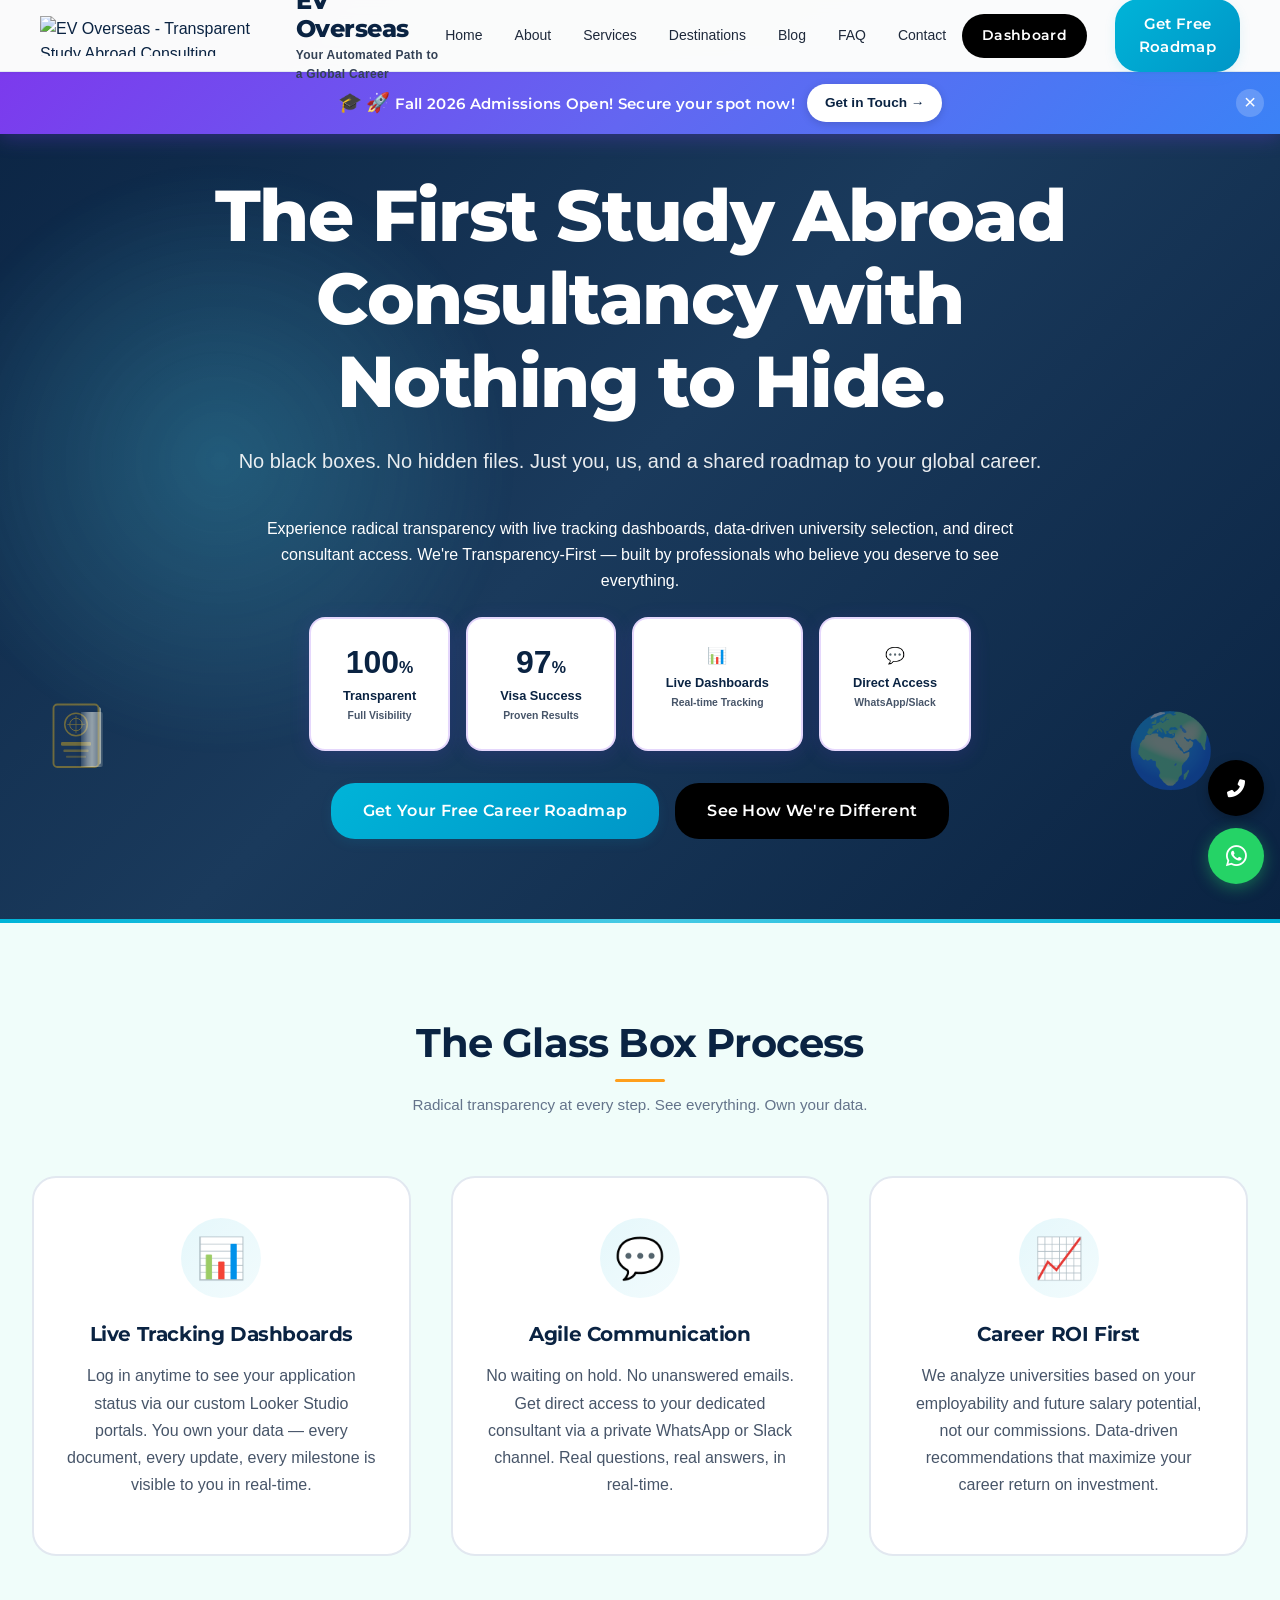
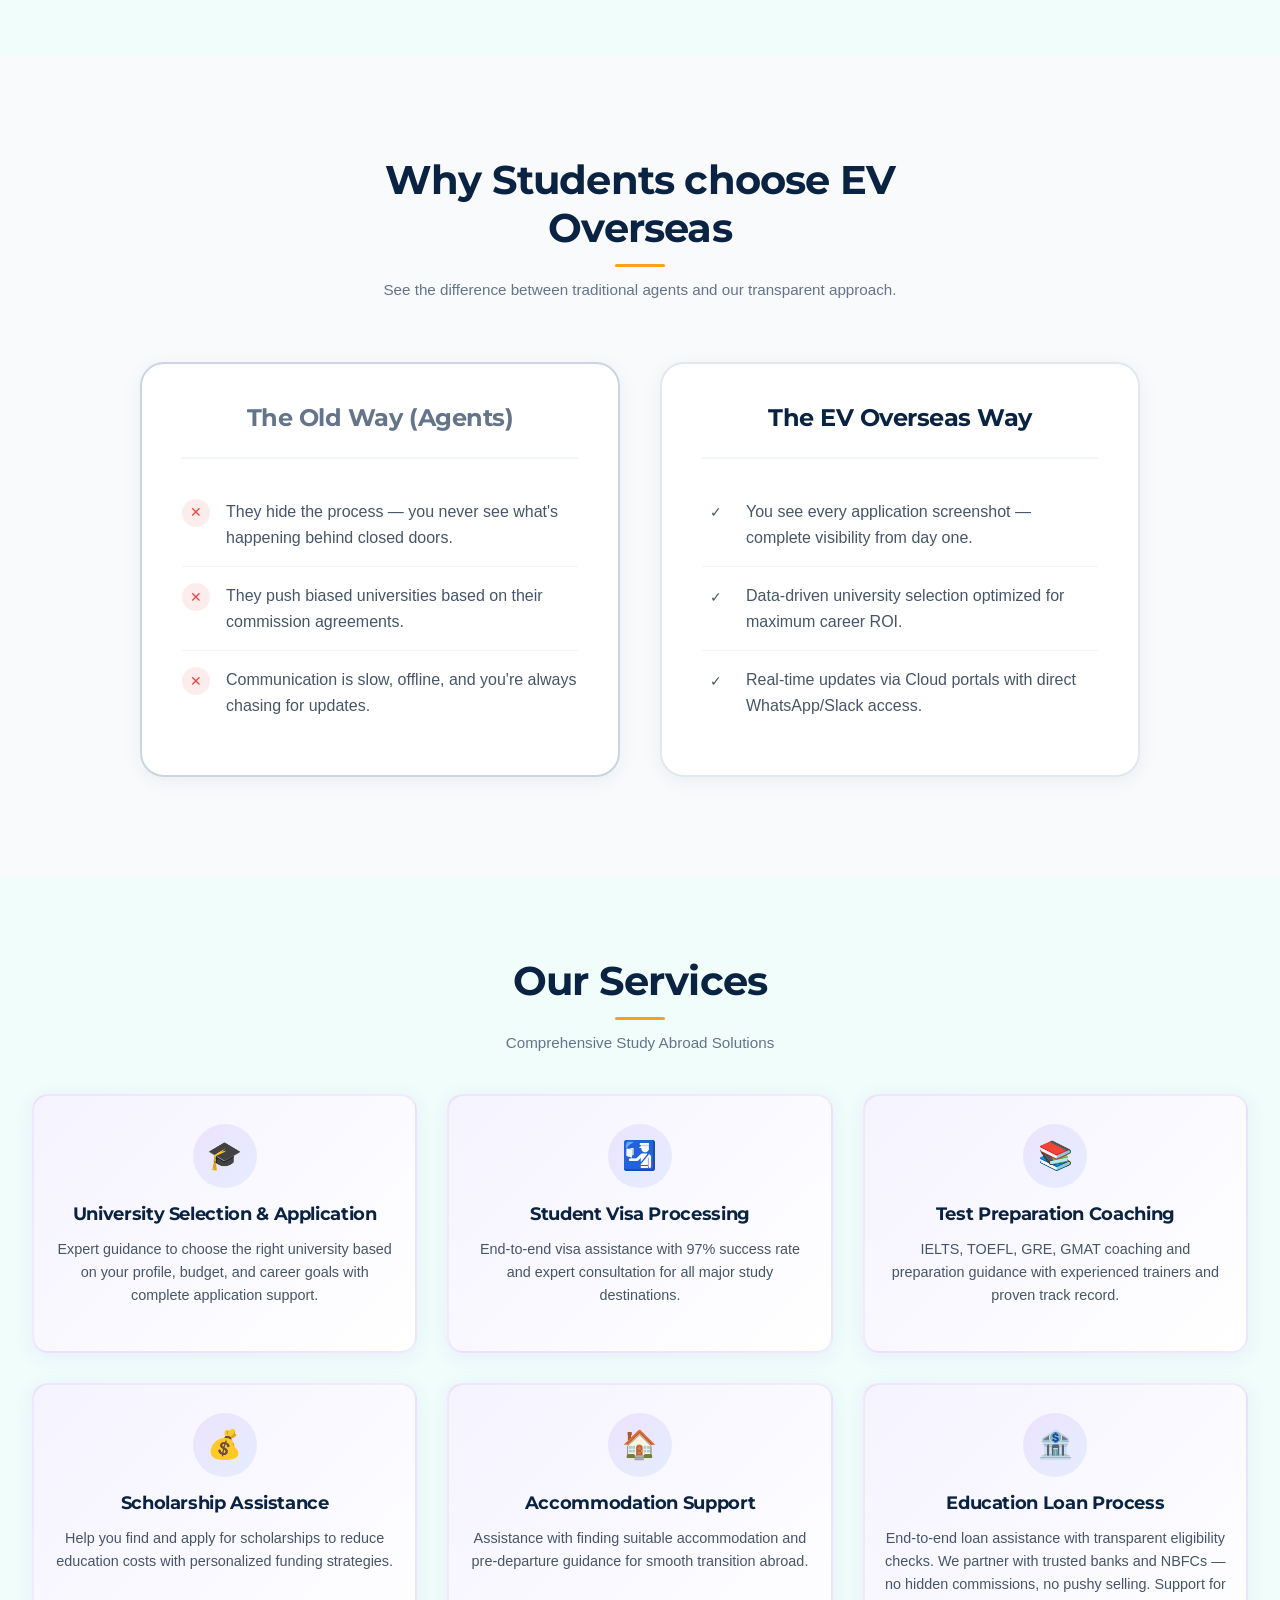
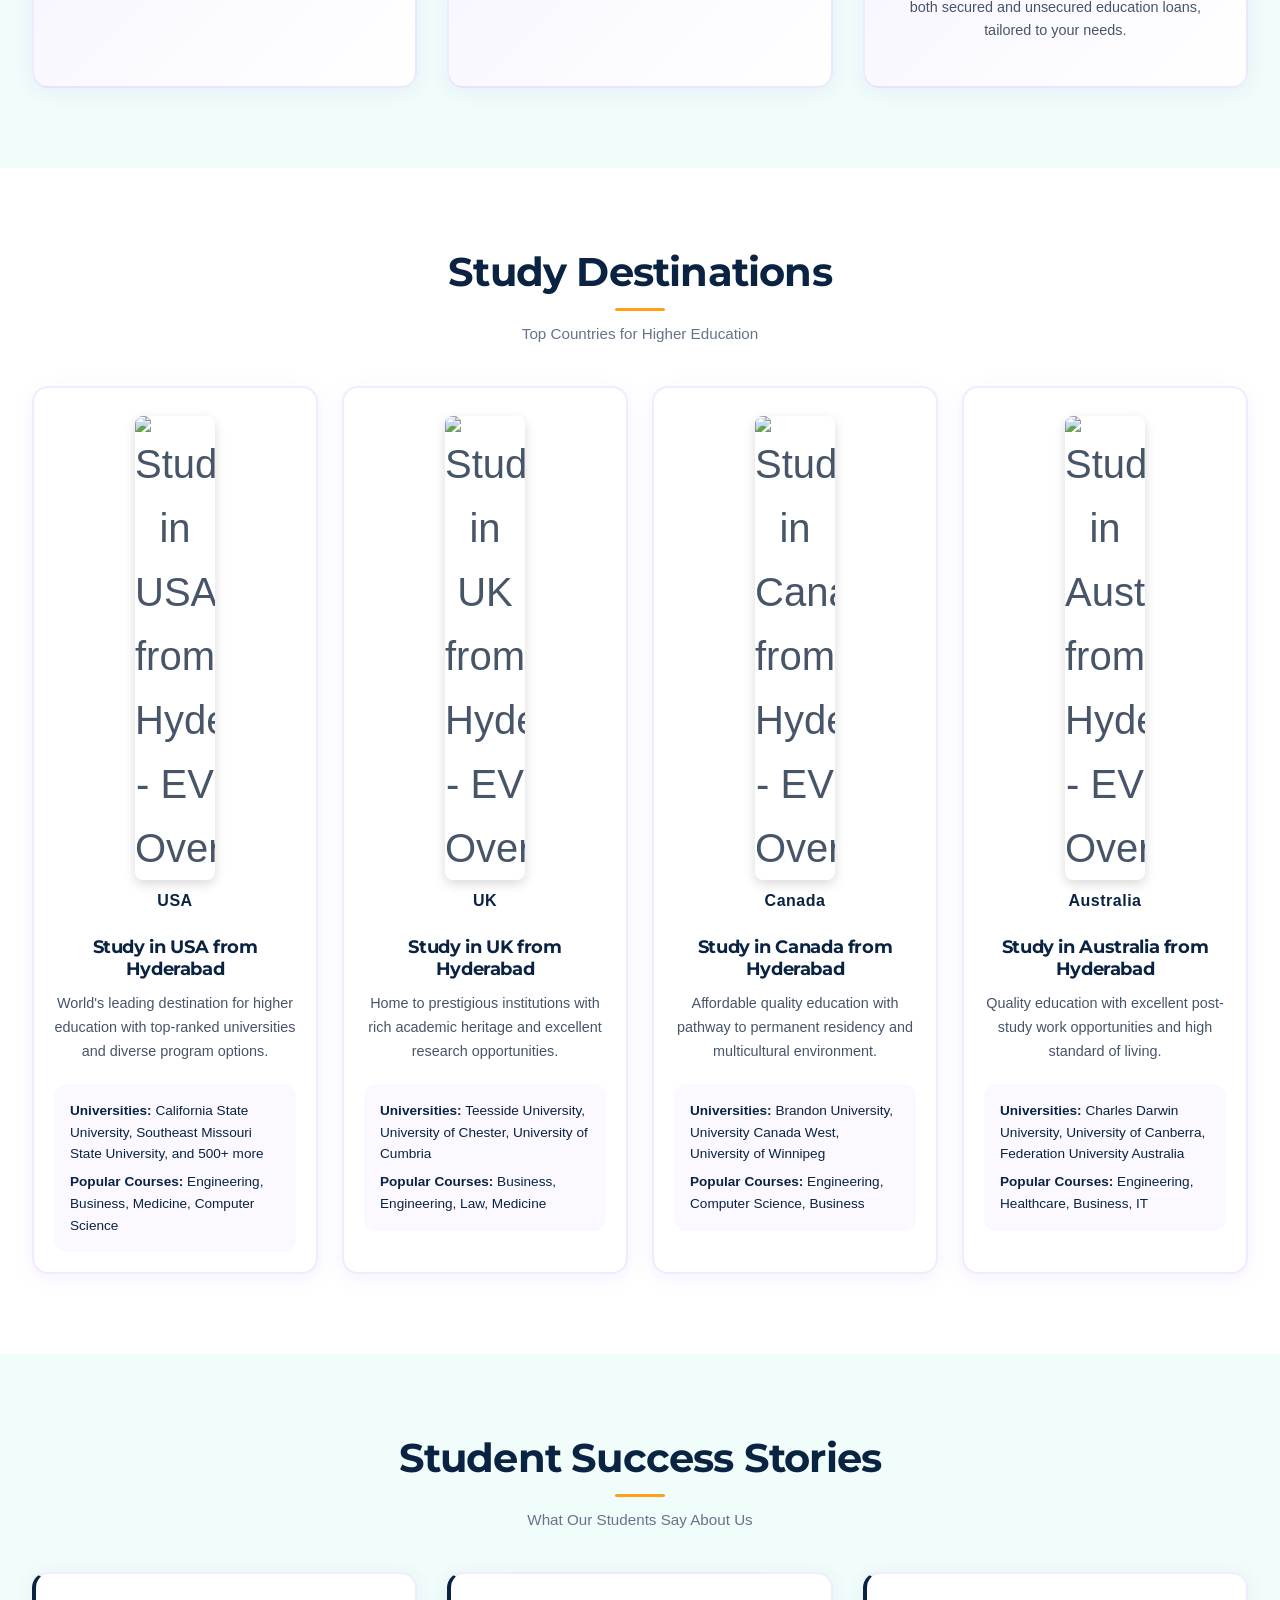
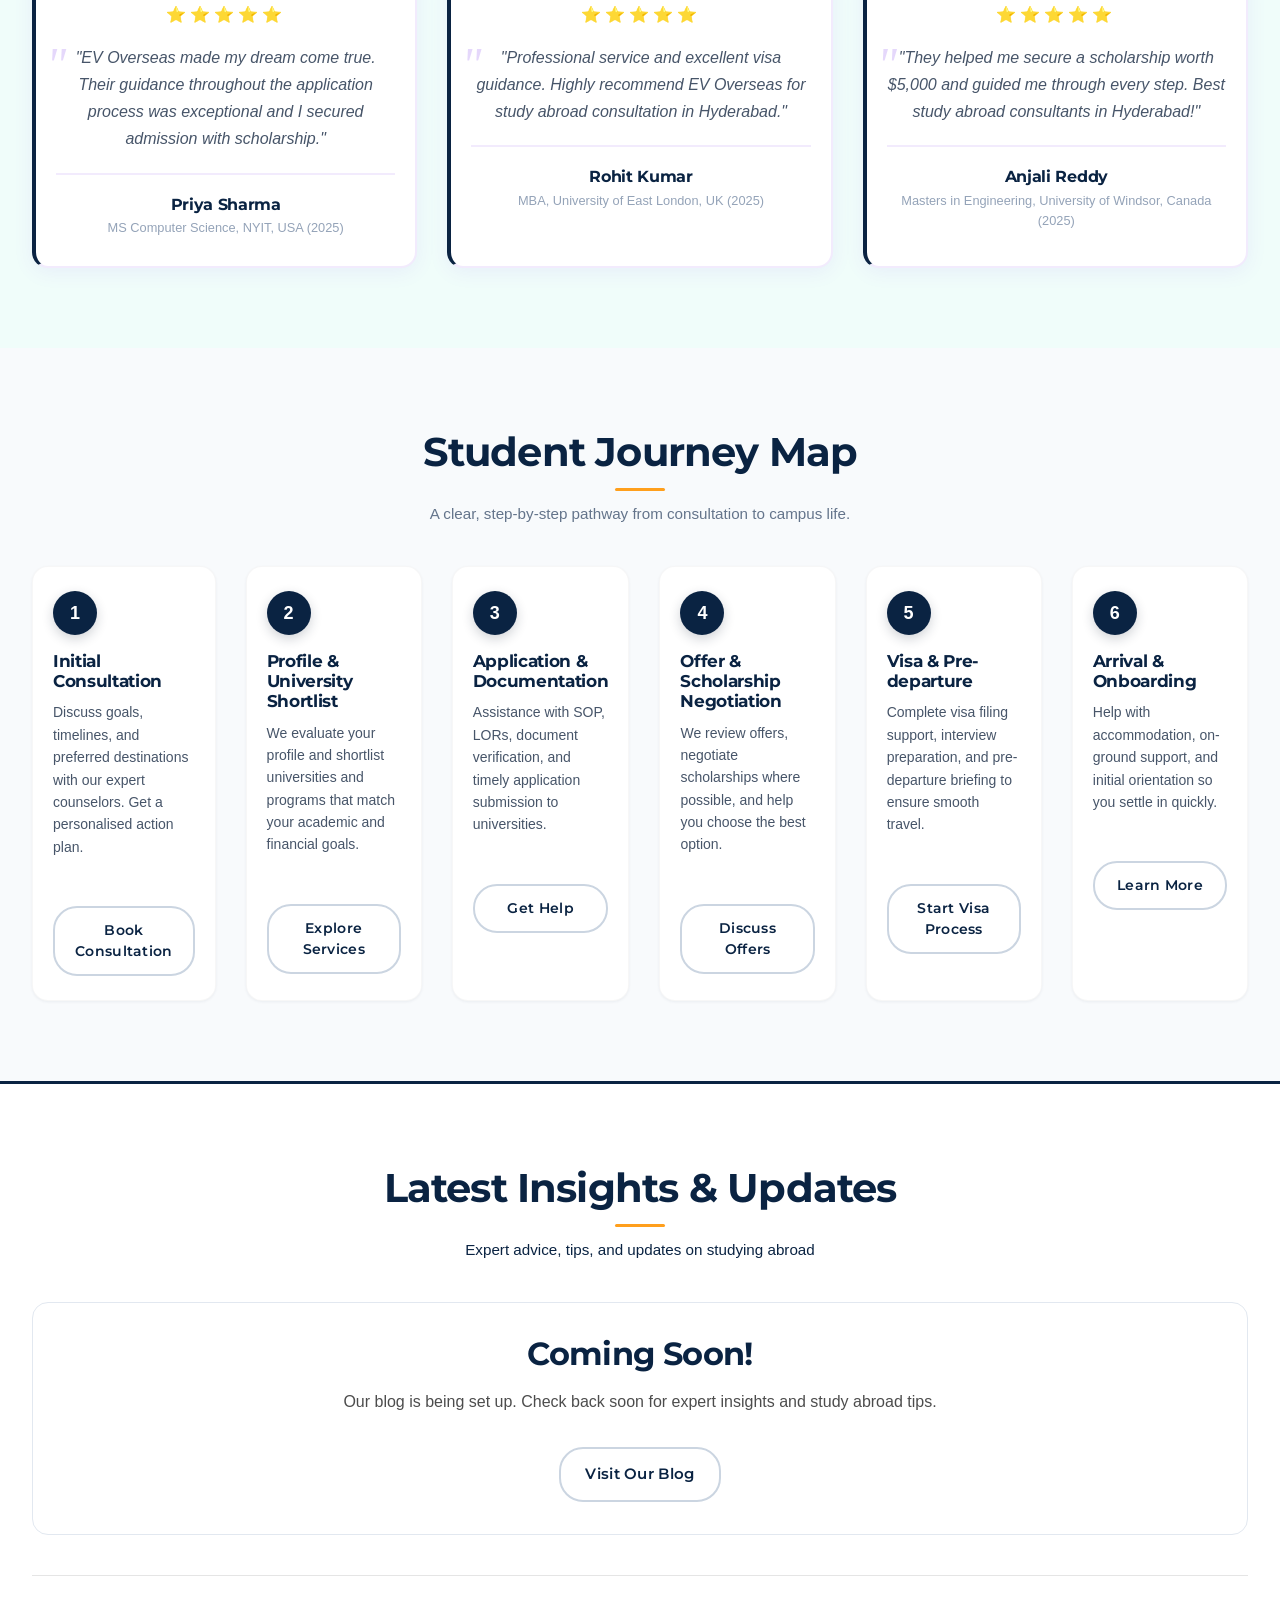
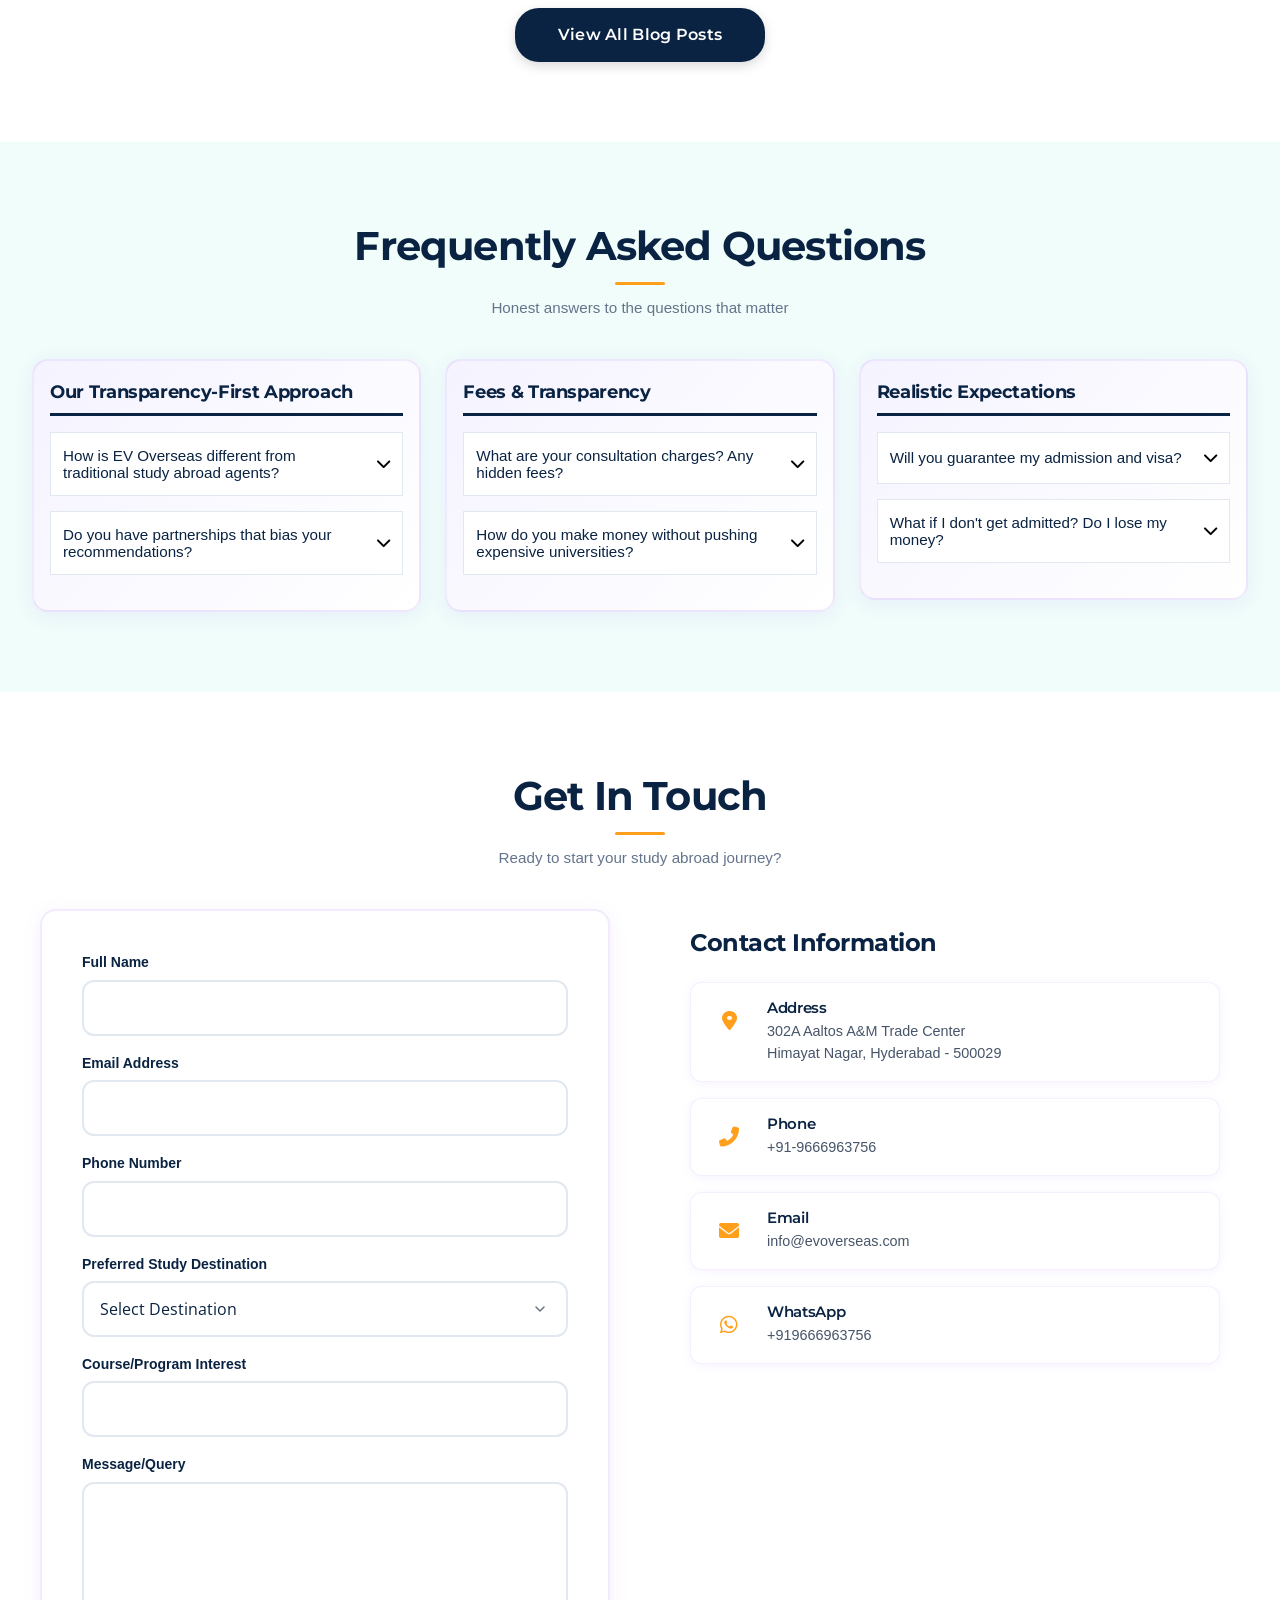
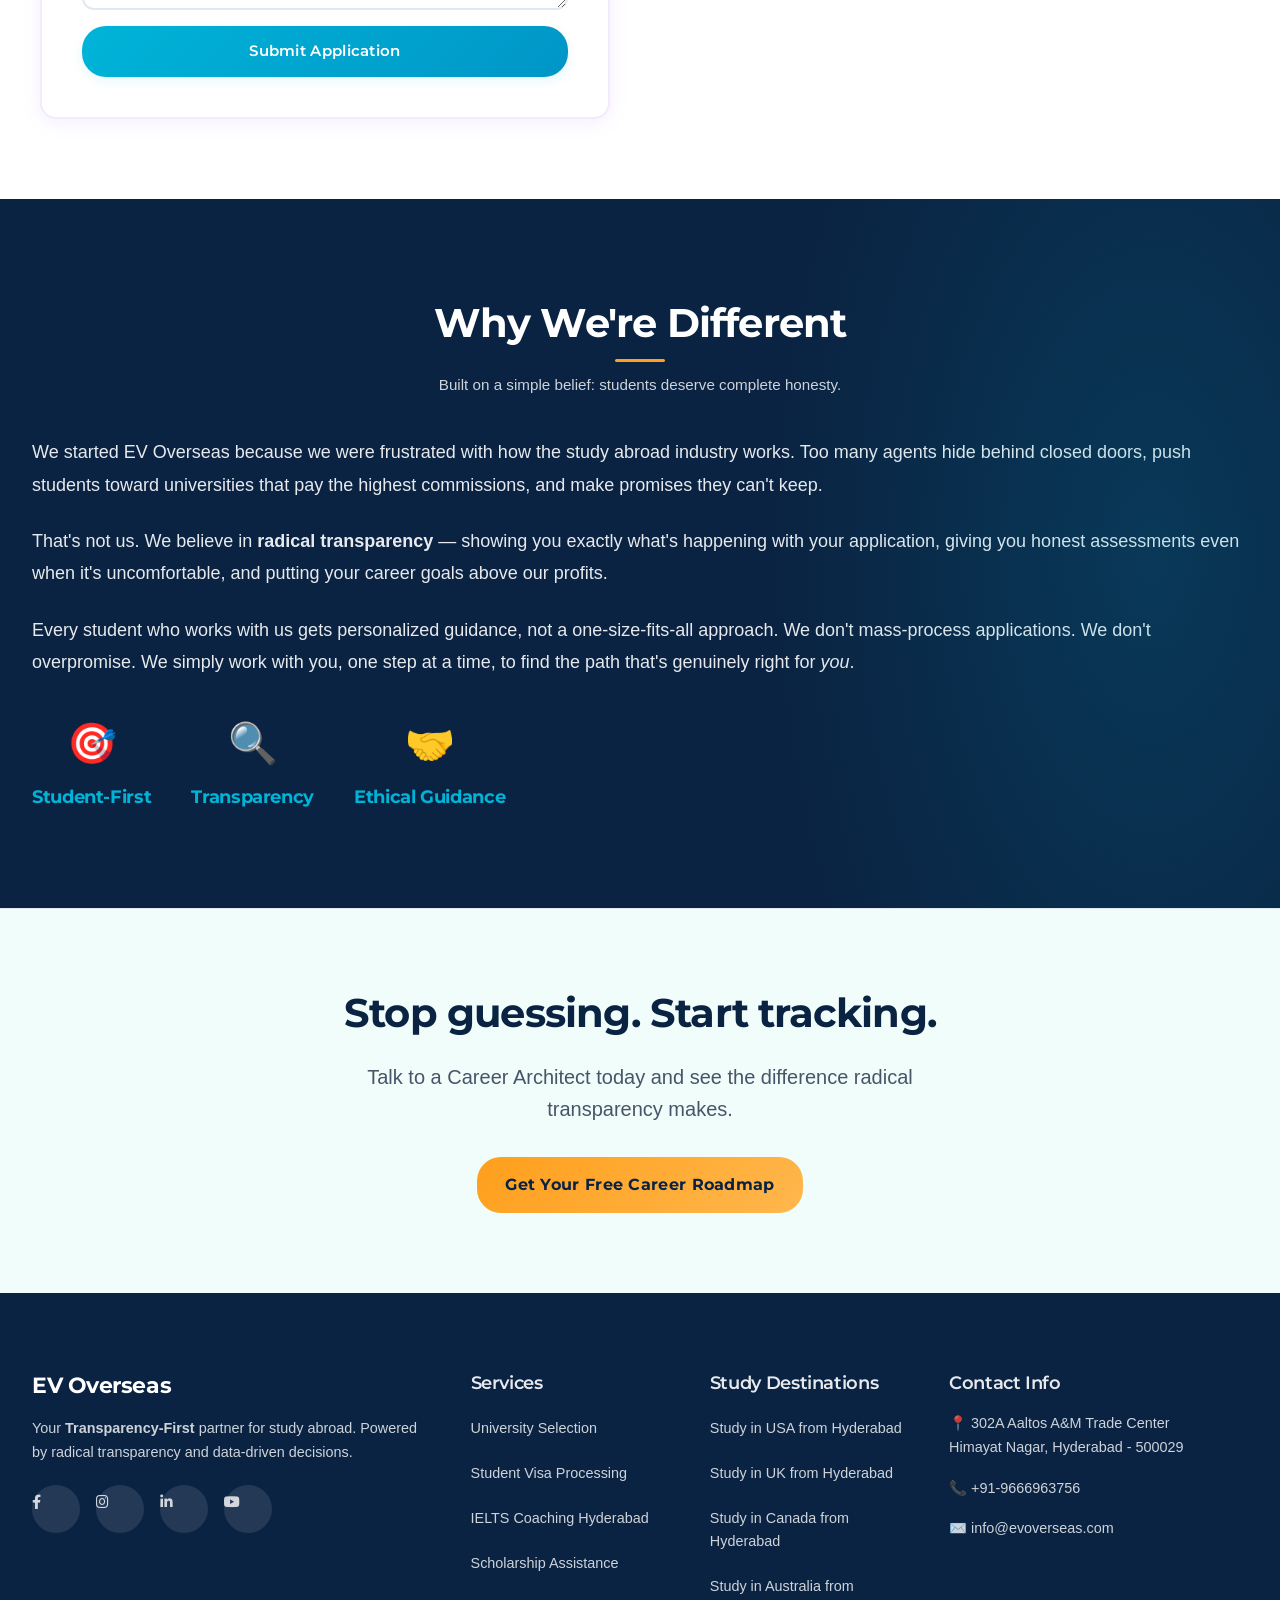
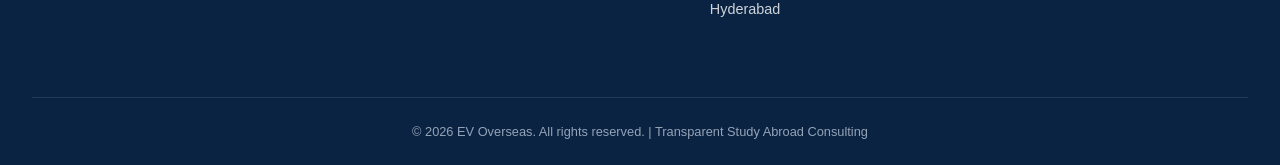
==== commit d601d133: "updated EV overseas" ====
--- a/index.html
+++ b/index.html
@@ -9,33 +9,34 @@
     <meta name="google-site-verification" content="pI0YqZ0u25ba8WyDZeonxBRToiF897mwRKmZirMv-7I">
 
     <!-- Primary Meta Tags -->
-    <title>UniFlow - Your Automated Path to a Global Career | Transparent Study Abroad Consulting</title>
-    <meta name="title" content="UniFlow - Your Automated Path to a Global Career | Transparent Study Abroad Consulting">
+    <title>EV Overseas - Your Automated Path to a Global Career | Transparent Study Abroad Consulting</title>
+    <meta name="title"
+        content="EV Overseas - Your Automated Path to a Global Career | Transparent Study Abroad Consulting">
     <meta name="description"
-        content="UniFlow - The Anti-Agent. Experience radical transparency with live tracking dashboards and data-driven university selection. No hidden files, no black boxes. Your global career starts here.">
+        content="EV Overseas - Transparency-First Study Abroad. Experience radical transparency with live tracking dashboards and data-driven university selection. No hidden files, no black boxes. Your global career starts here.">
     <meta name="keywords"
-        content="UniFlow, study abroad consultants, transparent study abroad, live tracking dashboard, overseas education, anti-agent, tech-driven education consulting, USA UK Canada Australia study, career ROI, global career path">
-    <meta name="author" content="UniFlow">
+        content="EV Overseas, study abroad consultants, transparent study abroad, live tracking dashboard, overseas education, student-first consulting, tech-driven education consulting, USA UK Canada Australia study, career ROI, global career path">
+    <meta name="author" content="EV Overseas">
     <meta name="robots" content="index, follow, max-snippet:-1, max-image-preview:large, max-video-preview:-1">
 
 
     <!-- Open Graph / Facebook -->
     <meta property="og:type" content="website">
     <meta property="og:url" content="https://evoverseas.com/">
-    <meta property="og:title" content="UniFlow - The First Study Abroad Consultancy with Nothing to Hide">
+    <meta property="og:title" content="EV Overseas - The First Study Abroad Consultancy with Nothing to Hide">
     <meta property="og:description"
-        content="Experience radical transparency with live tracking dashboards. The Anti-Agent approach to study abroad consulting. Your automated path to a global career.">
-    <meta property="og:image" content="https://evoverseas.com/images/uniflow-logo.png">
-    <meta property="og:site_name" content="UniFlow">
+        content="Experience radical transparency with live tracking dashboards. The student-first approach to study abroad consulting. Your automated path to a global career.">
+    <meta property="og:image" content="https://evoverseas.com/images/logo.png">
+    <meta property="og:site_name" content="EV Overseas">
     <meta property="og:locale" content="en_US">
 
     <!-- Twitter -->
     <meta property="twitter:card" content="summary_large_image">
     <meta property="twitter:url" content="https://evoverseas.com/">
-    <meta property="twitter:title" content="UniFlow - The First Study Abroad Consultancy with Nothing to Hide">
+    <meta property="twitter:title" content="EV Overseas - The First Study Abroad Consultancy with Nothing to Hide">
     <meta property="twitter:description"
-        content="Experience radical transparency with live tracking dashboards. The Anti-Agent approach to study abroad consulting.">
-    <meta property="twitter:image" content="https://evoverseas.com/images/uniflow-logo.png">
+        content="Experience radical transparency with live tracking dashboards. The student-first approach to study abroad consulting.">
+    <meta property="twitter:image" content="https://evoverseas.com/images/logo.png">
 
     <!-- Additional SEO Meta Tags -->
     <meta name="geo.region" content="IN-TG">
@@ -54,10 +55,10 @@
     <link rel="sitemap" type="application/xml" title="Sitemap" href="/sitemap.xml">
 
     <!-- Favicon -->
-    <link rel="icon" type="image/x-icon" href="./images/uniflow-logo.png">
-    <link rel="apple-touch-icon" sizes="180x180" href="./images/uniflow-logo.png">
-    <link rel="icon" type="image/png" sizes="32x32" href="./images/uniflow-logo.png">
-    <link rel="icon" type="image/png" sizes="16x16" href="./images/uniflow-logo.png">
+    <link rel="icon" type="image/x-icon" href="./images/logo.png">
+    <link rel="apple-touch-icon" sizes="180x180" href="./images/logo.png">
+    <link rel="icon" type="image/png" sizes="32x32" href="./images/logo.png">
+    <link rel="icon" type="image/png" sizes="16x16" href="./images/logo.png">
 
     <!-- Preconnect for Performance -->
     <link rel="preconnect" href="https://fonts.googleapis.com">
@@ -79,7 +80,7 @@
     <meta name="format-detection" content="telephone=no">
 
 
-    <!-- Critical CSS (inlined for performance) - UniFlow Brand -->
+    <!-- Critical CSS (inlined for performance) - EV Overseas Brand -->
     <style>
         :root {
             --color-primary: #0A2342;
@@ -270,16 +271,13 @@
         }
     </style>
 
-    <!-- Load UniFlow fonts -->
+    <!-- Load EV Overseas fonts -->
     <link
         href="https://fonts.googleapis.com/css2?family=Montserrat:wght@600;700;800&family=Open+Sans:wght@400;500;600;700&display=swap"
         rel="stylesheet">
 
-    <!-- Defer non-critical CSS -->
-    <link rel="stylesheet" href="style.css" media="print" onload="this.media='all';this.onload=null;">
-    <noscript>
-        <link rel="stylesheet" href="style.css">
-    </noscript>
+    <!-- Main Stylesheet -->
+    <link rel="stylesheet" href="style.css">
 
     <!-- Defer Font Awesome -->
     <link rel="stylesheet" href="https://cdnjs.cloudflare.com/ajax/libs/font-awesome/6.0.0/css/all.min.css"
@@ -293,12 +291,12 @@
     {
       "@context": "https://schema.org",
       "@type": "EducationalOrganization",
-      "name": "UniFlow",
-      "alternateName": "uniflow",
+      "name": "EV Overseas",
+      "alternateName": "EV Overseas",
       "description": "Leading study abroad consultancy in Hyderabad, India providing expert guidance for overseas education",
       "url": "https://evoverseas.com",
-      "logo": "https://evoverseas.com/images/uniflow-logo.png",
-      "image": "https://evoverseas.com/images/uniflow-office.jpg",
+      "logo": "https://evoverseas.com/images/logo.png",
+      "image": "https://evoverseas.com/images/ev-overseas-office.jpg",
       "telephone": "+91-9666963756",
       "email": "info@evoverseas.com",
       "address": {
@@ -360,8 +358,8 @@
     {
       "@context": "https://schema.org",
       "@type": "LocalBusiness",
-      "name": "UniFlow",
-      "alternateName": "uniflow",
+      "name": "EV Overseas",
+      "alternateName": "EV Overseas",
       "description": "Leading study abroad consultancy in Hyderabad providing expert guidance for overseas education",
       "url": "https://evoverseas.com",
       "telephone": "+91-9666963756",
@@ -403,15 +401,15 @@
       "mainEntity": [
         {
           "@type": "Question",
-          "name": "Why choose UniFlow as your study abroad consultant in Hyderabad?",
+          "name": "Why choose EV Overseas as your study abroad consultant in Hyderabad?",
           "acceptedAnswer": {
             "@type": "Answer",
-            "text": "UniFlow stands out with 97% visa success rate, 5000+ successful placements, expert counselors with international education experience, personalized guidance throughout your journey, and strong university partnerships worldwide."
+            "text": "EV Overseas stands out with 97% visa success rate, 5000+ successful placements, expert counselors with international education experience, personalized guidance throughout your journey, and strong university partnerships worldwide."
           }
         },
         {
           "@type": "Question",
-          "name": "What services does UniFlow study abroad consultancy provide?",
+          "name": "What services Does EV Overseas study abroad consultancy provide?",
           "acceptedAnswer": {
             "@type": "Answer",
             "text": "We provide university selection and application, visa processing and guidance, scholarship assistance, IELTS/TOEFL coaching, education loan assistance, and pre-departure guidance for students in Hyderabad and across India."
@@ -443,7 +441,7 @@
         },
         {
           "@type": "Question",
-          "name": "What are the consultation charges at UniFlow?",
+          "name": "What are the consultation charges at EV Overseas?",
           "acceptedAnswer": {
             "@type": "Answer",
             "text": "Initial consultation is completely FREE. Our services are success-based with transparent fee structures. Contact us at +91-9666963756 for a detailed discussion."
@@ -460,11 +458,11 @@
         <div class="nav-container">
             <div class="nav-brand">
                 <a href="#home" class="nav-brand-link">
-                    <img src="./images/uniflow-logo.png" alt="UniFlow - Transparent Study Abroad Consulting"
+                    <img src="./images/logo.png" alt="EV Overseas - Transparent Study Abroad Consulting"
                         class="nav-logo-img" loading="lazy">
                 </a>
                 <div class="nav-brand-text">
-                    <a href="#home" class="nav-logo">UniFlow</a>
+                    <a href="#home" class="nav-logo">EV Overseas</a>
                     <span class="nav-tagline">Your Automated Path to a Global Career</span>
                 </div>
             </div>
@@ -473,13 +471,14 @@
                 <li><a href="#about" class="nav-link">About</a></li>
                 <li><a href="#services" class="nav-link">Services</a></li>
                 <li><a href="#destinations" class="nav-link">Destinations</a></li>
-                <li><a href="#testimonials" class="nav-link">Testimonials</a></li>
-                <li><a href="#journey" class="nav-link">Journey</a></li>
                 <li><a href="#blog" class="nav-link">Blog</a></li>
                 <li><a href="#faq" class="nav-link">FAQ</a></li>
                 <li><a href="#contact" class="nav-link">Contact</a></li>
             </ul>
-            <button class="btn btn--primary nav-cta">Get Free Roadmap</button>
+            <div class="nav-actions">
+                <a href="dashboard.html" class="btn btn--black btn--sm nav-dashboard-btn">Dashboard</a>
+                <button class="btn btn--primary nav-cta">Get Free Roadmap</button>
+            </div>
             <div class="hamburger" id="hamburger">
                 <span></span>
                 <span></span>
@@ -505,7 +504,7 @@
         <button class="announce-close" onclick="closeAnnounceBanner()" aria-label="Close banner">×</button>
     </div>
 
-    <!-- Hero Section - UniFlow Anti-Agent Messaging -->
+    <!-- Hero Section - EV Overseas Transparency-First Messaging -->
     <section id="home" class="hero">
         <div class="hero-content">
             <div class="container">
@@ -514,7 +513,8 @@
                     <p class="hero-subtitle">No black boxes. No hidden files. Just you, us, and a shared roadmap to your
                         global career.</p>
                     <p class="hero-description">Experience radical transparency with live tracking dashboards,
-                        data-driven university selection, and direct consultant access. We're the Anti-Agent — built by
+                        data-driven university selection, and direct consultant access. We're Transparency-First — built
+                        by
                         professionals who believe you deserve to see everything.</p>
                     <div class="hero-stats animate-stats">
                         <div class="stat">
@@ -584,12 +584,12 @@
     </section>
 
     <!-- ============================================
-         COMPARISON TABLE - Old Way vs UniFlow Way
+         COMPARISON TABLE - Old Way vs EV Overseas Way
          ============================================ -->
     <section id="comparison" class="comparison-section">
         <div class="container">
             <div class="section-header">
-                <h2>Why Students Choose UniFlow</h2>
+                <h2>Why Students choose EV Overseas</h2>
                 <p>See the difference between traditional agents and our transparent approach.</p>
             </div>
             <div class="comparison-table">
@@ -612,9 +612,9 @@
                         </li>
                     </ul>
                 </div>
-                <div class="comparison-column uniflow-way">
+                <div class="comparison-column evoverseas-way">
                     <div class="comparison-header">
-                        <h3>The UniFlow Way</h3>
+                        <h3>The EV Overseas Way</h3>
                     </div>
                     <ul class="comparison-list">
                         <li>
@@ -694,7 +694,7 @@
             <div class="destinations-grid">
                 <div class="destination-card">
                     <div class="destination-flag">
-                        <img src="https://flagcdn.com/w160/us.png" alt="Study in USA from Hyderabad - UniFlow"
+                        <img src="https://flagcdn.com/w160/us.png" alt="Study in USA from Hyderabad - EV Overseas"
                             loading="lazy">
                         <span class="country-name">USA</span>
                     </div>
@@ -709,7 +709,7 @@
                 </div>
                 <div class="destination-card">
                     <div class="destination-flag">
-                        <img src="https://flagcdn.com/w160/gb.png" alt="Study in UK from Hyderabad - UniFlow"
+                        <img src="https://flagcdn.com/w160/gb.png" alt="Study in UK from Hyderabad - EV Overseas"
                             loading="lazy">
                         <span class="country-name">UK</span>
                     </div>
@@ -724,7 +724,7 @@
                 </div>
                 <div class="destination-card">
                     <div class="destination-flag">
-                        <img src="https://flagcdn.com/w160/ca.png" alt="Study in Canada from Hyderabad - UniFlow"
+                        <img src="https://flagcdn.com/w160/ca.png" alt="Study in Canada from Hyderabad - EV Overseas"
                             loading="lazy">
                         <span class="country-name">Canada</span>
                     </div>
@@ -739,7 +739,7 @@
                 </div>
                 <div class="destination-card">
                     <div class="destination-flag">
-                        <img src="https://flagcdn.com/w160/au.png" alt="Study in Australia from Hyderabad - UniFlow"
+                        <img src="https://flagcdn.com/w160/au.png" alt="Study in Australia from Hyderabad - EV Overseas"
                             loading="lazy">
                         <span class="country-name">Australia</span>
                     </div>
@@ -765,7 +765,7 @@
             <div class="testimonials-grid">
                 <div class="testimonial-card">
                     <div class="testimonial-rating">⭐⭐⭐⭐⭐</div>
-                    <p>"UniFlow made my dream come true. Their guidance throughout the application process was
+                    <p>"EV Overseas made my dream come true. Their guidance throughout the application process was
                         exceptional and I secured admission with scholarship."</p>
                     <div class="testimonial-author">
                         <h4>Priya Sharma</h4>
@@ -774,7 +774,7 @@
                 </div>
                 <div class="testimonial-card">
                     <div class="testimonial-rating">⭐⭐⭐⭐⭐</div>
-                    <p>"Professional service and excellent visa guidance. Highly recommend UniFlow for study abroad
+                    <p>"Professional service and excellent visa guidance. Highly recommend EV Overseas for study abroad
                         consultation in Hyderabad."</p>
                     <div class="testimonial-author">
                         <h4>Rohit Kumar</h4>
@@ -871,7 +871,7 @@
         </div>
     </section>
 
-    <!-- FAQ Section - Anti-Agent Transparency Theme -->
+    <!-- FAQ Section - Transparency-First Theme -->
     <section id="faq" class="faq">
         <div class="container">
             <div class="section-header">
@@ -881,15 +881,15 @@
             <div class="faq-content">
                 <div class="faq-grid">
                     <div class="faq-category">
-                        <h3 class="category-title">Our Anti-Agent Approach</h3>
+                        <h3 class="category-title">Our Transparency-First Approach</h3>
                         <div class="faq-item">
                             <button class="faq-question">
-                                <span>How is UniFlow different from traditional study abroad agents?</span>
+                                <span>How is EV Overseas different from traditional study abroad agents?</span>
                                 <i class="fas fa-chevron-down"></i>
                             </button>
                             <div class="faq-answer">
                                 <p>Traditional agents work behind closed doors — you never see what's happening with
-                                    your application. At UniFlow, we believe in radical transparency:</p>
+                                    your application. At EV Overseas, we believe in radical transparency:</p>
                                 <ul>
                                     <li>You see every document, every application status, every milestone</li>
                                     <li>Live tracking dashboards give you real-time visibility</li>
@@ -1073,16 +1073,17 @@
         </div>
     </section>
 
-    <!-- About Section - Anti-Agent Philosophy -->
+    <!-- About Section - Transparency-First Philosophy -->
     <section id="about" class="about-it">
         <div class="container">
             <div class="section-header">
-                <h2>Why We're the Anti-Agent</h2>
+                <h2>Why We're Different</h2>
                 <p>Built on a simple belief: students deserve complete honesty.</p>
             </div>
             <div class="about-it-content">
                 <div class="about-it-text">
-                    <p>We started UniFlow because we were frustrated with how the study abroad industry works. Too many
+                    <p>We started EV Overseas because we were frustrated with how the study abroad industry works. Too
+                        many
                         agents hide behind closed doors, push students toward universities that pay the highest
                         commissions, and make promises they can't keep.</p>
                     <p>That's not us. We believe in <strong>radical transparency</strong> — showing you exactly what's
@@ -1125,8 +1126,9 @@
         <div class="container">
             <div class="footer-content">
                 <div class="footer-section">
-                    <h3>UniFlow</h3>
-                    <p>The <strong>Anti-Agent</strong> for study abroad. Powered by radical transparency and data-driven
+                    <h3>EV Overseas</h3>
+                    <p>Your <strong>Transparency-First</strong> partner for study abroad. Powered by radical
+                        transparency and data-driven
                         decisions.</p>
                     <div class="social-links">
                         <a href="https://www.facebook.com/profile.php?id=61578886740513" target="_blank"
@@ -1173,7 +1175,7 @@
                 </div>
             </div>
             <div class="footer-bottom">
-                <p>&copy; 2026 UniFlow. All rights reserved. | Transparent Study Abroad Consulting</p>
+                <p>&copy; 2026 EV Overseas. All rights reserved. | Transparent Study Abroad Consulting</p>
             </div>
         </div>
     </footer>
@@ -1200,7 +1202,7 @@
           "name": "Who is the best study abroad consultant in Hyderabad?",
           "acceptedAnswer": {
             "@type": "Answer",
-            "text": "UniFlow is recognized as the leading study abroad consultancy in Hyderabad with 97% visa success rate and over 500+ successful student placements since 2018."
+            "text": "EV Overseas is recognized as the leading study abroad consultancy in Hyderabad with 97% visa success rate and over 500+ successful student placements since 2018."
           }
         },
         {
@@ -1208,23 +1210,23 @@
           "name": "How much does study abroad consultancy cost in Hyderabad?",
           "acceptedAnswer": {
             "@type": "Answer",
-            "text": "UniFlow offers competitive pricing for study abroad consultancy services. Contact us for a free consultation and personalized quote based on your requirements."
+            "text": "EV Overseas offers competitive pricing for study abroad consultancy services. Contact us for a free consultation and personalized quote based on your requirements."
           }
         },
         {
           "@type": "Question",
-          "name": "Which countries does UniFlow help students study in?",
+          "name": "Which countries Does EV Overseas help students study in?",
           "acceptedAnswer": {
             "@type": "Answer",
-            "text": "UniFlow provides expert guidance for studying in USA, UK, Canada, Australia, Germany, and other popular study destinations worldwide."
+            "text": "EV Overseas provides expert guidance for studying in USA, UK, Canada, Australia, Germany, and other popular study destinations worldwide."
           }
         },
         {
           "@type": "Question",
-          "name": "Does UniFlow provide IELTS coaching in Hyderabad?",
+          "name": "Does EV Overseas provide IELTS coaching in Hyderabad?",
           "acceptedAnswer": {
             "@type": "Answer",
-            "text": "Yes, UniFlow offers comprehensive IELTS coaching in Hyderabad with experienced trainers and proven strategies for achieving high band scores."
+            "text": "Yes, EV Overseas offers comprehensive IELTS coaching in Hyderabad with experienced trainers and proven strategies for achieving high band scores."
           }
         }
       ]
--- a/style.css
+++ b/style.css
@@ -1,6 +1,6 @@
 :root {
   /* ============================================
-     UNIFLOW DESIGN SYSTEM
+     EV OVERSEAS DESIGN SYSTEM
      Minimalist Tech Theme - "Anti-Agent" Style
      ============================================ */
 
@@ -57,14 +57,14 @@
   --color-warning: var(--color-urgency);
   --color-error: #EF4444;
 
-  /* Legacy Support - Updated for UniFlow */
+  /* Legacy Support - Updated for EV OVERSEAS */
   --color-primary-navy: #0A2342;
   --color-primary-orange: var(--color-urgency);
   --color-purple-light: #F0FDFA;
   /* Light cyan tint for alternating sections */
   --color-purple-footer: #0A2342;
 
-  /* Typography - UniFlow Style */
+  /* Typography - EV OVERSEAS Style */
   --font-heading: 'Montserrat', sans-serif;
   --font-body: 'Open Sans', sans-serif;
 
@@ -612,7 +612,7 @@
 
 
 /* END PERPLEXITY DESIGN SYSTEM */
-/* Custom styles for UniFlow website */
+/* Custom styles for EV OVERSEAS website */
 
 /* Smooth scrolling */
 html {
@@ -738,8 +738,15 @@
   color: var(--color-primary);
 }
 
+.nav-actions {
+  display: flex;
+  align-items: center;
+  gap: 12px;
+  margin-left: 16px;
+}
+
 .nav-cta {
-  margin-left: 16px;
+  margin-left: 0;
 }
 
 .hamburger {
@@ -4705,7 +4712,7 @@
 }
 
 /* ============================================
-   UNIFLOW SPECIFIC STYLES
+   EV OVERSEAS SPECIFIC STYLES
    ============================================ */
 
 /* Rebrand Announcement Banner */
@@ -4879,12 +4886,12 @@
   border-color: var(--color-gray-300);
 }
 
-.comparison-column.uniflow-way {
+.comparison-column.EV OVERSEAS-way {
   border-color: var(--color-accent);
   background: linear-gradient(180deg, rgba(0, 180, 216, 0.03) 0%, var(--color-white) 100%);
 }
 
-.comparison-column.uniflow-way::before {
+.comparison-column.EV OVERSEAS-way::before {
   content: '✓ RECOMMENDED';
   display: block;
   background: var(--gradient-button);
@@ -4954,7 +4961,7 @@
   color: #EF4444;
 }
 
-.comparison-column.uniflow-way .comparison-icon {
+.comparison-column.EV OVERSEAS-way .comparison-icon {
   background: rgba(0, 180, 216, 0.1);
   color: var(--color-accent);
 }
@@ -5028,7 +5035,7 @@
   margin: 0;
 }
 
-/* Updated Hero for UniFlow */
+/* Updated Hero for EV OVERSEAS */
 .hero {
   background: var(--gradient-hero);
   position: relative;
@@ -5185,7 +5192,7 @@
 }
 
 /* ============================================
-   END UNIFLOW SPECIFIC STYLES
+   END EV OVERSEAS SPECIFIC STYLES
    ============================================ */
 
 /* ============================================
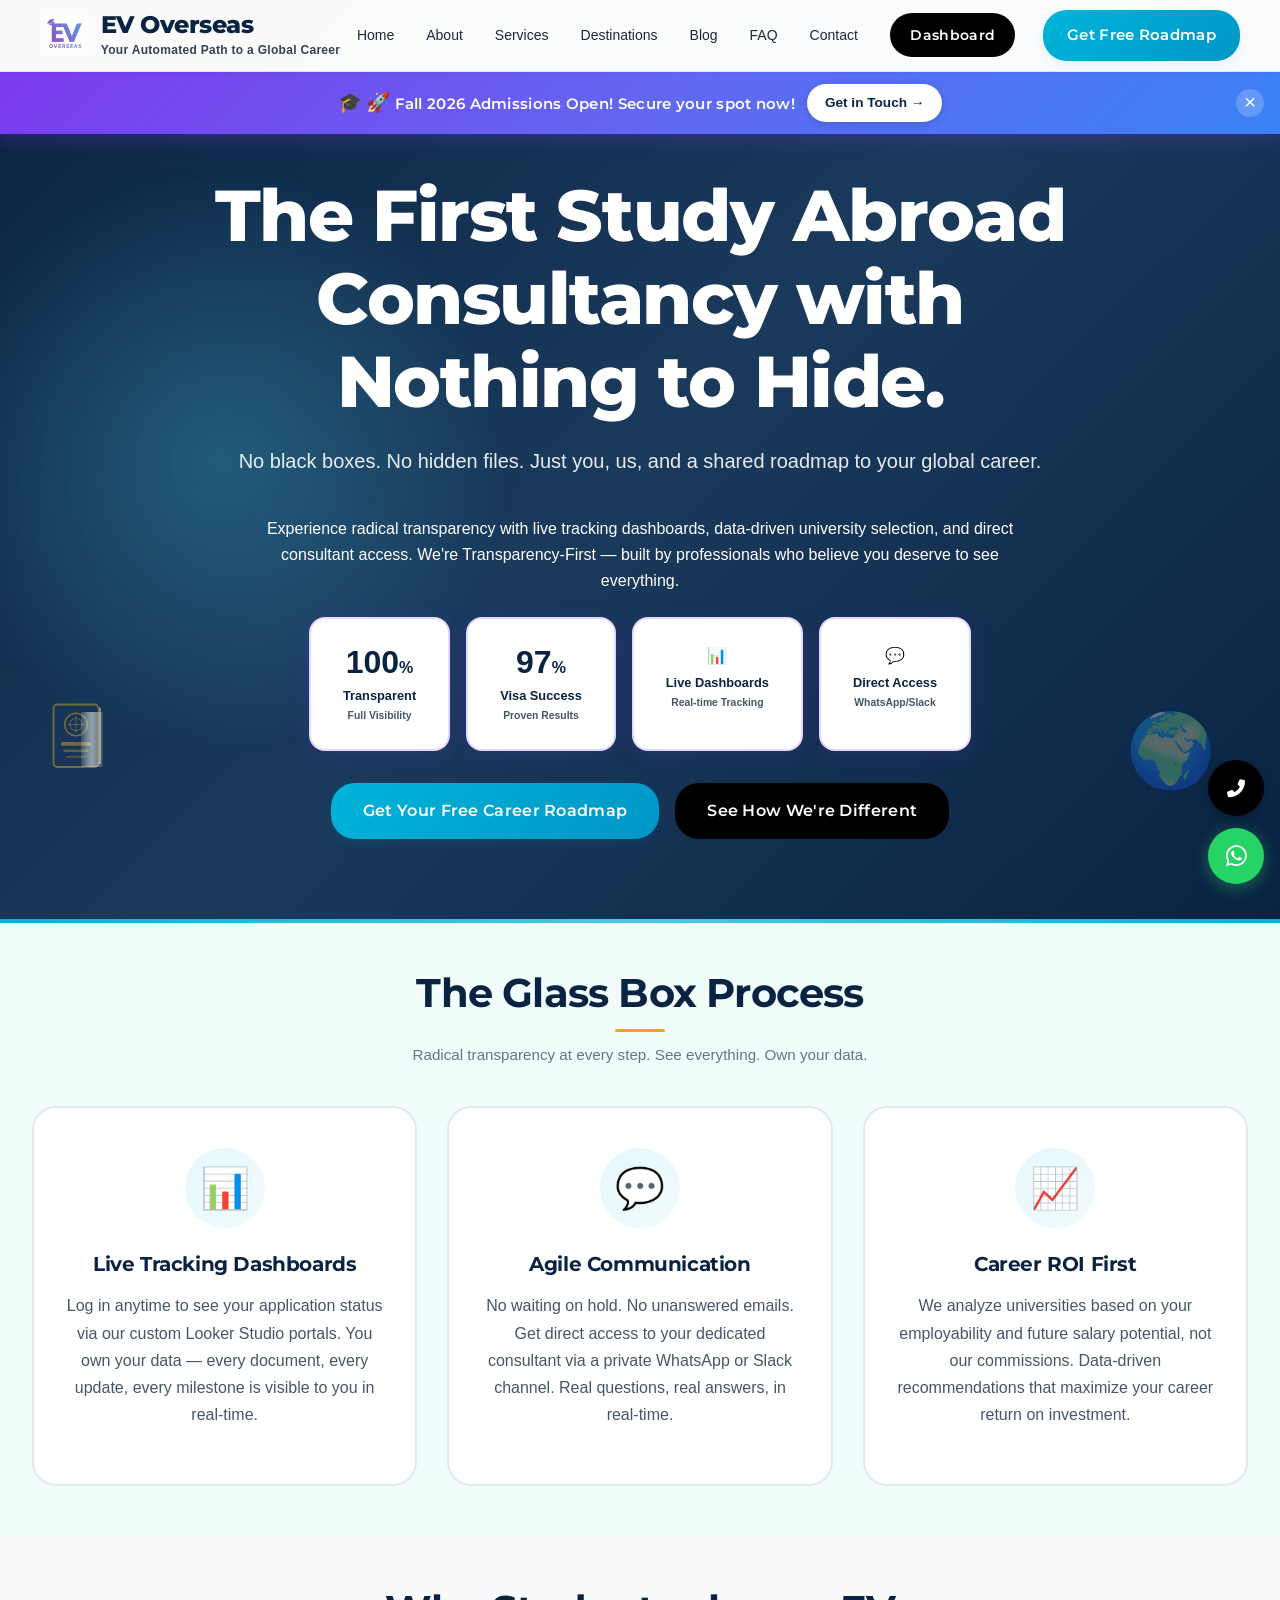
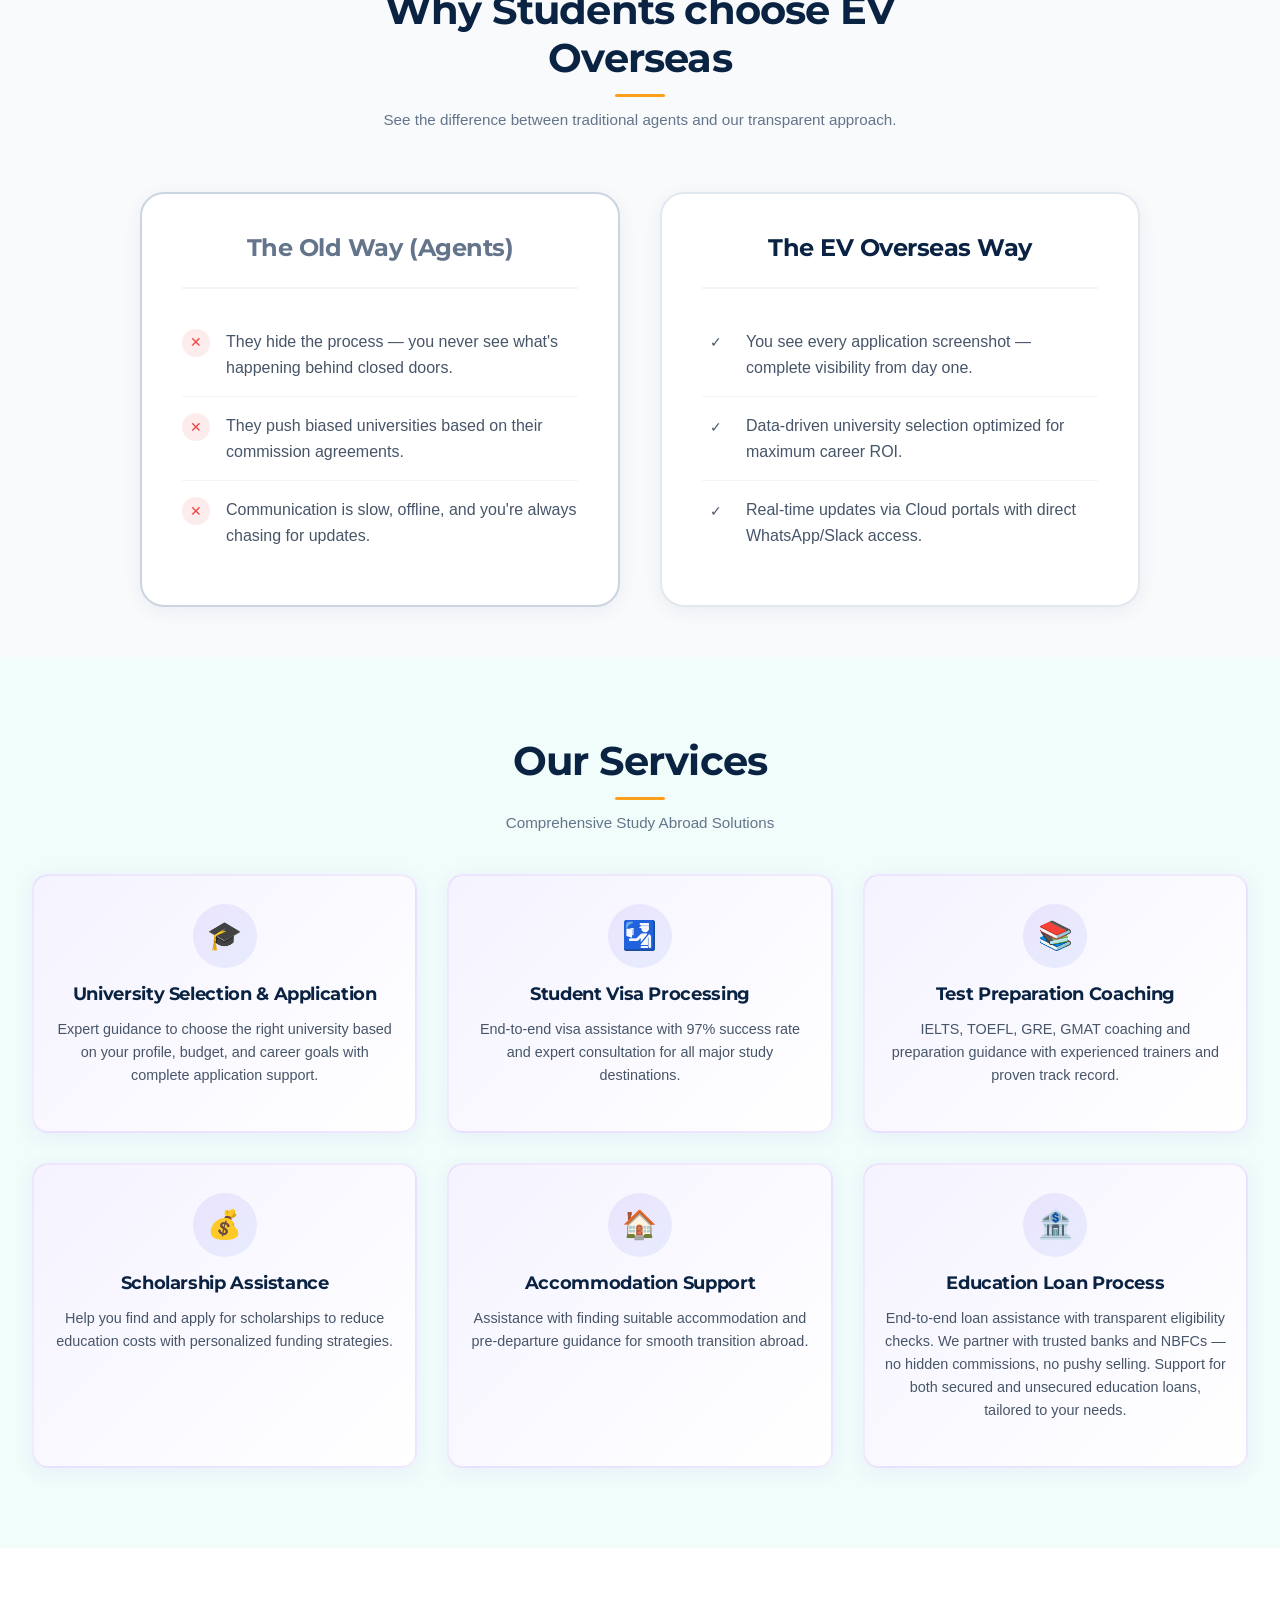
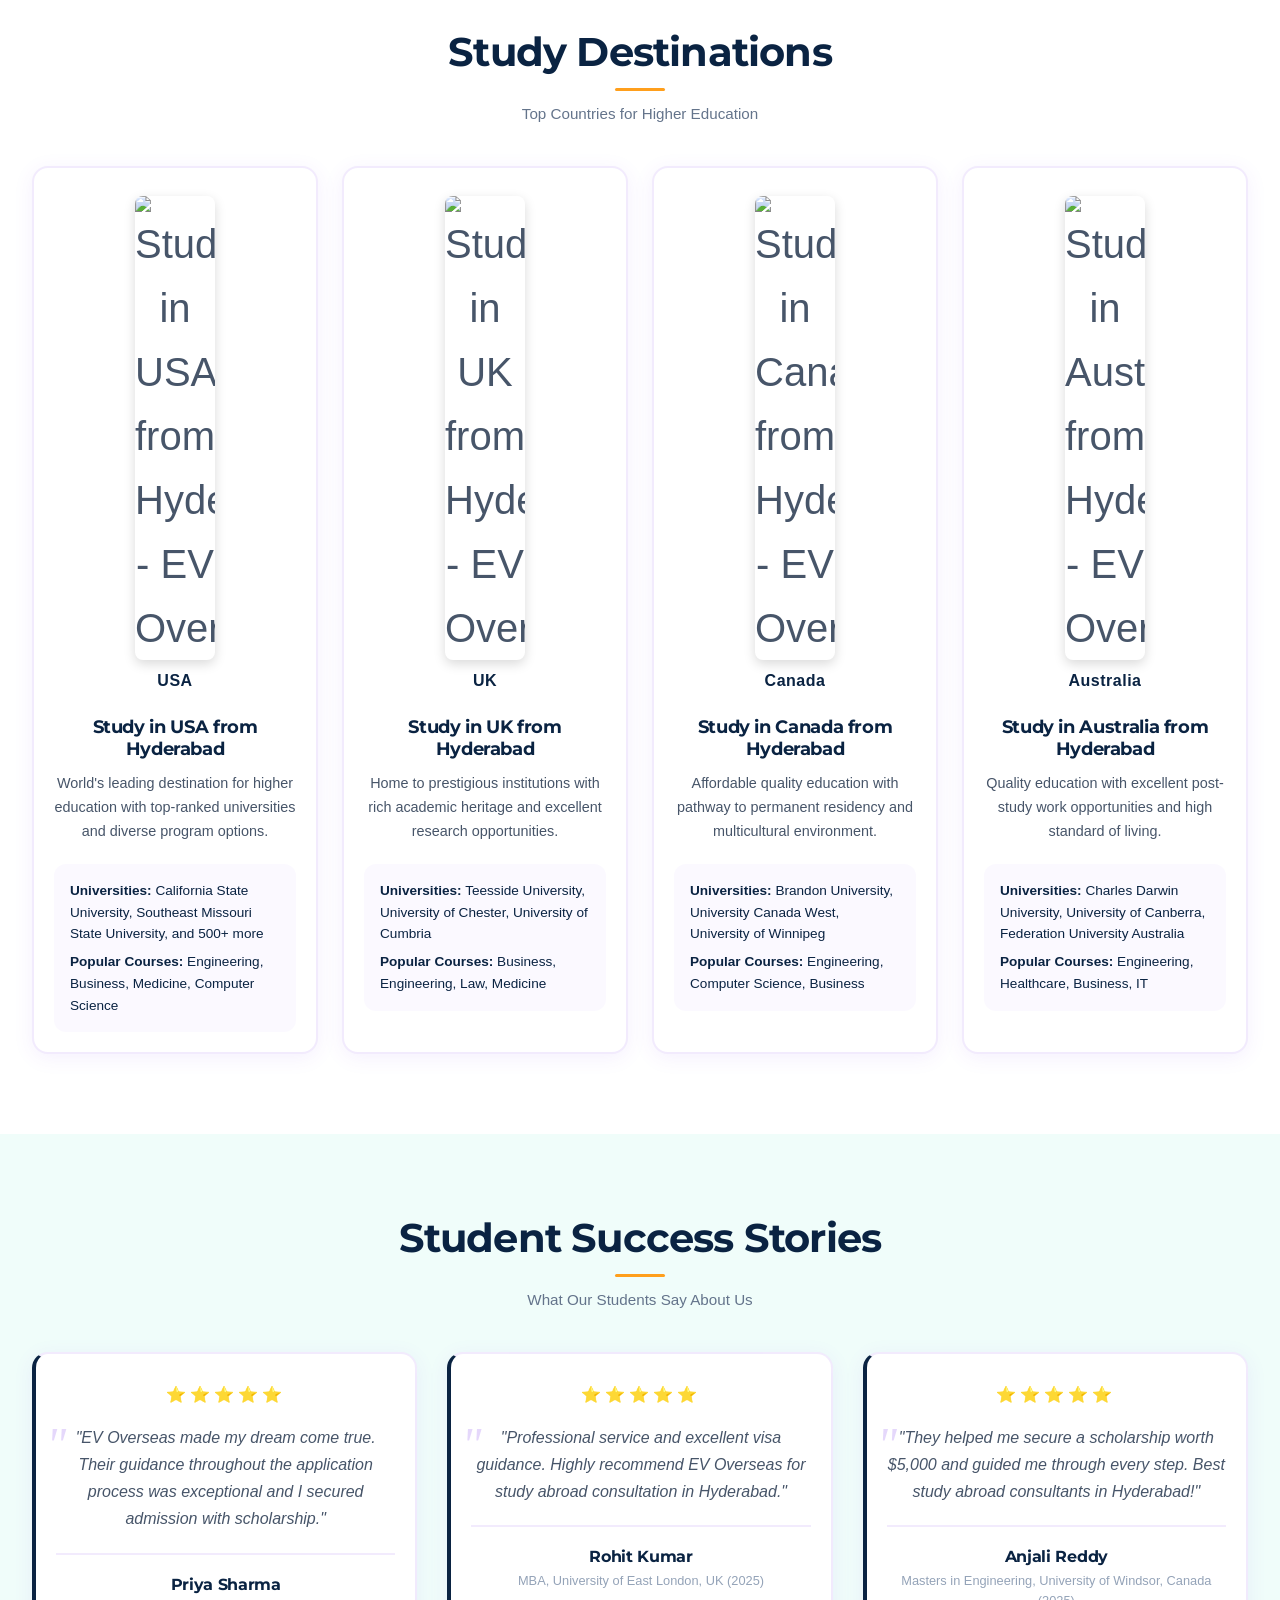
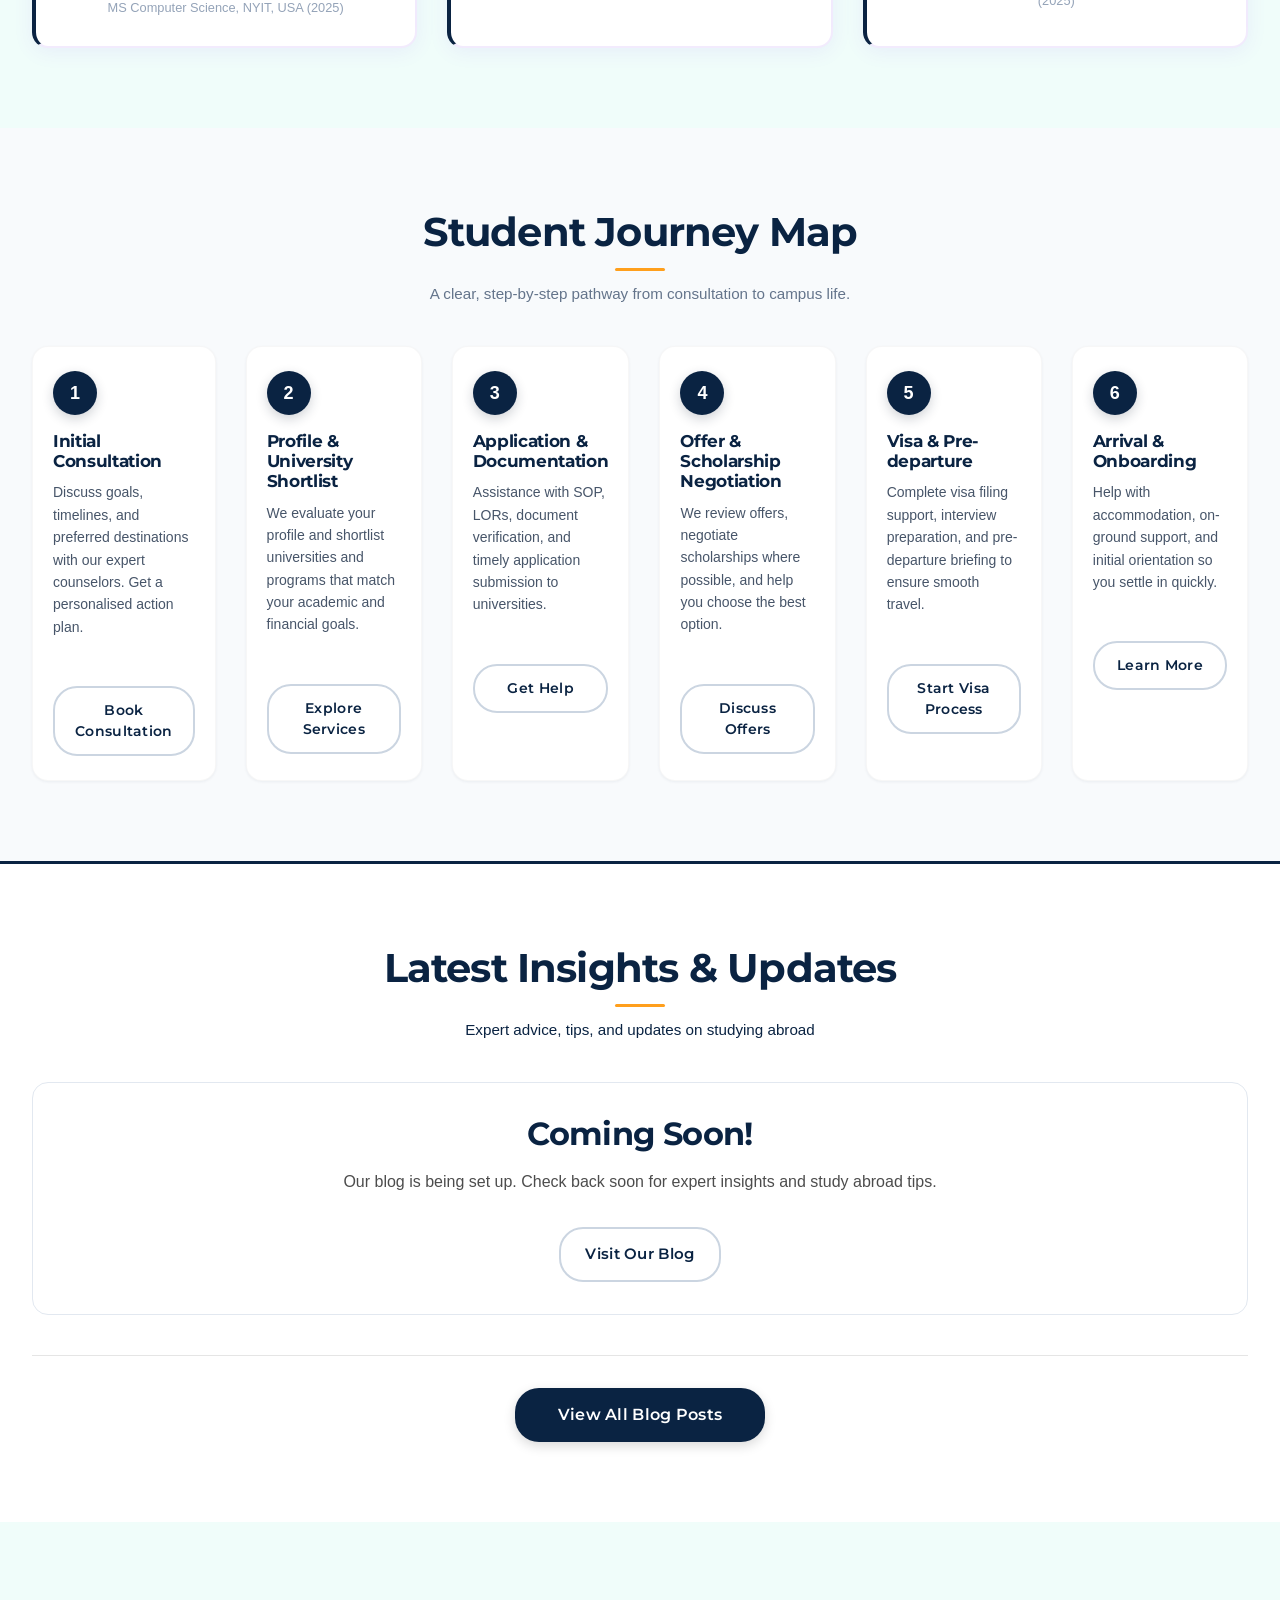
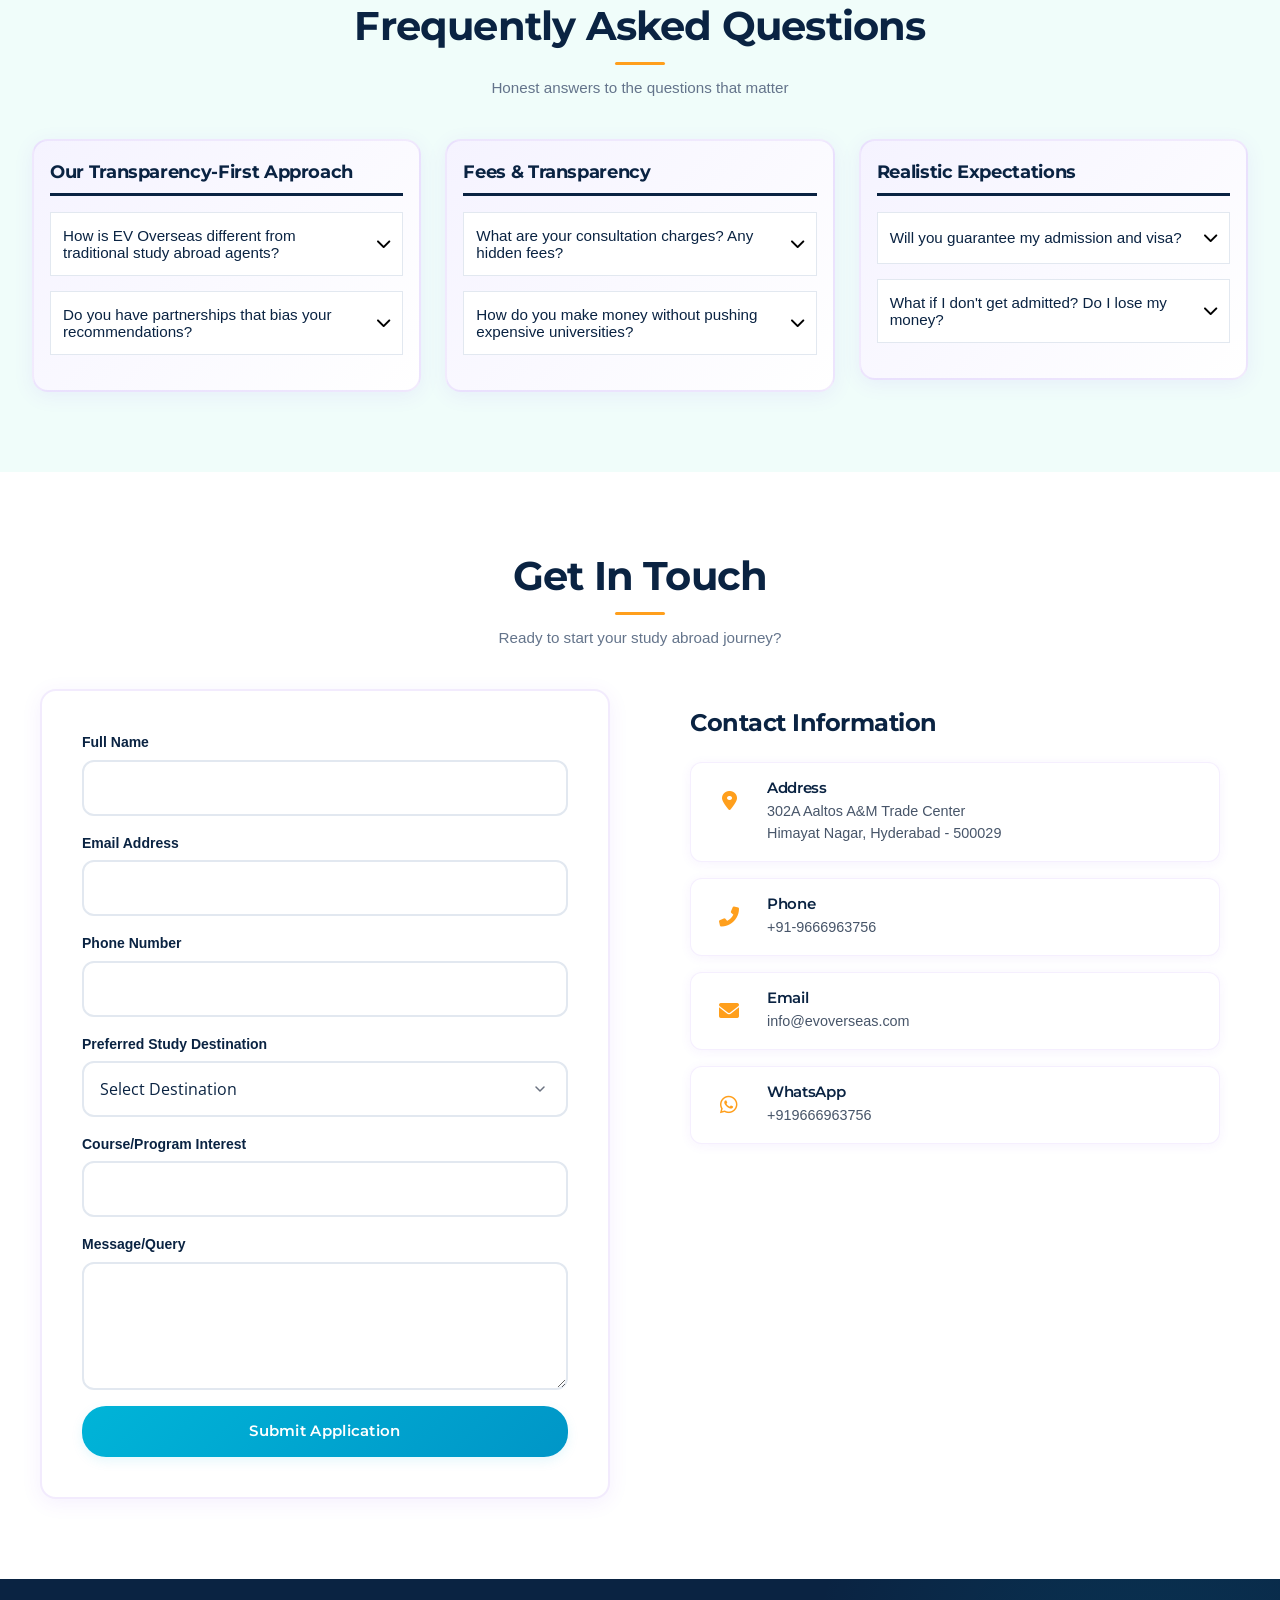
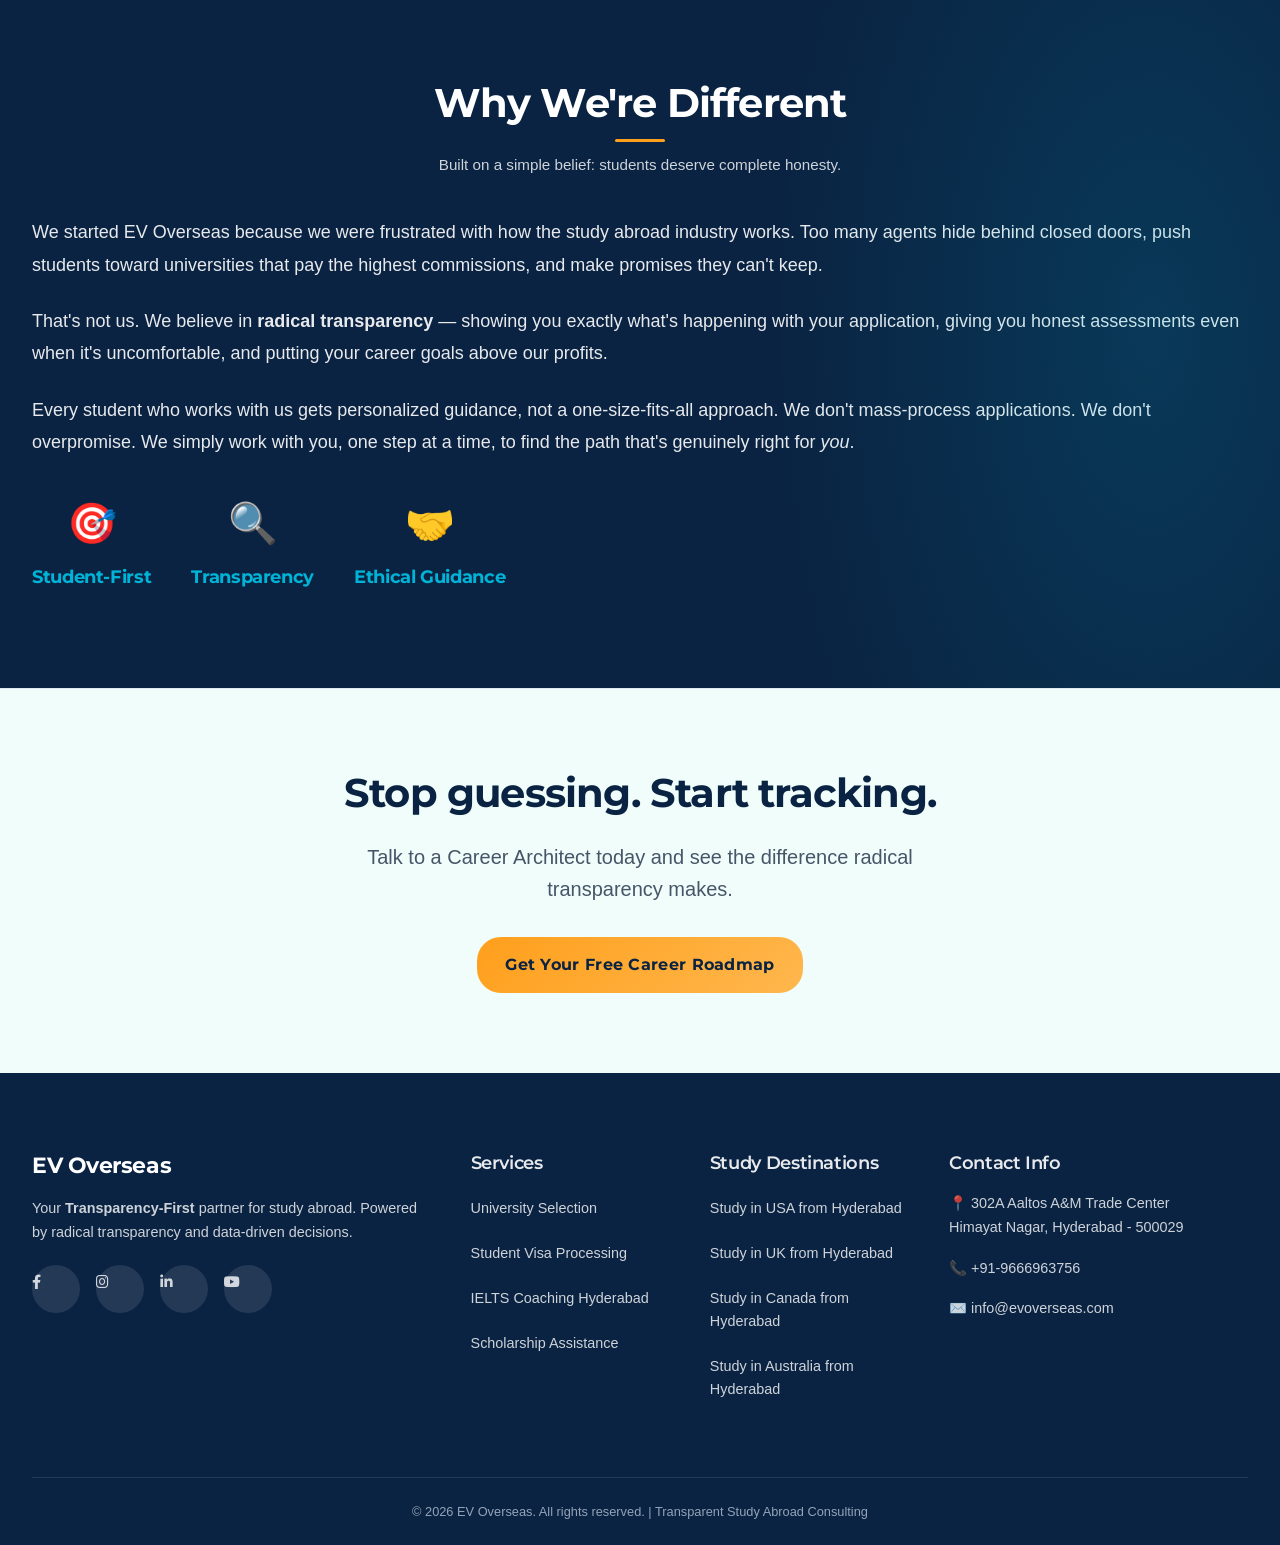
==== commit c259cd8e: "announcement banner on mobile view fixed" ====
--- a/index.html
+++ b/index.html
@@ -15,7 +15,7 @@
     <meta name="description"
         content="EV Overseas - Transparency-First Study Abroad. Experience radical transparency with live tracking dashboards and data-driven university selection. No hidden files, no black boxes. Your global career starts here.">
     <meta name="keywords"
-        content="EV Overseas, study abroad consultants, transparent study abroad, live tracking dashboard, overseas education, student-first consulting, tech-driven education consulting, USA UK Canada Australia study, career ROI, global career path">
+        content="EV Overseas, study abroad consultants in Hyderabad, overseas education consultants Hyderabad, best study abroad consultancy, study in USA from Hyderabad, study in UK from Hyderabad, study in Canada from Hyderabad, study in Australia from Hyderabad, student visa processing Hyderabad, IELTS coaching Hyderabad, education loan assistance, university admission guidance, transparent study abroad, live tracking dashboard, overseas education, career ROI, scholarship assistance, GRE GMAT preparation, study abroad with scholarship, MS in USA, MBA abroad, masters abroad from India">
     <meta name="author" content="EV Overseas">
     <meta name="robots" content="index, follow, max-snippet:-1, max-image-preview:large, max-video-preview:-1">
 
@@ -261,6 +261,10 @@
         }
 
         @media (max-width:768px) {
+            :root {
+                --header-height: 64px
+            }
+
             .hero {
                 padding-top: 142px !important
             }
--- a/style.css
+++ b/style.css
@@ -1489,8 +1489,7 @@
 /* Clean Section Headers */
 .section-header {
   text-align: center;
-  margin-bottom: 24px;
-  /* Compressed */
+  margin-bottom: 20px;
   max-width: 700px;
   margin-left: auto;
   margin-right: auto;
@@ -1520,7 +1519,7 @@
 }
 
 .section-header h2 {
-  margin-bottom: var(--space-16);
+  margin-bottom: 10px;
 }
 
 .section-header p {
@@ -1530,7 +1529,7 @@
 
 /* About Section */
 .about {
-  padding: 80px 0;
+  padding: 50px 0;
   background: var(--color-background);
 }
 
@@ -1654,7 +1653,7 @@
 
 @media (min-width: 768px) {
   .services {
-    padding: 60px 0;
+    padding: 48px 0;
   }
 
   .services-grid {
@@ -1669,7 +1668,7 @@
 
 @media (min-width: 1024px) {
   .services {
-    padding: 80px 0;
+    padding: 60px 0;
   }
 }
 
@@ -1777,13 +1776,13 @@
 
 @media (min-width: 768px) {
   .destinations {
-    padding: 60px 0;
+    padding: 48px 0;
   }
 }
 
 @media (min-width: 1024px) {
   .destinations {
-    padding: 80px 0;
+    padding: 60px 0;
   }
 
   .destinations-grid {
@@ -1873,7 +1872,7 @@
 
 @media (min-width: 768px) {
   .testimonials {
-    padding: 60px 0;
+    padding: 48px 0;
   }
 
   .testimonials-grid {
@@ -1888,13 +1887,13 @@
 
 @media (min-width: 1024px) {
   .testimonials {
-    padding: 80px 0;
+    padding: 60px 0;
   }
 }
 
 /* Blog Section */
 .blog {
-  padding: 60px 0;
+  padding: 40px 0;
   background: var(--color-white);
 }
 
@@ -1955,7 +1954,7 @@
 
 /* Journey Section */
 .journey {
-  padding: 60px 0;
+  padding: 40px 0;
   background: var(--color-background-alt);
 }
 
@@ -2120,7 +2119,7 @@
 
 @media (min-width: 768px) {
   .faq {
-    padding: 60px 0;
+    padding: 48px 0;
   }
 
   .faq-grid {
@@ -2135,7 +2134,7 @@
 
 @media (min-width: 1024px) {
   .faq {
-    padding: 80px 0;
+    padding: 60px 0;
   }
 
   .faq-grid {
@@ -3576,6 +3575,13 @@
    MOBILE BASE STYLES (Default < 768px)
    ============================================ */
 
+/* Mobile: override header height to match smaller navbar */
+@media (max-width: 767px) {
+  :root {
+    --header-height: 64px;
+  }
+}
+
 /* Enhanced Container for Mobile */
 .container {
   padding-left: 16px;
@@ -4777,7 +4783,7 @@
 /* Glass Box Process Section */
 .glass-box {
   background: var(--color-white);
-  padding: 100px 0;
+  padding: 50px 0;
   position: relative;
   overflow: hidden;
 }
@@ -4795,8 +4801,8 @@
 .glass-box-grid {
   display: grid;
   grid-template-columns: repeat(3, 1fr);
-  gap: 40px;
-  margin-top: 60px;
+  gap: 30px;
+  margin-top: 30px;
 }
 
 .glass-box-card {
@@ -4861,7 +4867,7 @@
 /* Comparison Table Section */
 .comparison-section {
   background: var(--color-gray-50);
-  padding: 100px 0;
+  padding: 50px 0;
 }
 
 .comparison-table {
